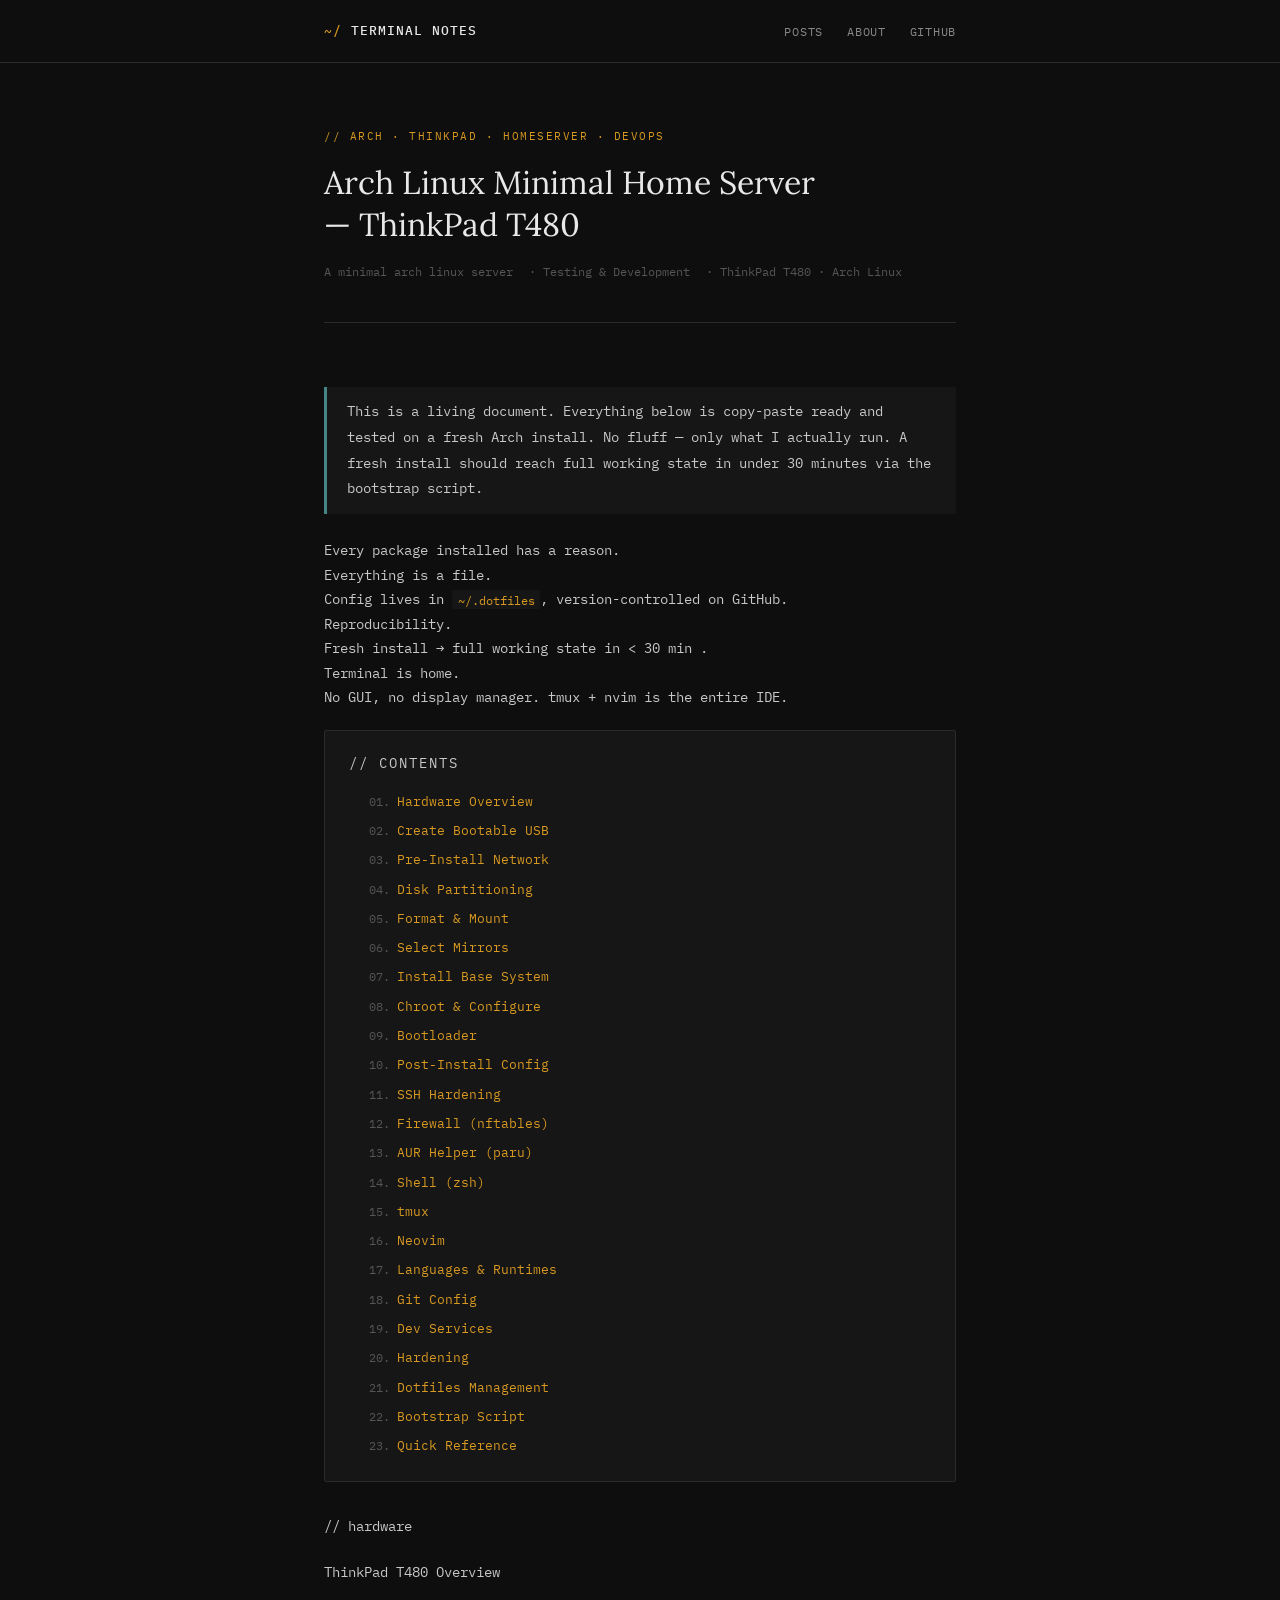
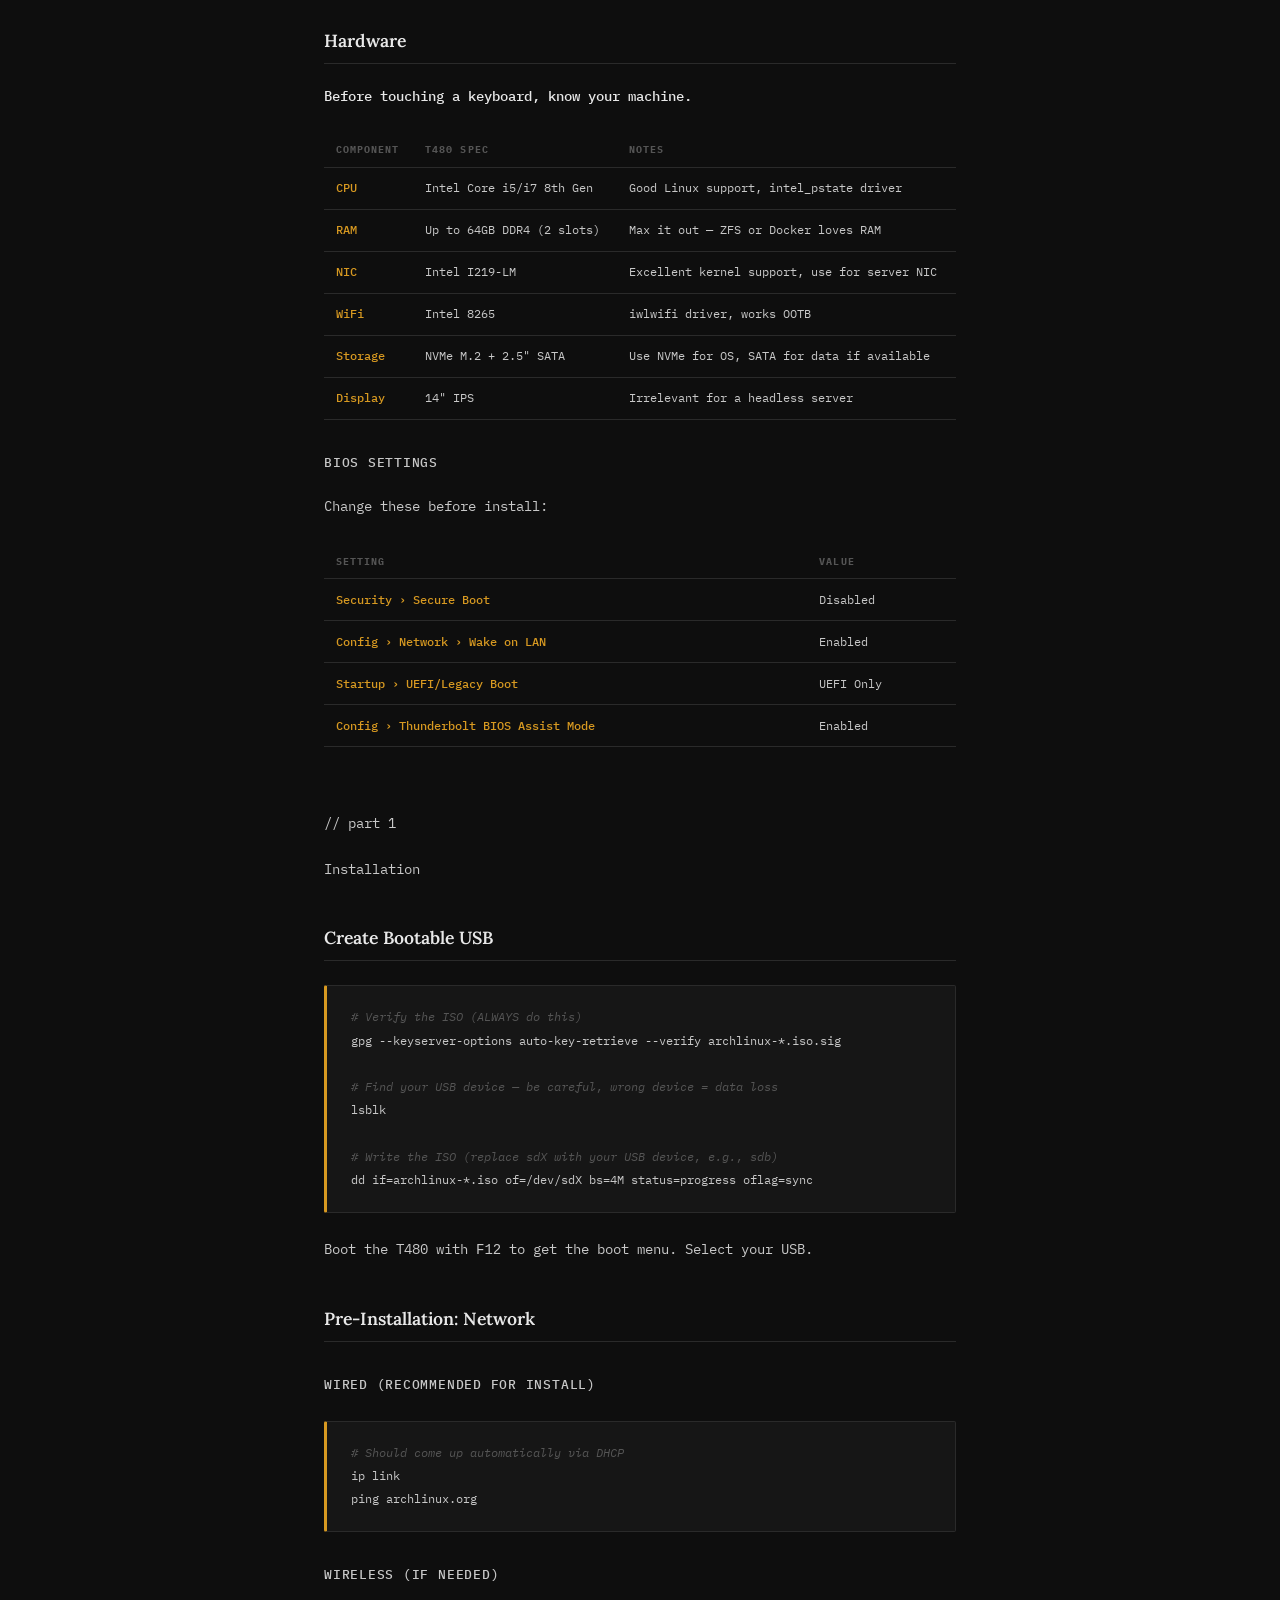
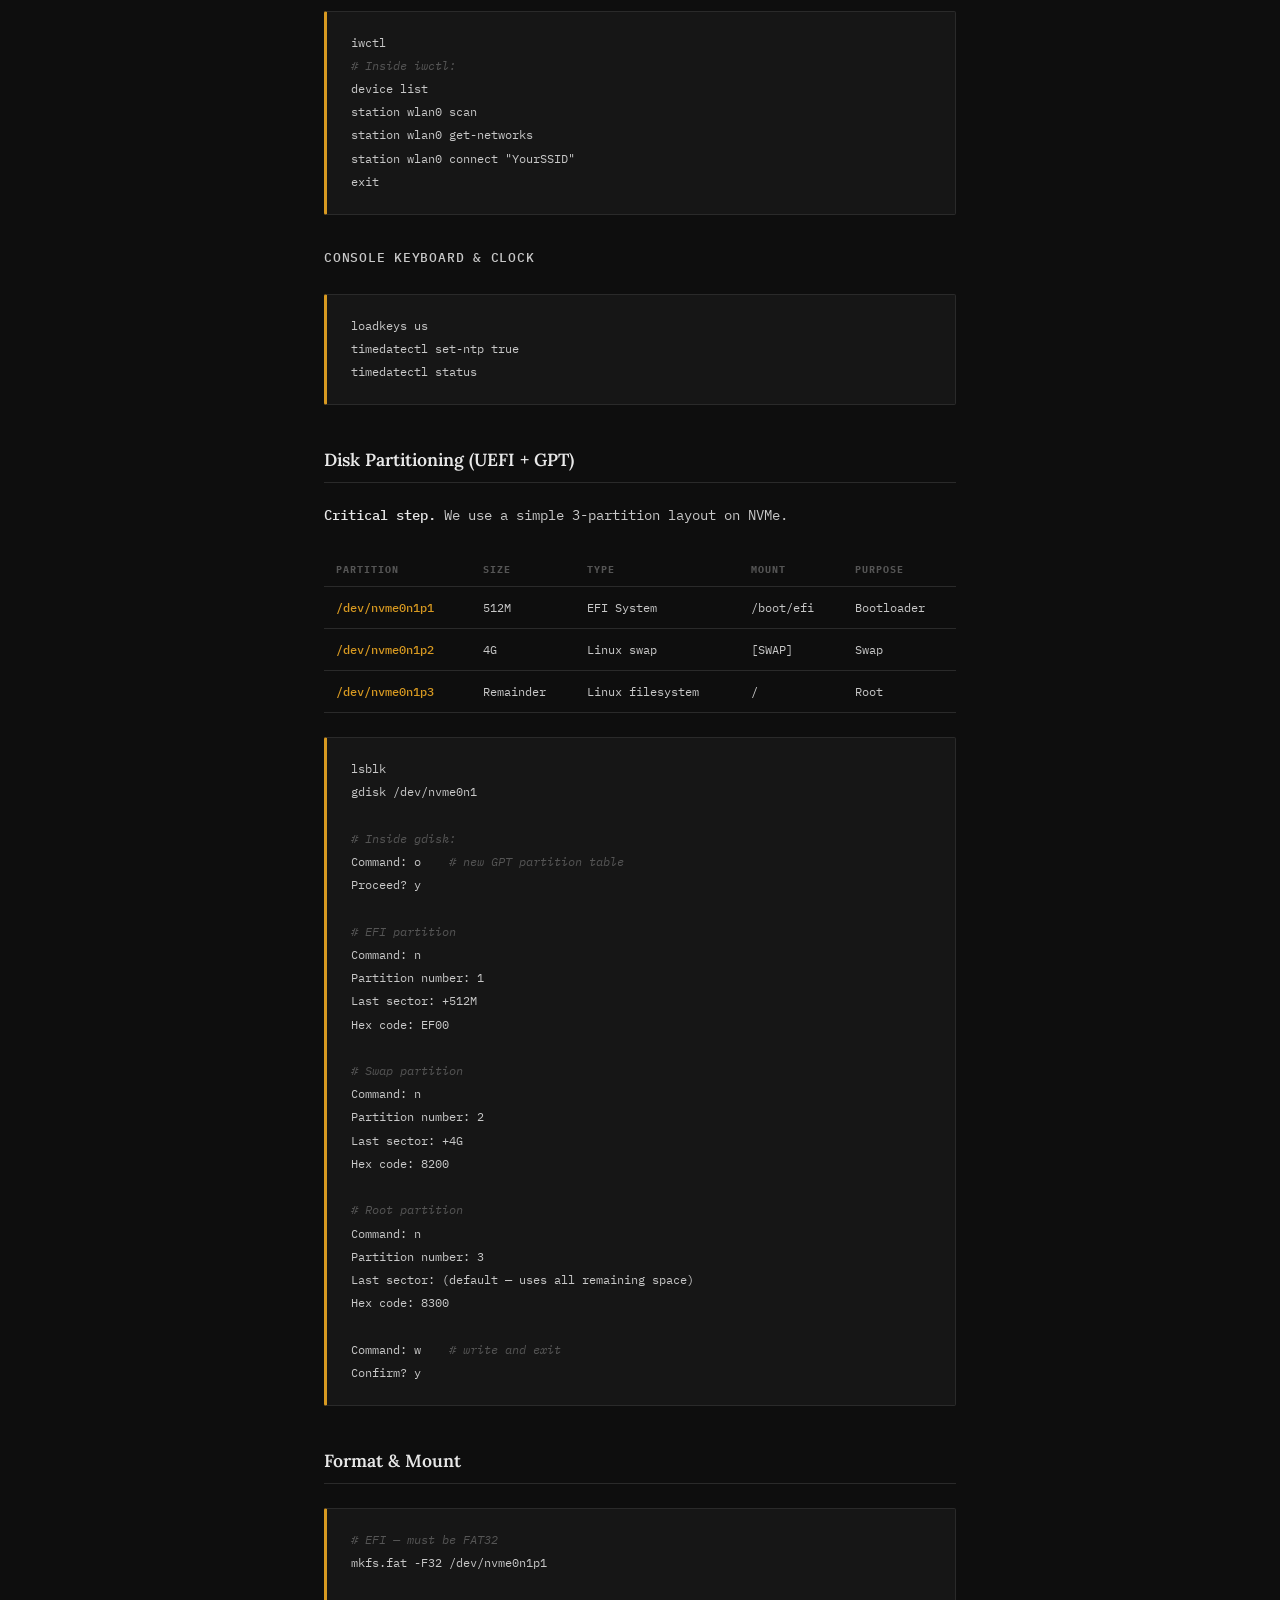
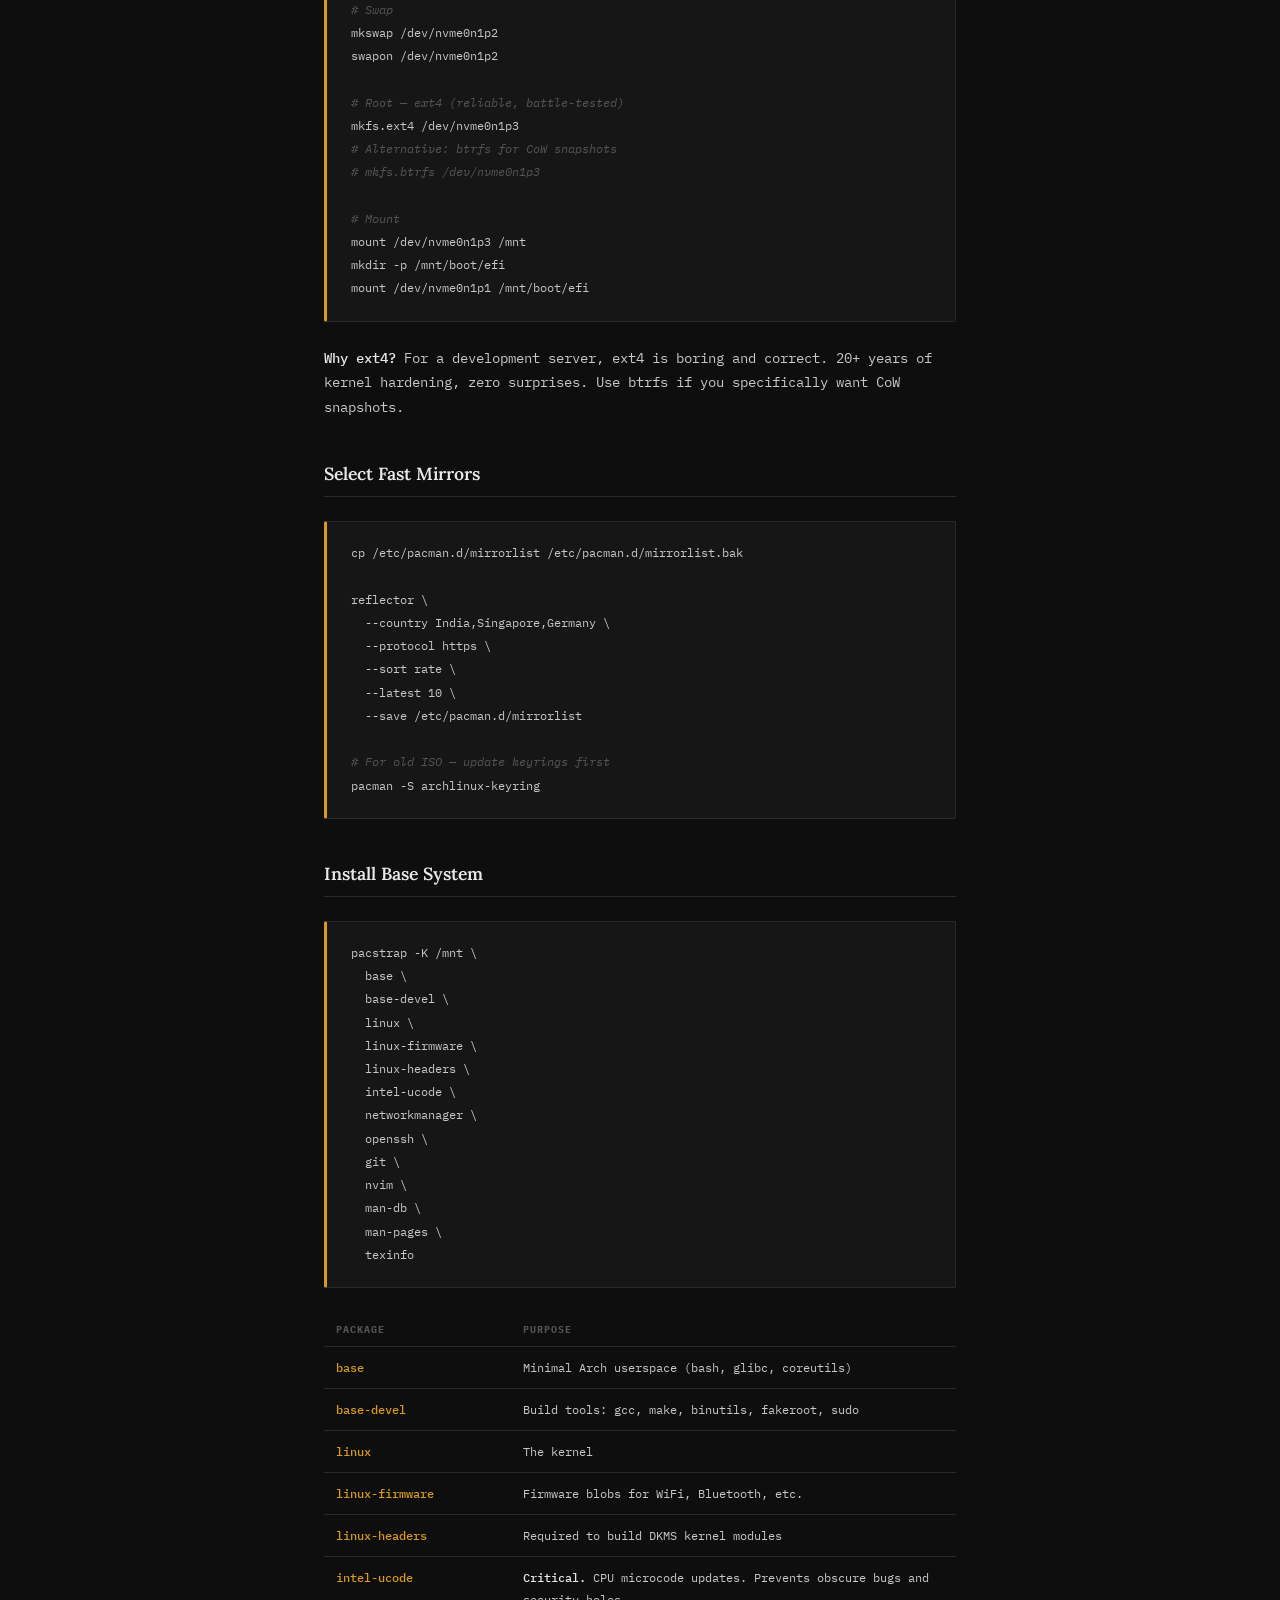
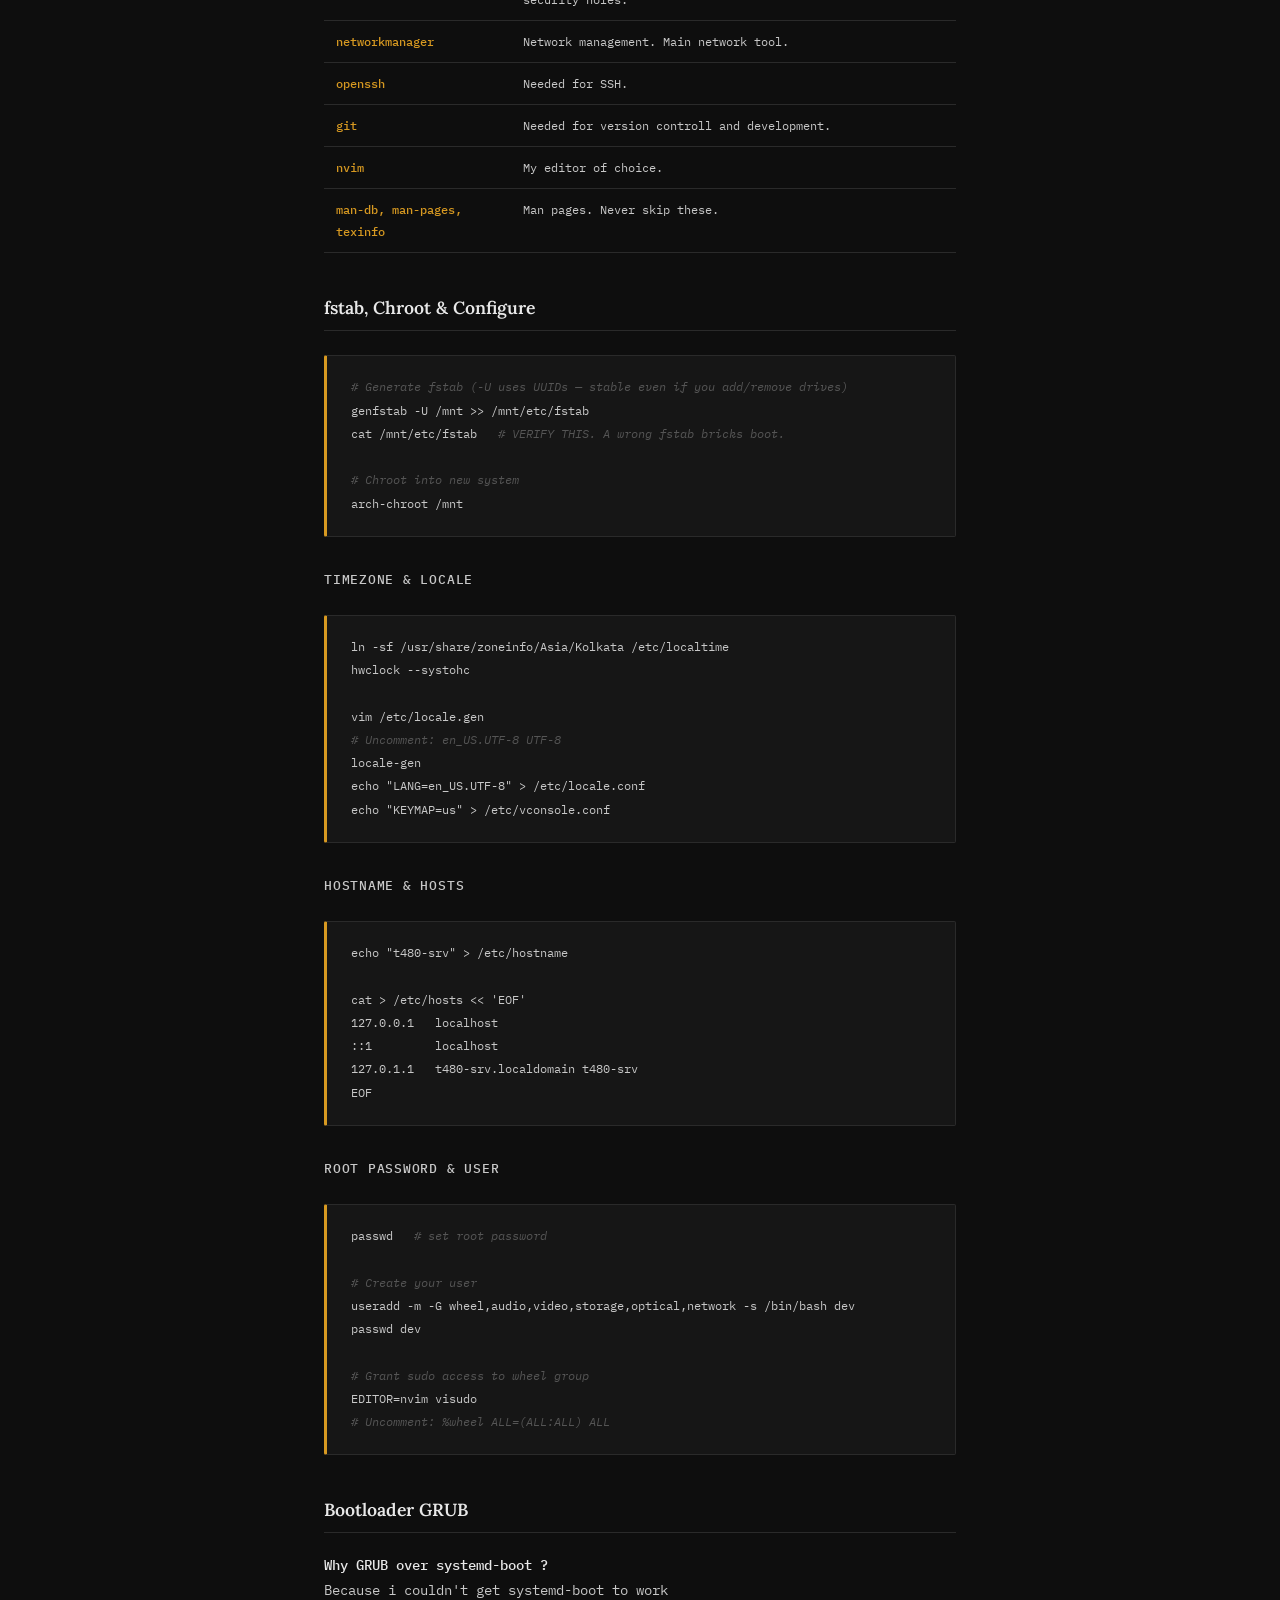
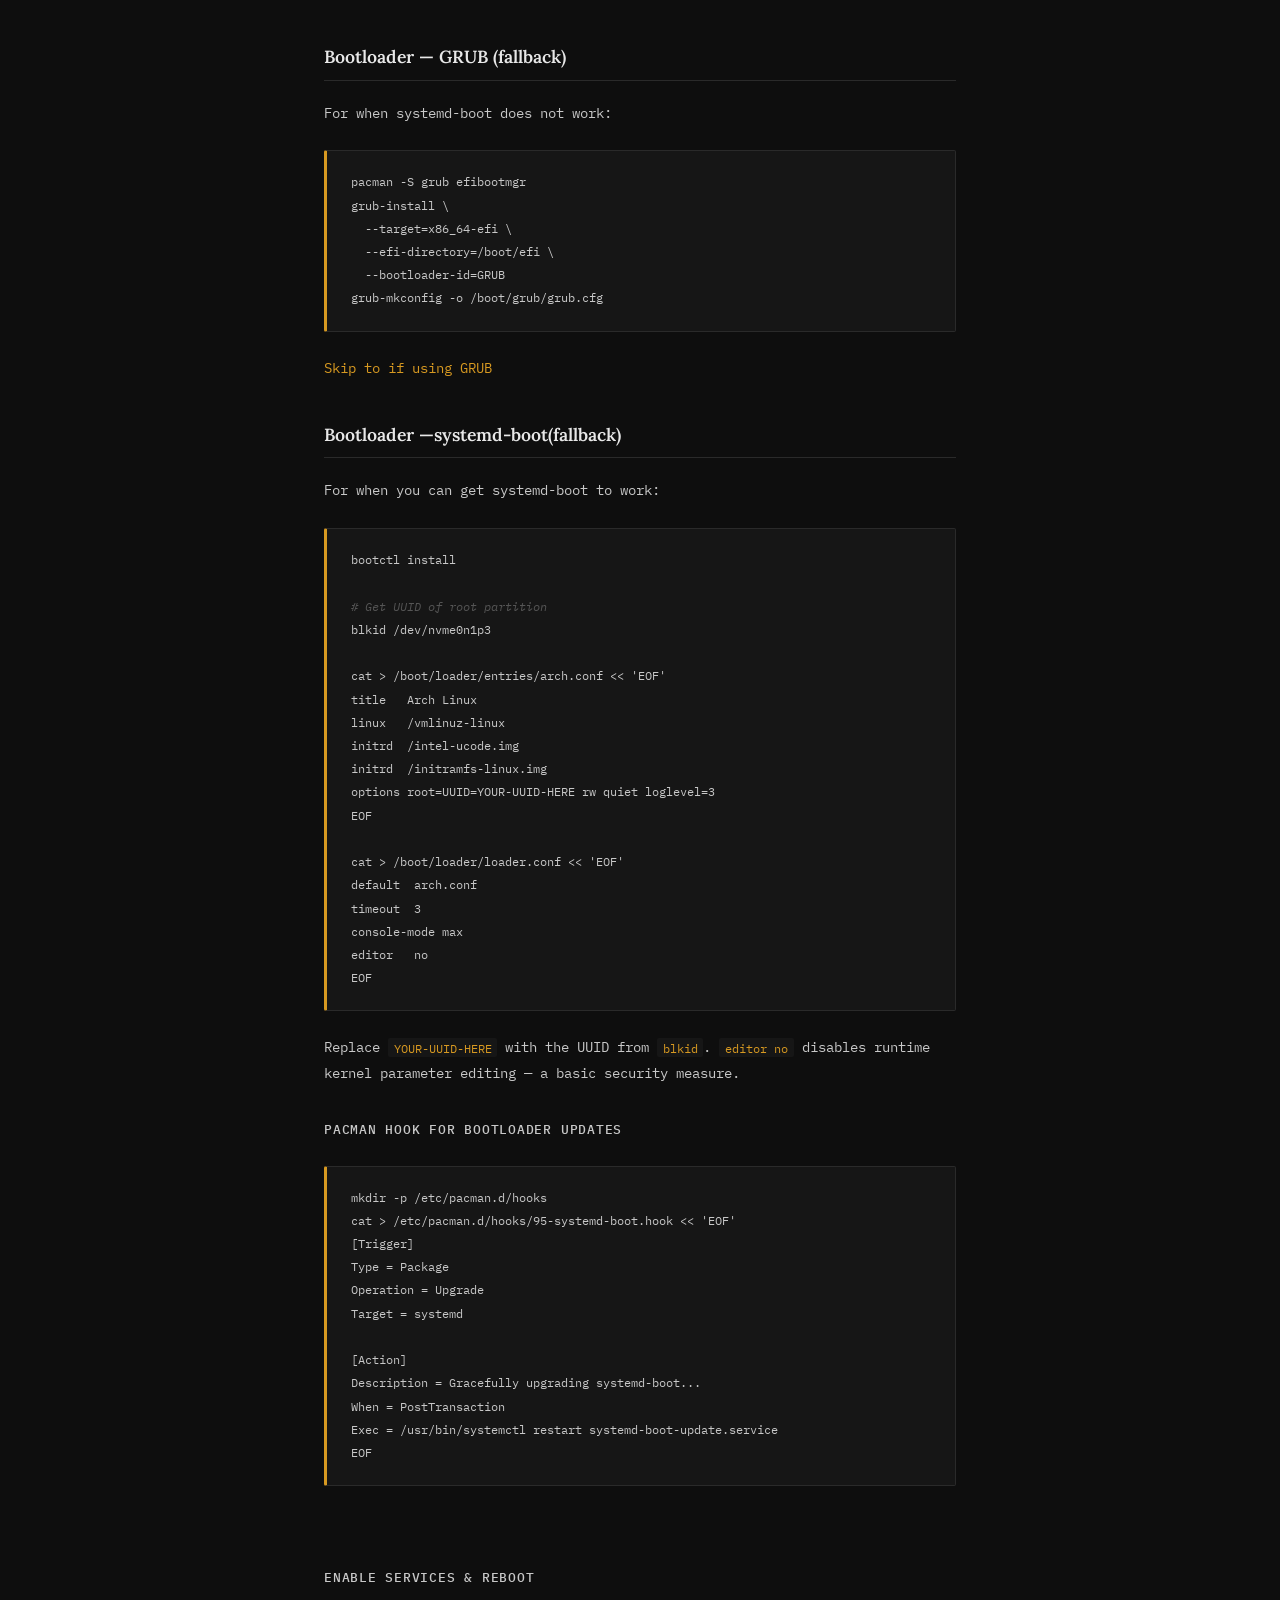
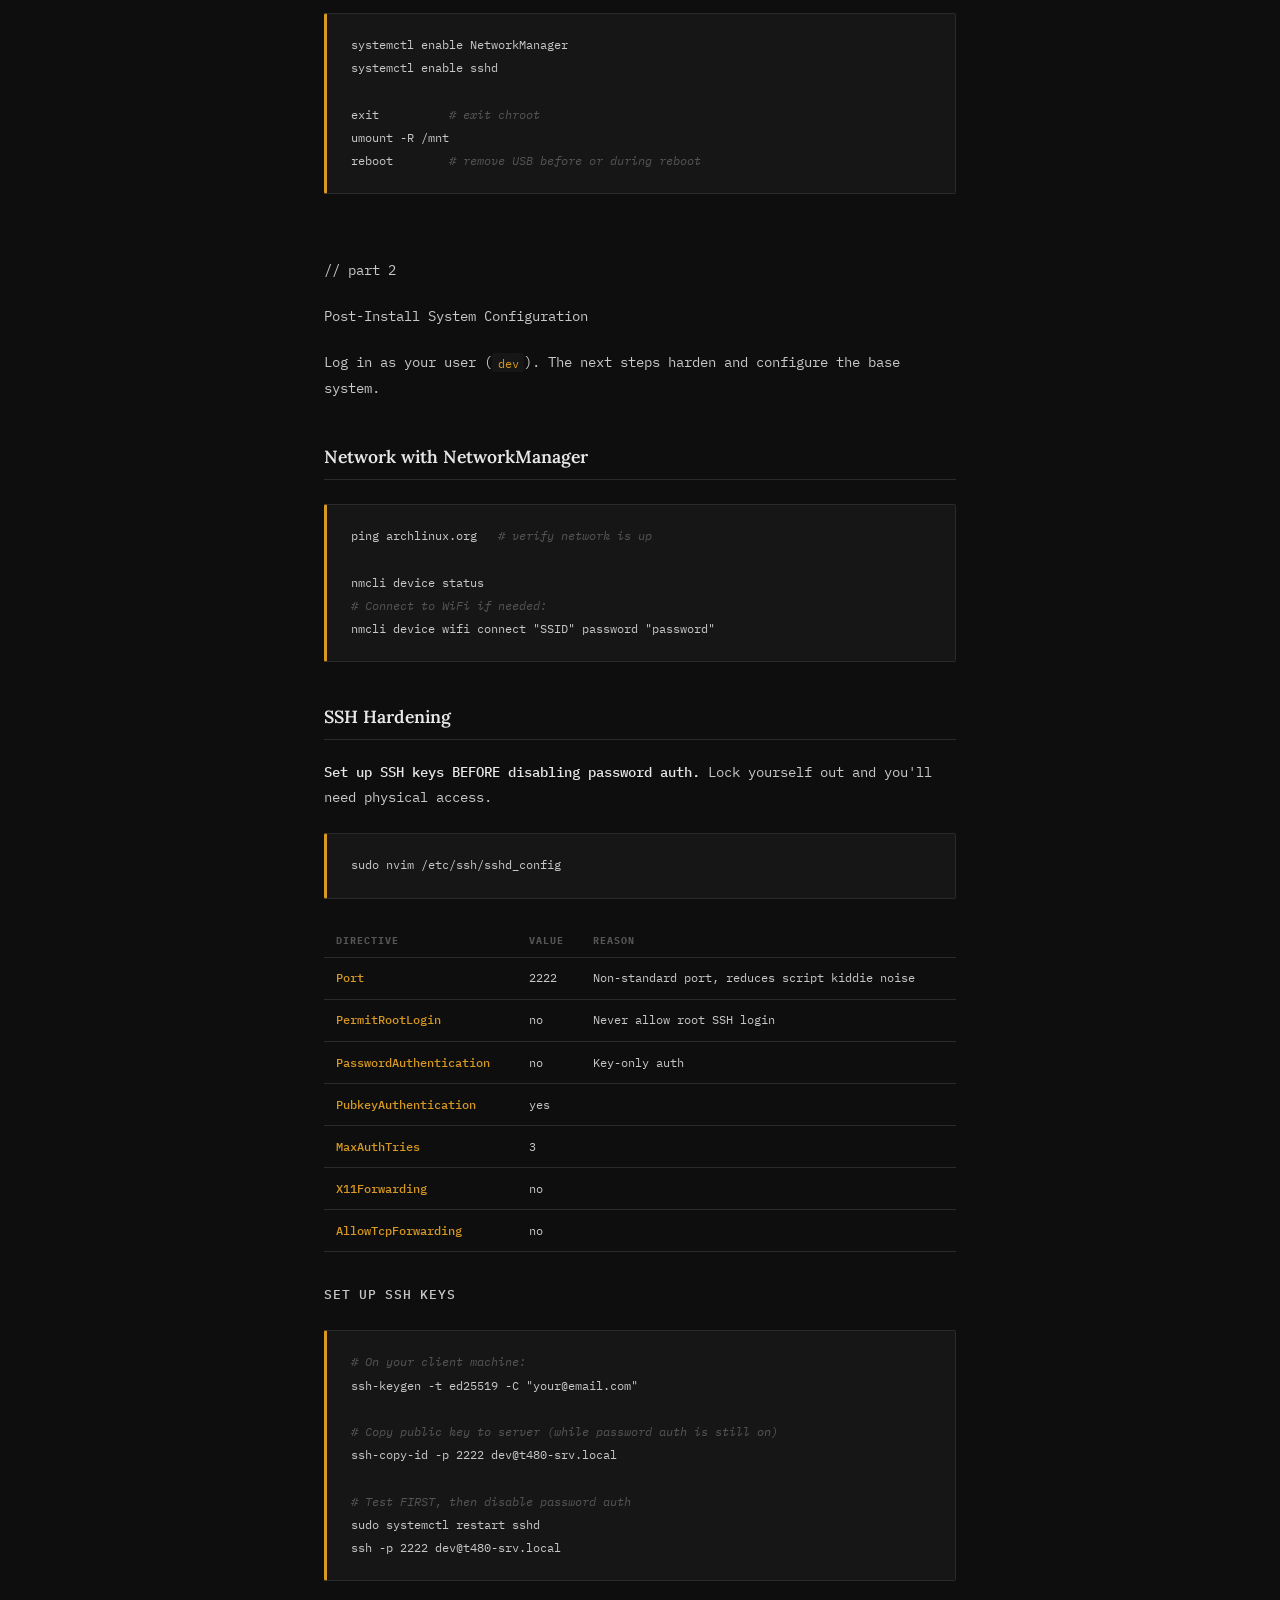
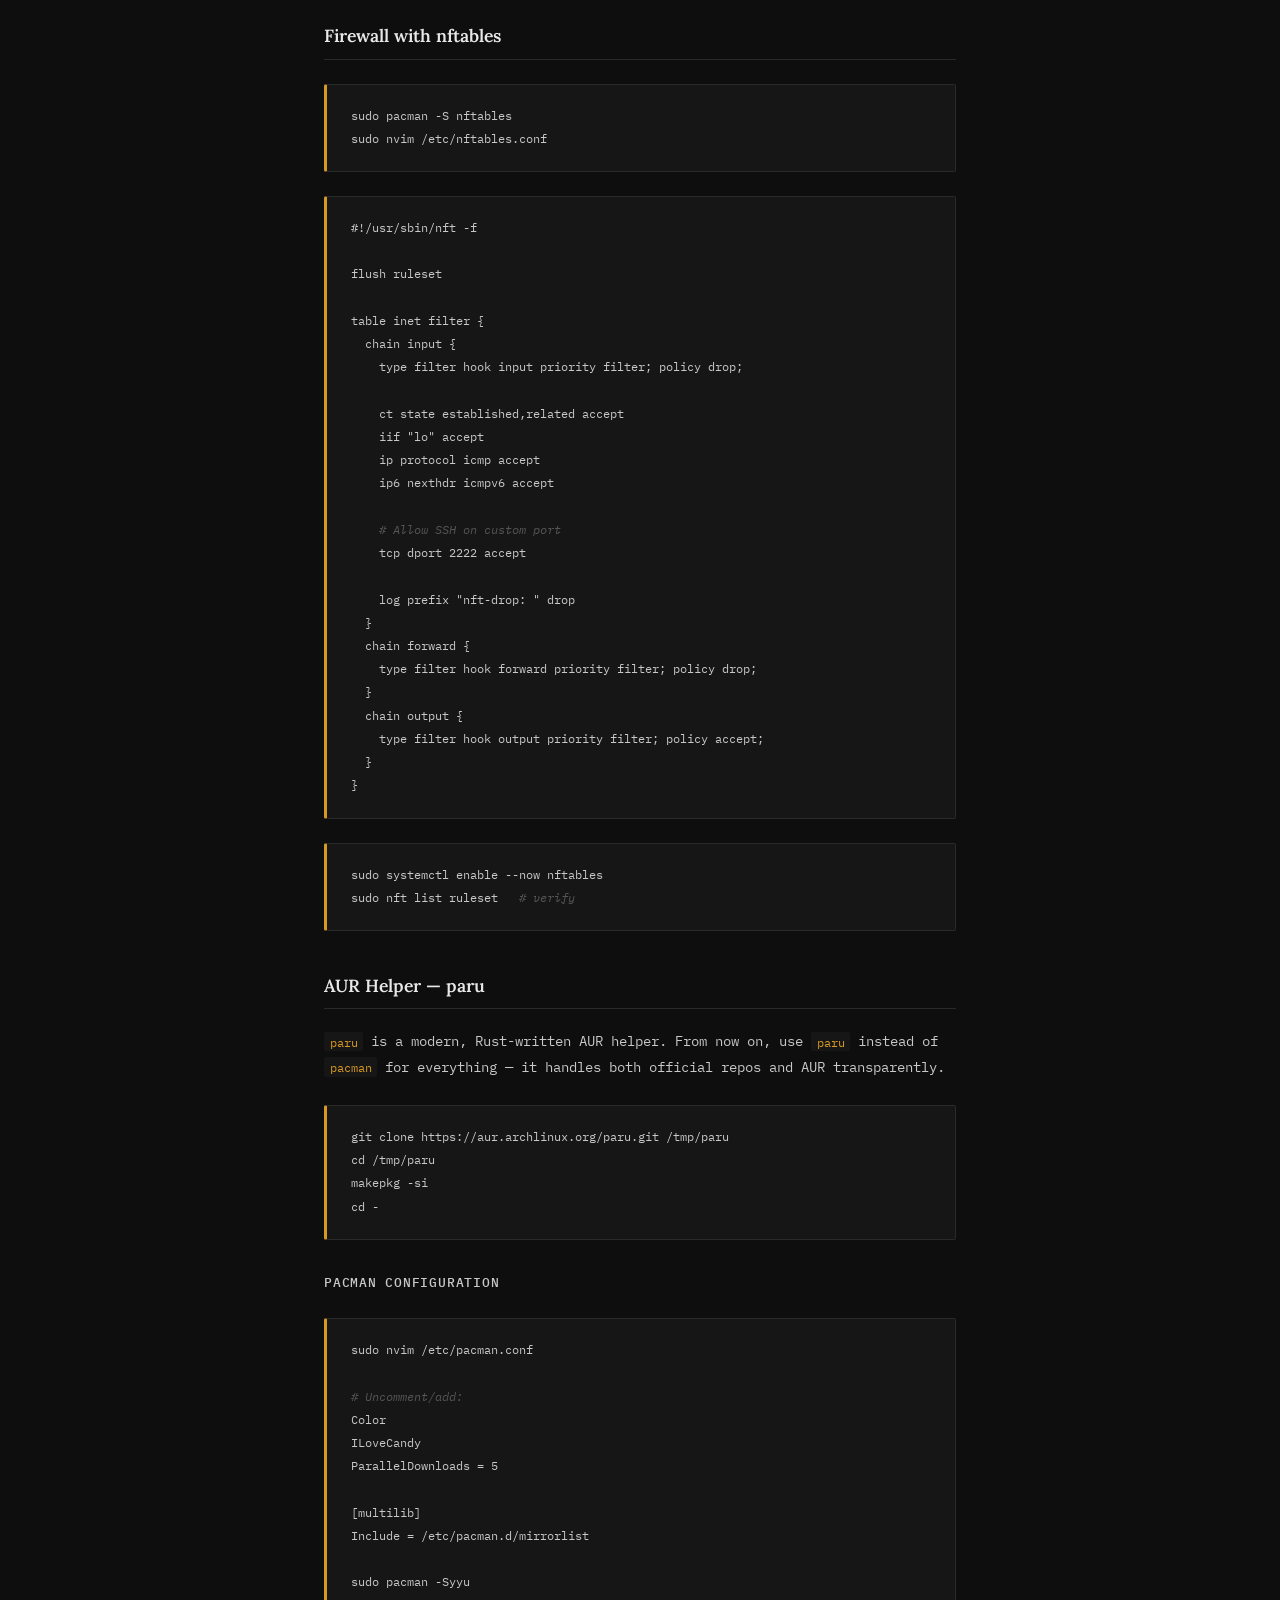
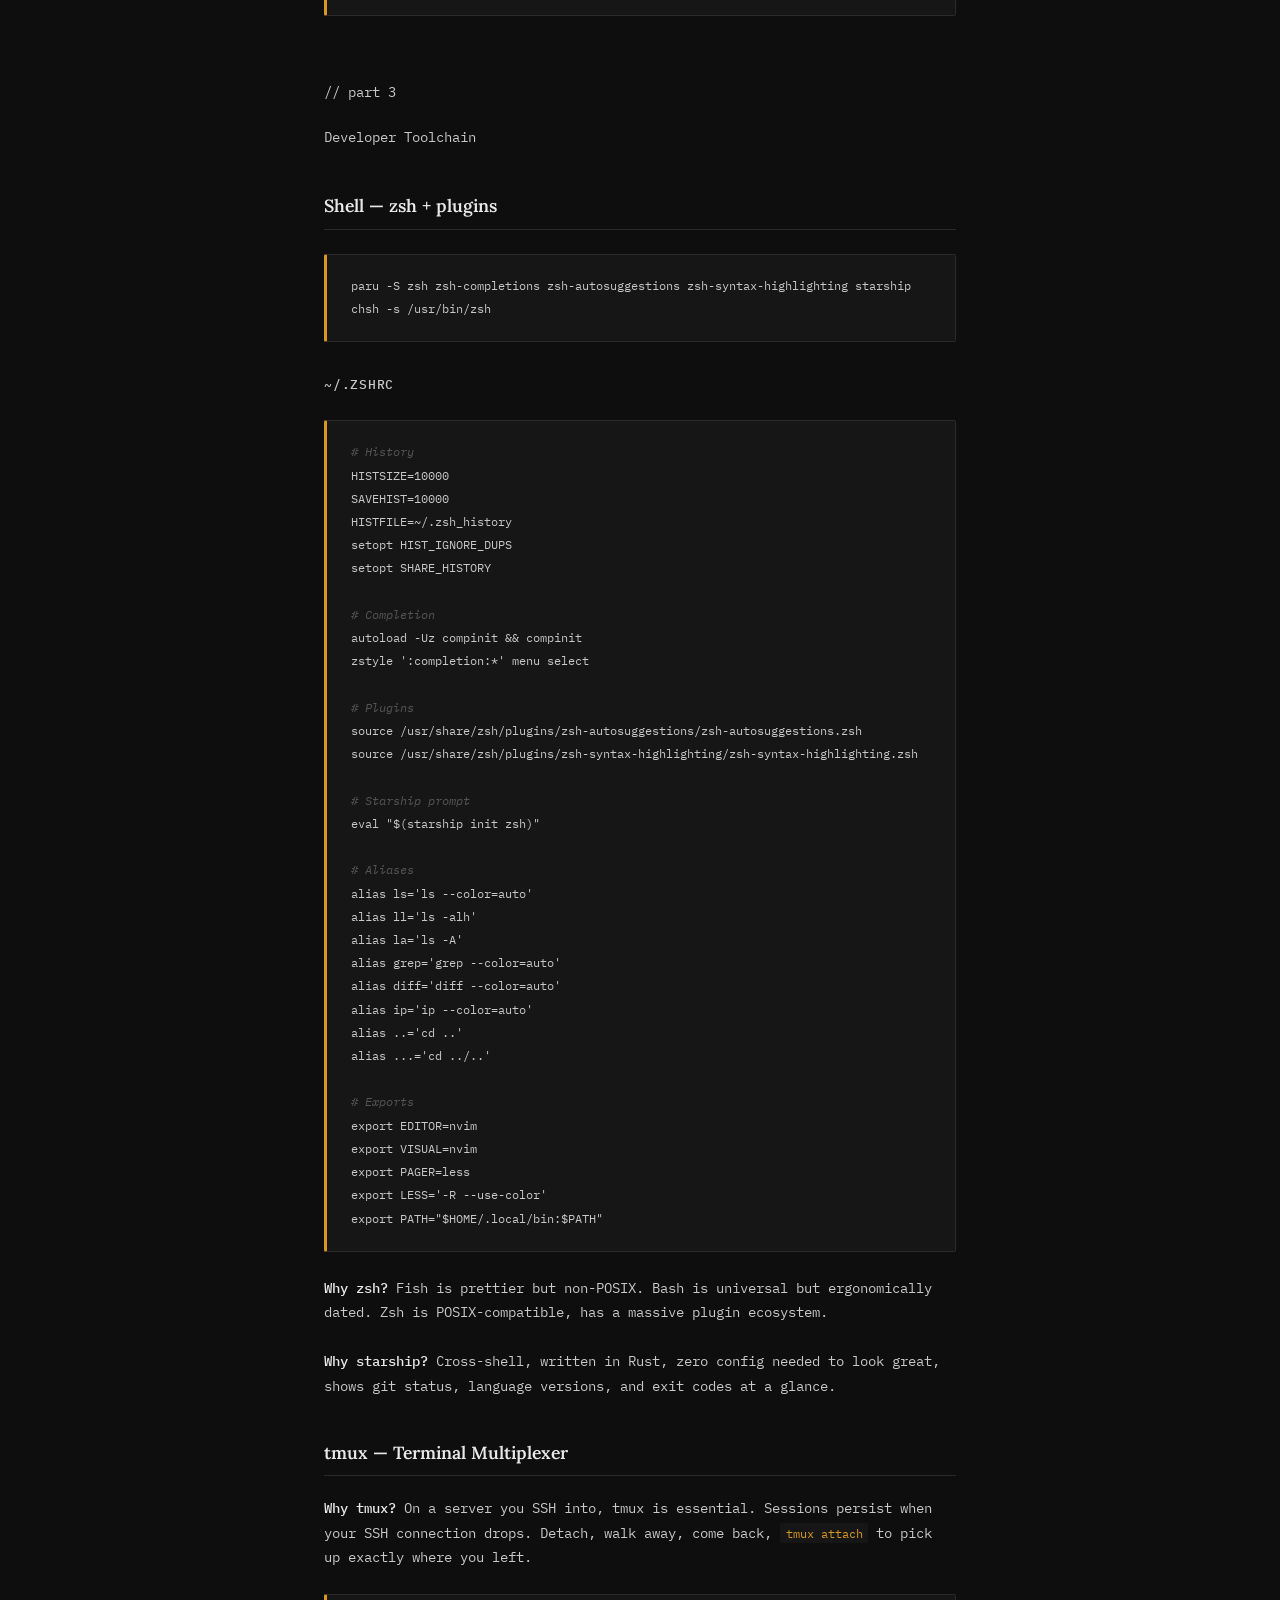
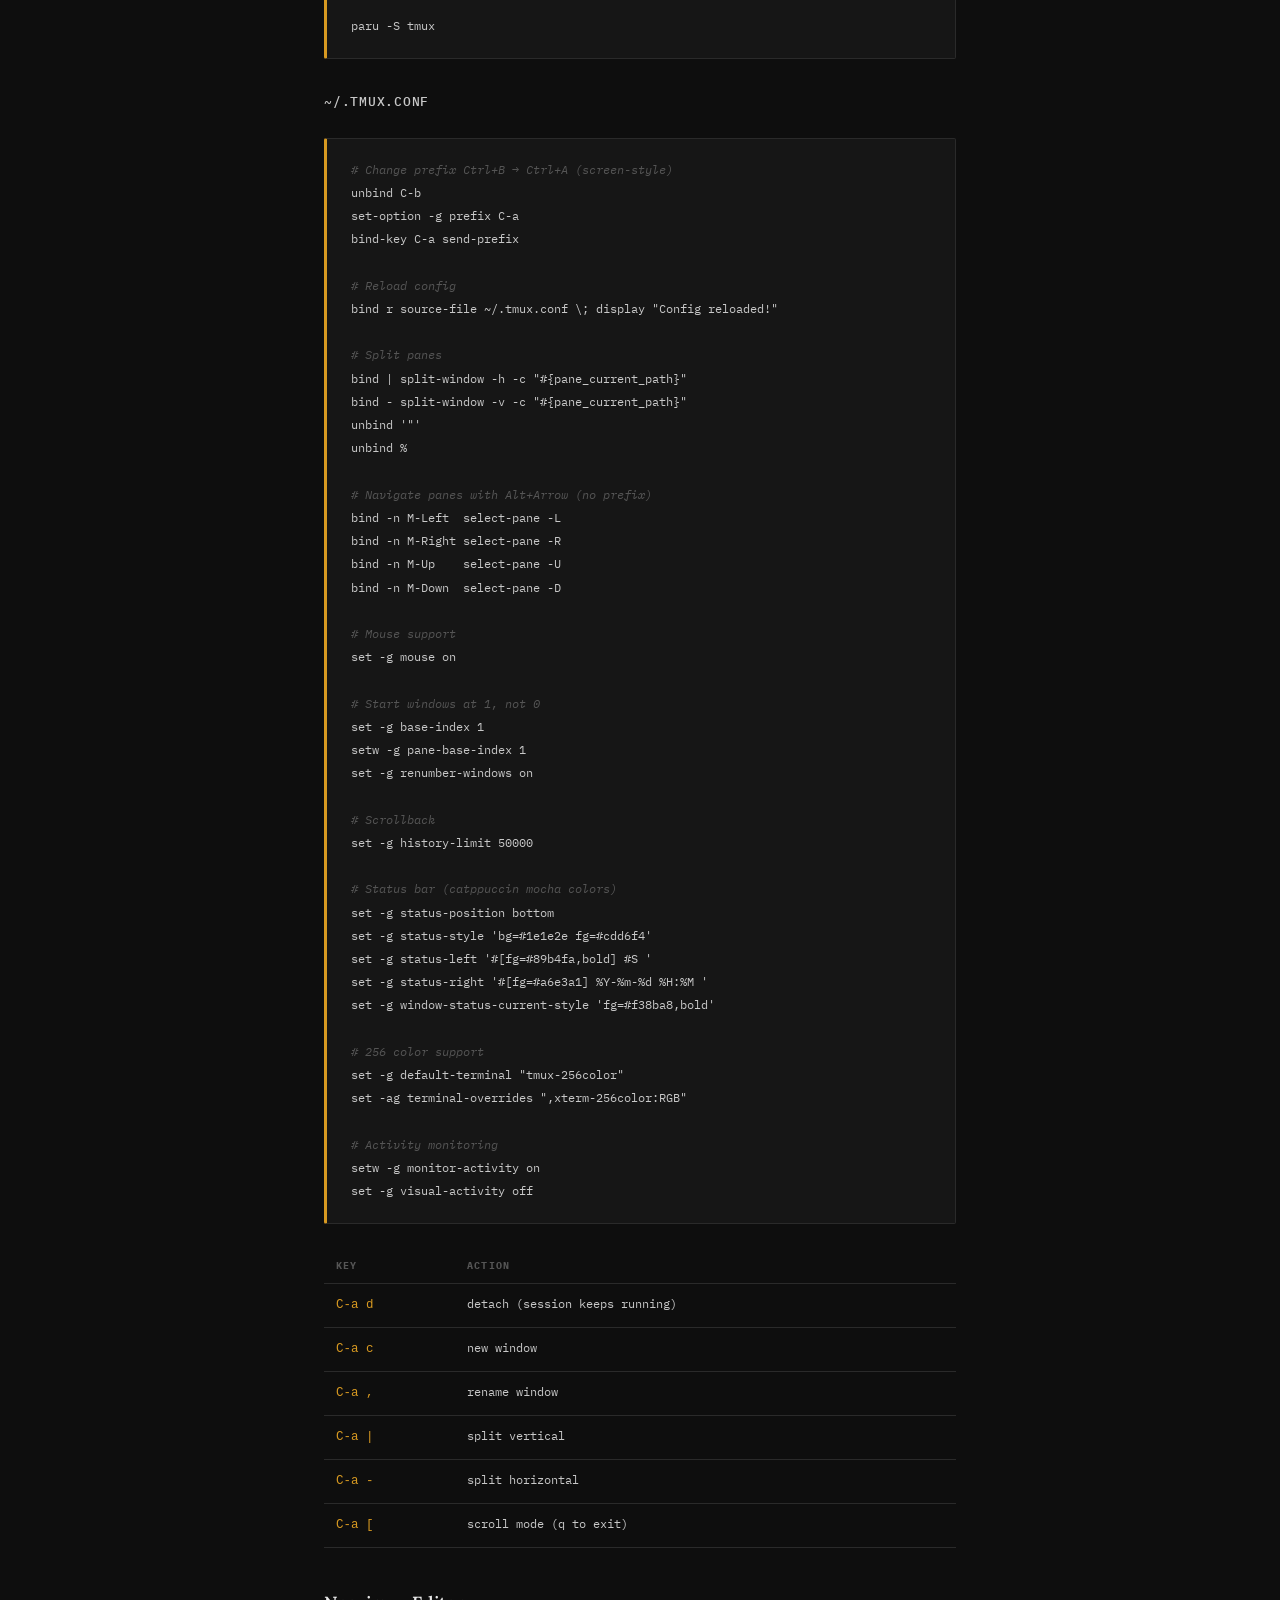
==== posts/arch_server.html @ 2586d35a "added posts arch server anddwm st setup" ====
<!DOCTYPE html>
<html lang="en">
<head>
  <meta charset="UTF-8">
  <meta name="viewport" content="width=device-width, initial-scale=1.0">
  <meta name="description" content="A complete Arch Linux minimal home server setup for ThinkPad T480 — installation, hardening, developer toolchain, dotfiles.">
  <title>Arch Linux Minimal Home Server — ThinkPad T480 · ~/</title>
  <link rel="stylesheet" href="../assets/css/style.css">
  <link rel="icon" type="image/svg+xml" href="../assets/favicon.svg">
</head>
<body>

<header>
  <div class="inner">
    <a href="#" class="site-name"><span>~/</span>&nbsp;terminal notes</a>
    <nav>
      <a href="#">posts</a>
      <a href="#">about</a>
      <a href="https://github.com/Manav-madhu" target="_blank">github</a>
    </nav>
  </div>
</header>

<main>
  <div class="wrap">

    <div class="post-header">
      <p class="post-tag">// arch · thinkpad · homeserver · devops</p>
      <h1>Arch Linux Minimal Home Server<br>— ThinkPad T480</h1>
      <div class="post-byline">
        <span>A minimal arch linux server</span>
        <span>Testing &amp; Development</span>
        <span>ThinkPad T480 · Arch Linux</span>
      </div>
    </div>

    <article class="body">

      <blockquote>
        <p>This is a living document. Everything below is copy-paste ready and
        tested on a fresh Arch install. No fluff — only what I actually run.
        A fresh install should reach full working state in under 30 minutes via the bootstrap script.</p>
      </blockquote>

      <!-- Philosophy -->
      <div class="philosophy">
        <div class="phil-item">
          <div class="desc">Every package installed has a reason.</div>
        </div>
        <div class="phil-item">
          <div class="rule">Everything is a file.</div>
          <div class="desc">Config lives in <code>~/.dotfiles</code>, version-controlled on GitHub.</div>
        </div>
        <div class="phil-item">
          <div class="rule">Reproducibility.</div>
          <div class="desc">Fresh install → full working state in &lt; 30 min .</div>
          <div class="rule">Terminal is home.</div>
          <div class="desc">No GUI, no display manager. tmux + nvim is the entire IDE.</div>
        </div>
      </div>

      <!-- TOC -->
      <div class="toc">
        <p class="toc-title">// contents</p>
        <ol>
          <li><a href="#hardware">Hardware Overview</a></li>
          <li><a href="#usb">Create Bootable USB</a></li>
          <li><a href="#network-pre">Pre-Install Network</a></li>
          <li><a href="#disk">Disk Partitioning</a></li>
          <li><a href="#format">Format &amp; Mount</a></li>
          <li><a href="#mirrors">Select Mirrors</a></li>
          <li><a href="#base">Install Base System</a></li>
          <li><a href="#chroot">Chroot &amp; Configure</a></li>
          <li><a href="#bootloader">Bootloader</a></li>
          <li><a href="#post-install">Post-Install Config</a></li>
          <li><a href="#ssh">SSH Hardening</a></li>
          <li><a href="#firewall">Firewall (nftables)</a></li>
          <li><a href="#aur">AUR Helper (paru)</a></li>
          <li><a href="#shell">Shell (zsh)</a></li>
          <li><a href="#tmux">tmux</a></li>
          <li><a href="#nvim">Neovim</a></li>
          <li><a href="#languages">Languages &amp; Runtimes</a></li>
          <li><a href="#git">Git Config</a></li>
          <li><a href="#services">Dev Services</a></li>
          <li><a href="#hardening">Hardening</a></li>
          <li><a href="#dotfiles">Dotfiles Management</a></li>
          <li><a href="#bootstrap">Bootstrap Script</a></li>
          <li><a href="#quickref">Quick Reference</a></li>
        </ol>
      </div>

      <!-- ═══════════════════════════════════════════════════ PART 0 – HARDWARE -->
      <p class="part-label">// hardware</p>
      <p class="part-heading">ThinkPad T480 Overview</p>

      <h2 id="hardware" data-n="0">Hardware</h2>

      <div class="callout">
        <strong>Before touching a keyboard, know your machine.</strong>
      </div>

      <div class="table-wrap">
      <table>
        <thead><tr><th>Component</th><th>T480 Spec</th><th>Notes</th></tr></thead>
        <tbody>
          <tr><td>CPU</td><td>Intel Core i5/i7 8th Gen</td><td>Good Linux support, intel_pstate driver</td></tr>
          <tr><td>RAM</td><td>Up to 64GB DDR4 (2 slots)</td><td>Max it out — ZFS or Docker loves RAM</td></tr>
          <tr><td>NIC</td><td>Intel I219-LM</td><td>Excellent kernel support, use for server NIC</td></tr>
          <tr><td>WiFi</td><td>Intel 8265</td><td>iwlwifi driver, works OOTB</td></tr>
          <tr><td>Storage</td><td>NVMe M.2 + 2.5" SATA</td><td>Use NVMe for OS, SATA for data if available</td></tr>
          <tr><td>Display</td><td>14" IPS</td><td>Irrelevant for a headless server</td></tr>
        </tbody>
      </table>
      </div>

      <h3>BIOS Settings</h3>
      <p>Change these before install:</p>
      <div class="table-wrap">
      <table>
        <thead><tr><th>Setting</th><th>Value</th></tr></thead>
        <tbody>
          <tr><td>Security › Secure Boot</td><td>Disabled</td></tr>
          <tr><td>Config › Network › Wake on LAN</td><td>Enabled</td></tr>
          <tr><td>Startup › UEFI/Legacy Boot</td><td>UEFI Only</td></tr>
          <tr><td>Config › Thunderbolt BIOS Assist Mode</td><td>Enabled</td></tr>
        </tbody>
      </table>
      </div>

      <!-- ═══════════════════════════════════════════════════ PART 1 – INSTALL -->
      <p class="part-label" style="margin-top:4rem;">// part 1</p>
      <p class="part-heading">Installation</p>

      <h2 id="usb" data-n="1">Create Bootable USB</h2>

<pre><code><span class="cm"># Verify the ISO (ALWAYS do this)</span>
gpg --keyserver-options auto-key-retrieve --verify archlinux-*.iso.sig

<span class="cm"># Find your USB device — be careful, wrong device = data loss</span>
lsblk

<span class="cm"># Write the ISO (replace sdX with your USB device, e.g., sdb)</span>
dd if=archlinux-*.iso of=/dev/sdX bs=4M status=progress oflag=sync</code></pre>

      <p>Boot the T480 with <kbd>F12</kbd> to get the boot menu. Select your USB.</p>

      <h2 id="network-pre" data-n="2">Pre-Installation: Network</h2>

      <h3>Wired (recommended for install)</h3>
<pre><code><span class="cm"># Should come up automatically via DHCP</span>
ip link
ping archlinux.org</code></pre>

      <h3>Wireless (if needed)</h3>
<pre><code>iwctl
<span class="cm"># Inside iwctl:</span>
device list
station wlan0 scan
station wlan0 get-networks
station wlan0 connect "YourSSID"
exit</code></pre>

      <h3>Console Keyboard &amp; Clock</h3>
<pre><code>loadkeys us
timedatectl set-ntp true
timedatectl status</code></pre>

      <h2 id="disk" data-n="3">Disk Partitioning (UEFI + GPT)</h2>

      <div class="callout callout-warn">
        <strong>Critical step.</strong> We use a simple 3-partition layout on NVMe.
      </div>

      <div class="table-wrap">
      <table>
        <thead><tr><th>Partition</th><th>Size</th><th>Type</th><th>Mount</th><th>Purpose</th></tr></thead>
        <tbody>
          <tr><td>/dev/nvme0n1p1</td><td>512M</td><td>EFI System</td><td>/boot/efi</td><td>Bootloader</td></tr>
          <tr><td>/dev/nvme0n1p2</td><td>4G</td><td>Linux swap</td><td>[SWAP]</td><td>Swap</td></tr>
          <tr><td>/dev/nvme0n1p3</td><td>Remainder</td><td>Linux filesystem</td><td>/</td><td>Root</td></tr>
        </tbody>
      </table>
      </div>

<pre><code>lsblk
gdisk /dev/nvme0n1

<span class="cm"># Inside gdisk:</span>
Command: o    <span class="cm"># new GPT partition table</span>
Proceed? y

<span class="cm"># EFI partition</span>
Command: n
Partition number: 1
Last sector: +512M
Hex code: EF00

<span class="cm"># Swap partition</span>
Command: n
Partition number: 2
Last sector: +4G
Hex code: 8200

<span class="cm"># Root partition</span>
Command: n
Partition number: 3
Last sector: (default — uses all remaining space)
Hex code: 8300

Command: w    <span class="cm"># write and exit</span>
Confirm? y</code></pre>

      <h2 id="format" data-n="4">Format &amp; Mount</h2>

<pre><code><span class="cm"># EFI — must be FAT32</span>
mkfs.fat -F32 /dev/nvme0n1p1

<span class="cm"># Swap</span>
mkswap /dev/nvme0n1p2
swapon /dev/nvme0n1p2

<span class="cm"># Root — ext4 (reliable, battle-tested)</span>
mkfs.ext4 /dev/nvme0n1p3
<span class="cm"># Alternative: btrfs for CoW snapshots</span>
<span class="cm"># mkfs.btrfs /dev/nvme0n1p3</span>

<span class="cm"># Mount</span>
mount /dev/nvme0n1p3 /mnt
mkdir -p /mnt/boot/efi
mount /dev/nvme0n1p1 /mnt/boot/efi</code></pre>

      <div class="callout">
        <strong>Why ext4?</strong> For a development server, ext4 is boring and correct. 20+ years of kernel hardening, zero surprises. Use btrfs if you specifically want CoW snapshots.
      </div>

      <h2 id="mirrors" data-n="5">Select Fast Mirrors</h2>

<pre><code>cp /etc/pacman.d/mirrorlist /etc/pacman.d/mirrorlist.bak

reflector \
  --country India,Singapore,Germany \
  --protocol https \
  --sort rate \
  --latest 10 \
  --save /etc/pacman.d/mirrorlist

<span class="cm"># For old ISO — update keyrings first</span>
pacman -S archlinux-keyring</code></pre>

      <h2 id="base" data-n="6">Install Base System</h2>

<pre><code>pacstrap -K /mnt \
  base \
  base-devel \
  linux \
  linux-firmware \
  linux-headers \
  intel-ucode \
  networkmanager \
  openssh \
  git \
  nvim \
  man-db \
  man-pages \
  texinfo</code></pre>

      <div class="table-wrap">
      <table>
        <thead><tr><th>Package</th><th>Purpose</th></tr></thead>
        <tbody>
          <tr><td>base</td><td>Minimal Arch userspace (bash, glibc, coreutils)</td></tr>
          <tr><td>base-devel</td><td>Build tools: gcc, make, binutils, fakeroot, sudo</td></tr>
          <tr><td>linux</td><td>The kernel</td></tr>
          <tr><td>linux-firmware</td><td>Firmware blobs for WiFi, Bluetooth, etc.</td></tr>
          <tr><td>linux-headers</td><td>Required to build DKMS kernel modules</td></tr>
          <tr><td>intel-ucode</td><td><strong>Critical.</strong> CPU microcode updates. Prevents obscure bugs and security holes.</td></tr>
          <tr><td>networkmanager</td><td>Network management. Main network tool.</td></tr>
          <tr><td>openssh</td><td>Needed for SSH.</td></tr>
          <tr><td>git</td><td>Needed for version controll and development.</td></tr>
          <tr><td>nvim</td><td>My editor of choice. </td></tr>
          <tr><td>man-db, man-pages, texinfo</td><td>Man pages. Never skip these.</td></tr>
        </tbody>
      </table>
      </div>

      <h2 id="chroot" data-n="7">fstab, Chroot &amp; Configure</h2>

<pre><code><span class="cm"># Generate fstab (-U uses UUIDs — stable even if you add/remove drives)</span>
genfstab -U /mnt >> /mnt/etc/fstab
cat /mnt/etc/fstab   <span class="cm"># VERIFY THIS. A wrong fstab bricks boot.</span>

<span class="cm"># Chroot into new system</span>
arch-chroot /mnt</code></pre>

      <h3>Timezone &amp; Locale</h3>
<pre><code>ln -sf /usr/share/zoneinfo/Asia/Kolkata /etc/localtime
hwclock --systohc

vim /etc/locale.gen
<span class="cm"># Uncomment: en_US.UTF-8 UTF-8</span>
locale-gen
echo "LANG=en_US.UTF-8" > /etc/locale.conf
echo "KEYMAP=us" > /etc/vconsole.conf</code></pre>

      <h3>Hostname &amp; Hosts</h3>
<pre><code>echo "t480-srv" > /etc/hostname

cat > /etc/hosts &lt;&lt; 'EOF'
127.0.0.1   localhost
::1         localhost
127.0.1.1   t480-srv.localdomain t480-srv
EOF</code></pre>

      <h3>Root Password &amp; User</h3>
<pre><code>passwd   <span class="cm"># set root password</span>

<span class="cm"># Create your user</span>
useradd -m -G wheel,audio,video,storage,optical,network -s /bin/bash dev
passwd dev

<span class="cm"># Grant sudo access to wheel group</span>
EDITOR=nvim visudo
<span class="cm"># Uncomment: %wheel ALL=(ALL:ALL) ALL</span></code></pre>

      <h2 id="bootloader" data-n="8">Bootloader GRUB</h2>

      <div class="callout">
          <strong>Why GRUB over systemd-boot ?</strong> <br>Because i couldn't get systemd-boot to work
      </div>
      <h2>Bootloader — GRUB (fallback)</h2>
      <p>For when systemd-boot does not work:</p>
<pre><code>pacman -S grub efibootmgr
grub-install \
  --target=x86_64-efi \
  --efi-directory=/boot/efi \
  --bootloader-id=GRUB
grub-mkconfig -o /boot/grub/grub.cfg</code></pre>
<a href="#reboot">Skip to if using GRUB</a>

      <h2>Bootloader —systemd-boot(fallback)</h2>
      <p>For when you can get systemd-boot to work:</p>
<pre><code>bootctl install

<span class="cm"># Get UUID of root partition</span>
blkid /dev/nvme0n1p3

cat > /boot/loader/entries/arch.conf &lt;&lt; 'EOF'
title   Arch Linux
linux   /vmlinuz-linux
initrd  /intel-ucode.img
initrd  /initramfs-linux.img
options root=UUID=YOUR-UUID-HERE rw quiet loglevel=3
EOF

cat > /boot/loader/loader.conf &lt;&lt; 'EOF'
default  arch.conf
timeout  3
console-mode max
editor   no
EOF</code></pre>

      <p>Replace <code>YOUR-UUID-HERE</code> with the UUID from <code>blkid</code>. <code>editor no</code> disables runtime kernel parameter editing — a basic security measure.</p>

      <h3>Pacman Hook for Bootloader Updates</h3>
<pre><code>mkdir -p /etc/pacman.d/hooks
cat > /etc/pacman.d/hooks/95-systemd-boot.hook &lt;&lt; 'EOF'
[Trigger]
Type = Package
Operation = Upgrade
Target = systemd

[Action]
Description = Gracefully upgrading systemd-boot...
When = PostTransaction
Exec = /usr/bin/systemctl restart systemd-boot-update.service
EOF</code></pre>
<br id="reboot">
      <h3 >Enable Services &amp; Reboot</h3>
<pre><code>systemctl enable NetworkManager
systemctl enable sshd

exit          <span class="cm"># exit chroot</span>
umount -R /mnt
reboot        <span class="cm"># remove USB before or during reboot</span></code></pre>

      <!-- ═══════════════════════════════════════════════════ PART 2 – POST-INSTALL -->
      <p class="part-label" style="margin-top:4rem;">// part 2</p>
      <p class="part-heading">Post-Install System Configuration</p>

      <p>Log in as your user (<code>dev</code>). The next steps harden and configure the base system.</p>

      <h2 id="post-install" data-n="9">Network with NetworkManager</h2>

<pre><code>ping archlinux.org   <span class="cm"># verify network is up</span>

nmcli device status
<span class="cm"># Connect to WiFi if needed:</span>
nmcli device wifi connect "SSID" password "password"</code></pre>

      <h2 id="ssh" data-n="10">SSH Hardening</h2>

      <div class="callout callout-warn">
        <strong>Set up SSH keys BEFORE disabling password auth.</strong> Lock yourself out and you'll need physical access.
      </div>

<pre><code>sudo nvim /etc/ssh/sshd_config</code></pre>

      <div class="table-wrap">
      <table>
        <thead><tr><th>Directive</th><th>Value</th><th>Reason</th></tr></thead>
        <tbody>
          <tr><td>Port</td><td>2222</td><td>Non-standard port, reduces script kiddie noise</td></tr>
          <tr><td>PermitRootLogin</td><td>no</td><td>Never allow root SSH login</td></tr>
          <tr><td>PasswordAuthentication</td><td>no</td><td>Key-only auth</td></tr>
          <tr><td>PubkeyAuthentication</td><td>yes</td><td></td></tr>
          <tr><td>MaxAuthTries</td><td>3</td><td></td></tr>
          <tr><td>X11Forwarding</td><td>no</td><td></td></tr>
          <tr><td>AllowTcpForwarding</td><td>no</td><td></td></tr>
        </tbody>
      </table>
      </div>

      <h3>Set Up SSH Keys</h3>
<pre><code><span class="cm"># On your client machine:</span>
ssh-keygen -t ed25519 -C "your@email.com"

<span class="cm"># Copy public key to server (while password auth is still on)</span>
ssh-copy-id -p 2222 dev@t480-srv.local

<span class="cm"># Test FIRST, then disable password auth</span>
sudo systemctl restart sshd
ssh -p 2222 dev@t480-srv.local</code></pre>

      <h2 id="firewall" data-n="11">Firewall with nftables</h2>

<pre><code>sudo pacman -S nftables
sudo nvim /etc/nftables.conf</code></pre>

<pre><code>#!/usr/sbin/nft -f

flush ruleset

table inet filter {
  chain input {
    type filter hook input priority filter; policy drop;

    ct state established,related accept
    iif "lo" accept
    ip protocol icmp accept
    ip6 nexthdr icmpv6 accept

    <span class="cm"># Allow SSH on custom port</span>
    tcp dport 2222 accept

    log prefix "nft-drop: " drop
  }
  chain forward {
    type filter hook forward priority filter; policy drop;
  }
  chain output {
    type filter hook output priority filter; policy accept;
  }
}</code></pre>

<pre><code>sudo systemctl enable --now nftables
sudo nft list ruleset   <span class="cm"># verify</span></code></pre>

      <h2 id="aur" data-n="12">AUR Helper — paru</h2>

      <p><code>paru</code> is a modern, Rust-written AUR helper. From now on, use <code>paru</code> instead of <code>pacman</code> for everything — it handles both official repos and AUR transparently.</p>

<pre><code>git clone https://aur.archlinux.org/paru.git /tmp/paru
cd /tmp/paru
makepkg -si
cd -</code></pre>

      <h3>pacman Configuration</h3>
<pre><code>sudo nvim /etc/pacman.conf

<span class="cm"># Uncomment/add:</span>
Color
ILoveCandy
ParallelDownloads = 5

[multilib]
Include = /etc/pacman.d/mirrorlist

sudo pacman -Syyu</code></pre>

      <!-- ═══════════════════════════════════════════════════ PART 3 – DEV TOOLCHAIN -->
      <p class="part-label" style="margin-top:4rem;">// part 3</p>
      <p class="part-heading">Developer Toolchain</p>

      <h2 id="shell" data-n="13">Shell — zsh + plugins</h2>

<pre><code>paru -S zsh zsh-completions zsh-autosuggestions zsh-syntax-highlighting starship
chsh -s /usr/bin/zsh</code></pre>

      <h3>~/.zshrc</h3>
<pre><code><span class="cm"># History</span>
HISTSIZE=10000
SAVEHIST=10000
HISTFILE=~/.zsh_history
setopt HIST_IGNORE_DUPS
setopt SHARE_HISTORY

<span class="cm"># Completion</span>
autoload -Uz compinit && compinit
zstyle ':completion:*' menu select

<span class="cm"># Plugins</span>
source /usr/share/zsh/plugins/zsh-autosuggestions/zsh-autosuggestions.zsh
source /usr/share/zsh/plugins/zsh-syntax-highlighting/zsh-syntax-highlighting.zsh

<span class="cm"># Starship prompt</span>
eval "$(starship init zsh)"

<span class="cm"># Aliases</span>
alias ls='ls --color=auto'
alias ll='ls -alh'
alias la='ls -A'
alias grep='grep --color=auto'
alias diff='diff --color=auto'
alias ip='ip --color=auto'
alias ..='cd ..'
alias ...='cd ../..'

<span class="cm"># Exports</span>
export EDITOR=nvim
export VISUAL=nvim
export PAGER=less
export LESS='-R --use-color'
export PATH="$HOME/.local/bin:$PATH"</code></pre>

      <div class="callout">
        <strong>Why zsh?</strong> Fish is prettier but non-POSIX. Bash is universal but ergonomically dated. Zsh is POSIX-compatible, has a massive plugin ecosystem.<br><br>
        <strong>Why starship?</strong> Cross-shell, written in Rust, zero config needed to look great, shows git status, language versions, and exit codes at a glance.
      </div>

      <h2 id="tmux" data-n="14">tmux — Terminal Multiplexer</h2>

      <div class="callout">
        <strong>Why tmux?</strong> On a server you SSH into, tmux is essential. Sessions persist when your SSH connection drops. Detach, walk away, come back, <code>tmux attach</code> to pick up exactly where you left.
      </div>

<pre><code>paru -S tmux</code></pre>

      <h3>~/.tmux.conf</h3>
<pre><code><span class="cm"># Change prefix Ctrl+B → Ctrl+A (screen-style)</span>
unbind C-b
set-option -g prefix C-a
bind-key C-a send-prefix

<span class="cm"># Reload config</span>
bind r source-file ~/.tmux.conf \; display "Config reloaded!"

<span class="cm"># Split panes</span>
bind | split-window -h -c "#{pane_current_path}"
bind - split-window -v -c "#{pane_current_path}"
unbind '"'
unbind %

<span class="cm"># Navigate panes with Alt+Arrow (no prefix)</span>
bind -n M-Left  select-pane -L
bind -n M-Right select-pane -R
bind -n M-Up    select-pane -U
bind -n M-Down  select-pane -D

<span class="cm"># Mouse support</span>
set -g mouse on

<span class="cm"># Start windows at 1, not 0</span>
set -g base-index 1
setw -g pane-base-index 1
set -g renumber-windows on

<span class="cm"># Scrollback</span>
set -g history-limit 50000

<span class="cm"># Status bar (catppuccin mocha colors)</span>
set -g status-position bottom
set -g status-style 'bg=#1e1e2e fg=#cdd6f4'
set -g status-left '#[fg=#89b4fa,bold] #S '
set -g status-right '#[fg=#a6e3a1] %Y-%m-%d %H:%M '
set -g window-status-current-style 'fg=#f38ba8,bold'

<span class="cm"># 256 color support</span>
set -g default-terminal "tmux-256color"
set -ag terminal-overrides ",xterm-256color:RGB"

<span class="cm"># Activity monitoring</span>
setw -g monitor-activity on
set -g visual-activity off</code></pre>

      <div class="table-wrap">
      <table>
        <thead><tr><th>Key</th><th>Action</th></tr></thead>
        <tbody>
          <tr><td><kbd>C-a d</kbd></td><td>detach (session keeps running)</td></tr>
          <tr><td><kbd>C-a c</kbd></td><td>new window</td></tr>
          <tr><td><kbd>C-a ,</kbd></td><td>rename window</td></tr>
          <tr><td><kbd>C-a |</kbd></td><td>split vertical</td></tr>
          <tr><td><kbd>C-a -</kbd></td><td>split horizontal</td></tr>
          <tr><td><kbd>C-a [</kbd></td><td>scroll mode (q to exit)</td></tr>
        </tbody>
      </table>
      </div>

      <h2 id="nvim" data-n="15">Neovim — Editor</h2>

<pre><code>paru -S neovim python-pynvim nodejs npm ripgrep fd fzf lazygit</code></pre>

      <h3>Config Structure</h3>
<pre><code>~/.config/nvim/
├── init.lua
└── lua/
    ├── options.lua
    ├── keymaps.lua
    ├── autocmds.lua
    └── plugins/
        ├── init.lua      <span class="cm"># lazy.nvim bootstrap</span>
        ├── lsp.lua
        ├── telescope.lua
        ├── treesitter.lua
        └── ui.lua</code></pre>

      <h3>init.lua</h3>
<pre><code>require("options")
require("keymaps")
require("autocmds")
require("plugins")</code></pre>

      <h3>lua/options.lua</h3>
<pre><code><span class="kw">local</span> opt = nvim.opt

opt.number = <span class="kw">true</span>
opt.relativenumber = <span class="kw">true</span>
opt.tabstop = <span class="nu">4</span>
opt.shiftwidth = <span class="nu">4</span>
opt.expandtab = <span class="kw">true</span>
opt.smartindent = <span class="kw">true</span>
opt.ignorecase = <span class="kw">true</span>
opt.smartcase = <span class="kw">true</span>
opt.termguicolors = <span class="kw">true</span>
opt.signcolumn = <span class="st">"yes"</span>
opt.cursorline = <span class="kw">true</span>
opt.scrolloff = <span class="nu">8</span>
opt.wrap = <span class="kw">false</span>
opt.colorcolumn = <span class="st">"100"</span>
opt.undofile = <span class="kw">true</span>    <span class="cm">-- persistent undo (survives nvim restart)</span>
opt.swapfile = <span class="kw">false</span>
opt.updatetime = <span class="nu">250</span>
opt.clipboard = <span class="st">"unnamedplus"</span></code></pre>

      <h3>lua/keymaps.lua (selected)</h3>
<pre><code><span class="kw">local</span> map = nvim.keymap.set
vim.g.mapleader = <span class="st">" "</span>

<span class="cm">-- File operations</span>
map(<span class="st">"n"</span>, <span class="st">"&lt;leader&gt;w"</span>, <span class="st">"&lt;cmd&gt;write&lt;cr&gt;"</span>,       { desc = <span class="st">"Save file"</span> })
map(<span class="st">"n"</span>, <span class="st">"&lt;leader&gt;e"</span>, <span class="st">"&lt;cmd&gt;Neotree toggle&lt;cr&gt;"</span>, { desc = <span class="st">"File tree"</span> })

<span class="cm">-- Telescope</span>
map(<span class="st">"n"</span>, <span class="st">"&lt;leader&gt;ff"</span>, <span class="st">"&lt;cmd&gt;Telescope find_files&lt;cr&gt;"</span>, { desc = <span class="st">"Find files"</span> })
map(<span class="st">"n"</span>, <span class="st">"&lt;leader&gt;fg"</span>, <span class="st">"&lt;cmd&gt;Telescope live_grep&lt;cr&gt;"</span>,  { desc = <span class="st">"Grep project"</span> })

<span class="cm">-- LSP</span>
map(<span class="st">"n"</span>, <span class="st">"gd"</span>, nvim.lsp.buf.definition, { desc = <span class="st">"Go to definition"</span> })
map(<span class="st">"n"</span>, <span class="st">"K"</span>,  nvim.lsp.buf.hover,       { desc = <span class="st">"Hover docs"</span> })
map(<span class="st">"n"</span>, <span class="st">"&lt;leader&gt;rn"</span>, nvim.lsp.buf.rename, { desc = <span class="st">"Rename"</span> })

<span class="cm">-- Lazygit</span>
map(<span class="st">"n"</span>, <span class="st">"&lt;leader&gt;gg"</span>, <span class="st">"&lt;cmd&gt;terminal lazygit&lt;cr&gt;i"</span>, { desc = <span class="st">"LazyGit"</span> })</code></pre>

      <h3>LSP Servers (mason)</h3>
<pre><code>require(<span class="st">"mason-lspconfig"</span>).setup({
  ensure_installed = {
    <span class="st">"lua_ls"</span>, <span class="st">"pyright"</span>, <span class="st">"ts_ls"</span>,
    <span class="st">"bashls"</span>, <span class="st">"dockerls"</span>, <span class="st">"yamlls"</span>,
  },
})</code></pre>

      <h2 id="languages" data-n="16">Development Languages &amp; Runtimes</h2>

<pre><code><span class="cm"># Python (uv — Rust-based, dramatically faster than pip)</span>
paru -S python python-pip python-virtualenv uv

<span class="cm"># Node.js (nvm for version management)</span>
paru -S nvm
<span class="cm"># Add to .zshrc: source /usr/share/nvm/init-nvm.sh</span>
nvm install --lts && nvm use --lts

<span class="cm"># Go</span>
paru -S go

<span class="cm"># Rust (official way — do not use pacman for rustup)</span>
curl --proto '=https' --tlsv1.2 -sSf https://sh.rustup.rs | sh
source ~/.cargo/env

<span class="cm"># Docker</span>
paru -S docker docker-compose
sudo systemctl enable --now docker
sudo usermod -aG docker dev

<span class="cm"># Modern CLI tools</span>
paru -S bat eza zoxide git-delta btop tldr jq yq httpie ncdu duf direnv</code></pre>

      <h2 id="git" data-n="17">Git Configuration</h2>

<pre><code>git config --global user.name  "Your Name"
git config --global user.email "you@example.com"
git config --global core.editor nvim
git config --global init.defaultBranch main
git config --global pull.rebase true
git config --global core.pager delta

<span class="cm"># delta (beautiful diffs)</span>
git config --global delta.navigate true
git config --global delta.side-by-side true

<span class="cm"># Aliases</span>
git config --global alias.lg  "log --oneline --graph --decorate --all"
git config --global alias.st  status
git config --global alias.co  checkout
git config --global alias.undo "reset HEAD~1 --mixed"</code></pre>

      <h3>SSH Keys for GitHub</h3>
<pre><code>ssh-keygen -t ed25519 -C "you@example.com" -f ~/.ssh/github

cat >> ~/.ssh/config &lt;&lt; 'EOF'
Host github.com
  HostName github.com
  User git
  IdentityFile ~/.ssh/github
  AddKeysToAgent yes
EOF
chmod 600 ~/.ssh/config

cat ~/.ssh/github.pub  <span class="cm"># paste into GitHub → Settings → SSH Keys</span>
ssh -T git@github.com  <span class="cm"># verify</span></code></pre>
<a>
Add to .zshrc to autoload agent
</a>
<code><pre>
# Start ssh-agent only if not running
# Ensure SSH agent is running and connected
if [ -z "$SSH_AUTH_SOCK" ]; then
  eval "$(ssh-agent -s)" > /dev/null 2>&1
fi

# Add key if not already added
if ! ssh-add -l 2>/dev/null | grep -q "$(ssh-keygen -lf ~/.ssh/github.pub | awk '{print $2}')"; then
  ssh-add ~/.ssh/github > /dev/null
fi
</code></pre>





      <h2 id="services" data-n="18">Development Services</h2>

<pre><code><span class="cm"># Redis</span>
paru -S redis
sudo systemctl enable --now redis

<span class="cm"># Nginx / Caddy (reverse proxy)</span>
paru -S nginx        <span class="cm"># or caddy for automatic HTTPS</span>
sudo systemctl enable --now nginx</code></pre>

      <!-- ═══════════════════════════════════════════════════ PART 4 – HARDENING -->
      <p class="part-label" style="margin-top:4rem;">// part 4</p>
      <p class="part-heading">Server Hardening &amp; Maintenance</p>

      <h2 id="hardening" data-n="19">Hardening</h2>

      <div class="callout callout-warn">
        <strong>Do not auto-update blindly on Arch</strong> — it's a rolling release and major updates can break things. Get notified instead.
      </div>

      <h3>Security Audit</h3>
<pre><code>paru -S arch-audit
arch-audit   <span class="cm"># check for vulnerable packages</span>

<span class="cm"># Auto-clean old package cache</span>
paru -S pacman-contrib
sudo systemctl enable --now paccache.timer</code></pre>

      <h3>fail2ban</h3>
<pre><code>paru -S fail2ban

sudo cat > /etc/fail2ban/jail.local &lt;&lt; 'EOF'
[DEFAULT]
bantime  = 1h
findtime = 10m
maxretry = 3

[sshd]
enabled = true
port    = 2222
EOF

sudo systemctl enable --now fail2ban
sudo fail2ban-client status sshd</code></pre>

      <h3>Wake-on-LAN</h3>
<pre><code><span class="cm"># Enable WoL (persisted via systemd service)</span>
sudo cat > /etc/systemd/system/wol.service &lt;&lt; 'EOF'
[Unit]
Description=Enable Wake-on-LAN
After=network.target

[Service]
Type=oneshot
ExecStart=/usr/sbin/ethtool -s enp0s31f6 wol g

[Install]
WantedBy=multi-user.target
EOF
sudo systemctl enable --now wol.service

<span class="cm"># From any machine on the network:</span>
wakeonlan AA:BB:CC:DD:EE:FF</code></pre>

      <h3>Auto-attach tmux on SSH</h3>
<pre><code><span class="cm"># Add to ~/.zshrc:</span>
if [[ -n "$SSH_CONNECTION" ]] && command -v tmux &>/dev/null; then
  [[ -z "$TMUX" ]] && exec tmux new-session -A -s main
fi</code></pre>

      <!-- ═══════════════════════════════════════════════════ PART 5 – DOTFILES -->
      <p class="part-label" style="margin-top:4rem;">// part 5</p>
      <p class="part-heading">Dotfiles Management with Git</p>

      <h2 id="dotfiles" data-n="20">The Bare Repository Method</h2>

      <p>The cleanest approach — no symlinks, no extra tools. A bare git repository that tracks your home directory directly.</p>

<pre><code><span class="cm"># Create the bare repo</span>
git init --bare ~/.dotfiles

<span class="cm"># Create the alias (add to .zshrc IMMEDIATELY)</span>
alias dot='git --git-dir=$HOME/.dotfiles/ --work-tree=$HOME'

<span class="cm"># Don't show untracked files (home dir has thousands)</span>
dot config --local status.showUntrackedFiles no

<span class="cm"># Set your remote</span>
dot remote add origin git@github.com:Manav-madhu/dotfiles.git</code></pre>

      <p>The <code>dot</code> alias is just git pointed at a bare repo in <code>~/.dotfiles</code> with the working tree set to <code>$HOME</code>. Track any file in your home directory without moving it.</p>

      <h3>Track Config Files</h3>
<pre><code>dot add ~/.zshrc
dot add ~/.tmux.conf
dot add ~/.gitconfig
dot add ~/.ssh/config
dot add ~/.config/nvim/init.lua
dot add ~/.config/nvim/lua/options.lua
dot add ~/.config/nvim/lua/keymaps.lua
dot add ~/.config/nvim/lua/plugins/init.lua
dot add ~/.config/starship.toml

dot commit -m "feat: initial dotfiles setup"
dot push -u origin main</code></pre>

      <h3>Repo Structure</h3>
<pre><code>dotfiles (bare repo, visualized)
├── .zshrc
├── .tmux.conf
├── .gitconfig
├── .ssh/
│   └── config
├── .config/
│   ├── nvim/
│   │   ├── init.lua
│   │   └── lua/
│   │       ├── options.lua
│   │       ├── keymaps.lua
│   │       ├── autocmds.lua
│   │       └── plugins/
│   └── starship.toml
└── .local/
    └── bin/          <span class="cm"># personal scripts</span></code></pre>

      <h3>Daily Workflow</h3>
<pre><code>dot status          <span class="cm"># check tracked files</span>
dot diff            <span class="cm"># see what changed</span>
dot add ~/.zshrc    <span class="cm"># track a new/changed file</span>
dot commit -m "feat: add X to zshrc"
dot push
dot pull            <span class="cm"># sync on another machine</span></code></pre>

      <p>Useful aliases to add to <code>.zshrc</code>:</p>
<pre><code>alias dot='git --git-dir=$HOME/.dotfiles/ --work-tree=$HOME'
alias dots='dot status'
alias dotd='dot diff'
alias dotl='dot log --oneline -20'
alias dotp='dot push'</code></pre>

      <!-- ═══════════════════════════════════════════════════ BOOTSTRAP -->
      <h2 id="bootstrap" data-n="21">Bootstrap Script</h2>

      <p>Restores your entire environment on a fresh Arch install. Save as <code>~/.local/bin/bootstrap.sh</code> and track it in dotfiles.</p>

    <h4> !! change dotfile repo variable !!</h4>
<pre><code>#!/usr/bin/env bash
# bootstrap.sh — Full system setup from dotfiles
set -euo pipefail

echo "==> Starting bootstrap..."

<span class="cm"># Install paru if not present</span>
if ! command -v paru &>/dev/null; then
  git clone https://aur.archlinux.org/paru.git /tmp/paru
  cd /tmp/paru && makepkg -si --noconfirm && cd -
fi

PACKAGES=(
  zsh zsh-completions zsh-autosuggestions zsh-syntax-highlighting starship
  tmux
  neovim python-pynvim nodejs npm ripgrep fd fzf lazygit
  bat eza zoxide git-delta btop tldr jq yq httpie ncdu duf direnv
  python python-pip uv go rustup
  docker docker-compose postgresql redis nginx
  fail2ban nftables avahi nss-mdns networkmanager
)
paru -S --needed --noconfirm "${PACKAGES[@]}"

<span class="cm"># Restore dotfiles</span>
DOTFILES_REPO="git@github.com:Manav-madhu/dotfiles.git"
if [ ! -d "$HOME/.dotfiles" ]; then
  git clone --bare "$DOTFILES_REPO" "$HOME/.dotfiles"
fi
alias dot='git --git-dir=$HOME/.dotfiles/ --work-tree=$HOME'
dot checkout
dot config --local status.showUntrackedFiles no

<span class="cm"># Set default shell</span>
chsh -s /usr/bin/zsh

<span class="cm"># Enable services</span>
sudo systemctl enable --now NetworkManager sshd nftables fail2ban docker avahi-daemon
sudo usermod -aG docker "$USER"

echo ""
echo "==> Bootstrap complete!"
echo "  1. Re-login for group changes (docker)"
echo "  2. Open nvim and run :Lazy"
echo "  3. Open tmux and press prefix+I"
echo "  4. Set up SSH keys for GitHub"</code></pre>

<pre><code>chmod +x ~/.local/bin/bootstrap.sh
dot add ~/.local/bin/bootstrap.sh
dot commit -m "feat: add bootstrap script"
dot push</code></pre>

      <!-- ═══════════════════════════════════════════════════ PART 6 – QUICK REF -->
      <p class="part-label" style="margin-top:4rem;">// part 6</p>
      <p class="part-heading">Quick Reference</p>

      <h2 id="quickref" data-n="22">Essential Commands</h2>

      <h3>System</h3>
<pre><code>sudo pacman -Syu            <span class="cm"># full system update</span>
paru -S &lt;pkg&gt;               <span class="cm"># install from repos or AUR</span>
paru -Rns &lt;pkg&gt;             <span class="cm"># remove package and orphan deps</span>
paru -Qs &lt;pkg&gt;              <span class="cm"># search installed packages</span>
paccache -r                 <span class="cm"># clean cache (keep last 3 versions)</span>
journalctl -u &lt;svc&gt; -f     <span class="cm"># follow service logs</span>
journalctl -p err -b        <span class="cm"># all errors since last boot</span></code></pre>

      <h3>Maintenance Schedule</h3>

      <div class="table-wrap">
      <table class="maint">
        <thead><tr><th>Frequency</th><th>Task</th></tr></thead>
        <tbody>
          <tr><td>Weekly</td><td><code>sudo pacman -Syu</code> — update system</td></tr>
          <tr><td>Weekly</td><td><code>paccache -r</code> — clean package cache</td></tr>
          <tr><td>Monthly</td><td><code>paru -Qdtq | paru -Rns -</code> — remove orphaned packages</td></tr>
          <tr><td>Monthly</td><td>Review <code>journalctl -p err -b</code> — check for errors</td></tr>
          <tr><td>Monthly</td><td><code>dot pull &amp;&amp; dot status</code> — sync dotfiles</td></tr>
          <tr><td>On change</td><td><code>dot add</code>, <code>dot commit</code>, <code>dot push</code> — save config changes</td></tr>
        </tbody>
      </table>
      </div>

      <h3>Neovim Quick Reference</h3>

      <div class="table-wrap">
      <table>
        <thead><tr><th>Key</th><th>Action</th></tr></thead>
        <tbody>
          <tr><td><kbd>Space</kbd><kbd>ff</kbd></td><td>find files (Telescope)</td></tr>
          <tr><td><kbd>Space</kbd><kbd>fg</kbd></td><td>grep project</td></tr>
          <tr><td><kbd>Space</kbd><kbd>e</kbd></td><td>file tree (Neo-tree)</td></tr>
          <tr><td><kbd>Space</kbd><kbd>gg</kbd></td><td>LazyGit</td></tr>
          <tr><td><kbd>gd</kbd></td><td>go to definition</td></tr>
          <tr><td><kbd>K</kbd></td><td>hover docs</td></tr>
          <tr><td><kbd>Space</kbd><kbd>rn</kbd></td><td>rename symbol</td></tr>
          <tr><td><kbd>[d</kbd> / <kbd>]d</kbd></td><td>prev / next diagnostic</td></tr>
        </tbody>
      </table>
      </div>

      <blockquote>
        <p> "system should just work" philosophy.<br>
        The best system is the one you understand completely.</p>
      </blockquote>

    </article>

    <div class="post-nav">
      <div><!-- no previous post --></div>
      <div style="text-align: right;">
        <a href="/posts/dwm.html">
          <span class="nav-label">Next to</span>
          Setup desktop →
        </a>
      </div>
    </div>

  </div>
</main>

<footer>
  <div class="wrap">
    <span>© 2025 terminal notes</span>
    <span>plain html · no js · no trackers</span>
  </div>
</footer>

</body>
</html>
---- assets/css/style.css ----
@import url('https://fonts.googleapis.com/css2?family=IBM+Plex+Mono:ital,wght@0,400;0,500;1,400&family=Lora:ital,wght@0,400;0,600;1,400&display=swap');

*, *::before, *::after { box-sizing: border-box; margin: 0; padding: 0; }

:root {
  --bg:        #0e0e0e;
  --bg2:       #161616;
  --bg3:       #1e1e1e;
  --border:    #2a2a2a;
  --muted:     #555;
  --subtle:    #888;
  --fg:        #c8c8c8;
  --bright:    #e8e8e8;
  --accent:    #d79921;
  --accent2:   #458588;
  --red:       #cc241d;
  --green:     #98971a;

  --mono:      'IBM Plex Mono', monospace;
  --serif:     'Lora', Georgia, serif;

  --max:       680px;
  --gap:       2rem;
  --diag: calc(sqrt(100vw * 100vw + 100vh * 100vh));
}

html { font-size: 16px; scroll-behavior: smooth; }

body {
  background: var(--bg);
  color: var(--fg);
  font-family: var(--mono);
  font-size: 0.875rem;
  line-height: 1.75;
  -webkit-font-smoothing: antialiased;
}

a { color: var(--accent); text-decoration: none; }
a:hover { text-decoration: underline; text-underline-offset: 3px; }

/* ── LAYOUT ── */
.wrap {
  max-width: var(--max);
  margin: 0 auto;
  padding: 0 1.5rem;
}

/* ── HEADER / NAV ── */
header {
  border-bottom: 1px solid var(--border);
  padding: 1.25rem 0;
  position: sticky;
  top: 0;
  background: var(--bg);
  z-index: 10;
}

header .inner {
  max-width: var(--max);
  margin: 0 auto;
  padding: 0 1.5rem;
  display: flex;
  align-items: center;
  justify-content: space-between;
}

.site-name {
  font-family: var(--mono);
  font-size: 0.8rem;
  font-weight: 500;
  color: var(--bright);
  letter-spacing: 0.08em;
  text-transform: uppercase;
}

.site-name span { color: var(--accent); }

nav { display: flex; gap: 1.5rem; }
nav a {
  font-size: 0.75rem;
  color: var(--subtle);
  letter-spacing: 0.06em;
  text-transform: uppercase;
  transition: color 0.15s;
}
nav a:hover { color: var(--bright); text-decoration: none; }

/* ── HERO ── */
.hero {
  padding: 5rem 0 4rem;
  border-bottom: 1px solid var(--border);
}

.hero-tag {
  font-size: 0.7rem;
  letter-spacing: 0.14em;
  text-transform: uppercase;
  color: var(--accent);
  margin-bottom: 1.25rem;
}

.hero h1 {
  font-family: var(--serif);
  font-size: clamp(1.6rem, 4vw, 2.4rem);
  font-weight: 400;
  color: var(--bright);
  line-height: 1.3;
  margin-bottom: 1rem;
  max-width: 560px;
}

.hero-sub {
  color: var(--subtle);
  font-size: 0.8125rem;
  max-width: 480px;
  line-height: 1.8;
}

/* ── POST LIST ── */
.post-list {
  padding: var(--gap) 0;
}

.section-label {
  font-size: 0.65rem;
  letter-spacing: 0.16em;
  text-transform: uppercase;
  color: var(--muted);
  margin-bottom: 1.5rem;
  display: flex;
  align-items: center;
  gap: 0.75rem;
}

.section-label::after {
  content: '';
  flex: 1;
  height: 1px;
  background: var(--border);
}

.post-item {
  display: grid;
  grid-template-columns: 90px 1fr;
  gap: 0 1.5rem;
  padding: 1.25rem 0;
  border-bottom: 1px solid var(--border);
  transition: background 0.15s;
}

.post-item:last-child { border-bottom: none; }

.post-date {
  font-size: 0.7rem;
  color: var(--muted);
  padding-top: 0.15rem;
  white-space: nowrap;
}

.post-meta { display: flex; flex-direction: column; gap: 0.3rem; }

.post-title {
  font-family: var(--serif);
  font-size: 1rem;
  font-weight: 400;
  color: var(--bright);
  transition: color 0.15s;
}

.post-item:hover .post-title { color: var(--accent); }

.post-desc {
  font-size: 0.775rem;
  color: var(--subtle);
  line-height: 1.6;
}

.post-tags { display: flex; gap: 0.4rem; margin-top: 0.25rem; }

.tag {
  font-size: 0.65rem;
  letter-spacing: 0.06em;
  color: var(--muted);
  border: 1px solid var(--border);
  padding: 0.1rem 0.45rem;
  border-radius: 2px;
  text-transform: lowercase;
}

/* ── ABOUT STRIP ── */
.about-strip {
  border-top: 1px solid var(--border);
  padding: 2rem 0;
  display: flex;
  gap: 2rem;
  align-items: flex-start;
}

.about-strip .label {
  font-size: 0.65rem;
  letter-spacing: 0.12em;
  text-transform: uppercase;
  color: var(--muted);
  padding-top: 0.2rem;
  min-width: 90px;
}

.about-strip p {
  font-size: 0.8rem;
  color: var(--subtle);
  line-height: 1.75;
}

.about-strip p a { color: var(--accent2); }

/* ── FOOTER ── */
footer {
  border-top: 1px solid var(--border);
  padding: 1.5rem 0;
  color: var(--muted);
  font-size: 0.7rem;
  display: flex;
  justify-content: space-between;
  align-items: center;
}

footer .wrap {
  display: flex;
  justify-content: space-between;
  align-items: center;
  width: 100%;
}

footer a { color: var(--muted); }
footer a:hover { color: var(--subtle); }

/* ── POST PAGE ── */
.post-header {
  padding: 4rem 0 2.5rem;
  border-bottom: 1px solid var(--border);
}

.post-header .post-tag {
  font-size: 0.68rem;
  letter-spacing: 0.14em;
  text-transform: uppercase;
  color: var(--accent);
  margin-bottom: 1rem;
}

.post-header h1 {
  font-family: var(--serif);
  font-size: clamp(1.4rem, 3.5vw, 2rem);
  font-weight: 400;
  color: var(--bright);
  line-height: 1.3;
  margin-bottom: 1rem;
}

.post-byline {
  font-size: 0.72rem;
  color: var(--muted);
  display: flex;
  gap: 1rem;
}

.post-byline span::before { content: '· '; }
.post-byline span:first-child::before { content: ''; }

/* ── ARTICLE BODY ── */
article.body {
  padding: 2.5rem 0;
  max-width: var(--max);
  margin: 0 auto;
}

article.body > * + * { margin-top: 1.25rem; }

article.body h2 {
  font-family: var(--serif);
  font-size: 1.1rem;
  font-weight: 600;
  color: var(--bright);
  margin-top: 2.5rem;
  margin-bottom: 0.75rem;
  padding-bottom: 0.4rem;
  border-bottom: 1px solid var(--border);
}

article.body h3 {
  font-size: 0.8rem;
  font-weight: 500;
  color: var(--fg);
  letter-spacing: 0.06em;
  text-transform: uppercase;
  margin-top: 2rem;
  margin-bottom: 0.5rem;
}

article.body p {
  font-size: 0.875rem;
  color: var(--fg);
  line-height: 1.85;
}

article.body strong { color: var(--bright); font-weight: 500; }
article.body em { font-style: italic; color: var(--subtle); }

article.body ul, article.body ol {
  padding-left: 1.25rem;
  font-size: 0.875rem;
  color: var(--fg);
}

article.body li + li { margin-top: 0.3rem; }

article.body a { color: var(--accent); }

/* ── CODE BLOCKS ── */
article.body pre {
  background: var(--bg2);
  border: 1px solid var(--border);
  border-left: 3px solid var(--accent);
  padding: 1.25rem 1.5rem;
  overflow-x: auto;
  font-size: 0.78rem;
  line-height: 1.7;
  margin: 1.5rem 0;
  border-radius: 2px;
}

article.body code {
  font-family: var(--mono);
  font-size: 0.78rem;
  color: var(--accent);
  background: var(--bg2);
  padding: 0.1rem 0.35rem;
  border-radius: 2px;
}

article.body pre code {
  color: var(--fg);
  background: none;
  padding: 0;
}

/* syntax colours inside pre */
.kw { color: #d79921; }
.cm { color: #555; font-style: italic; }
.st { color: #98971a; }
.nu { color: #458588; }
.fn { color: #b8bb26; }

/* ── BLOCKQUOTE / NOTE ── */
article.body blockquote {
  border-left: 3px solid var(--accent2);
  padding: 0.75rem 1.25rem;
  color: var(--subtle);
  font-size: 0.82rem;
  background: var(--bg2);
  margin: 1.5rem 0;
  border-radius: 0 2px 2px 0;
}

/* ── TABLE ── */
article.body table {
  width: 100%;
  font-size: 0.78rem;
  border-collapse: collapse;
  margin: 1.5rem 0;
}

article.body th {
  text-align: left;
  font-size: 0.65rem;
  letter-spacing: 0.1em;
  text-transform: uppercase;
  color: var(--muted);
  border-bottom: 1px solid var(--border);
  padding: 0.5rem 0.75rem;
}

article.body td {
  padding: 0.6rem 0.75rem;
  border-bottom: 1px solid var(--border);
  color: var(--fg);
  vertical-align: top;
}

article.body td:first-child { color: var(--accent); font-weight: 500; }

/* ── TOC ── */
.toc {
  background: var(--bg2);
  border: 1px solid var(--border);
  padding: 1.25rem 1.5rem;
  margin: 2rem 0;
  border-radius: 2px;
}

.toc-title {
  font-size: 0.65rem;
  letter-spacing: 0.14em;
  text-transform: uppercase;
  color: var(--muted);
  margin-bottom: 0.75rem;
}

.toc ol {
  padding-left: 1rem;
  counter-reset: item;
  list-style: none;
}

.toc li { margin: 0.2rem 0; }
.toc li::before {
  counter-increment: item;
  content: counter(item, decimal-leading-zero) '. ';
  color: var(--muted);
  font-size: 0.72rem;
}
.toc a {
  font-size: 0.8rem;
  color: var(--subtle);
}
.toc a:hover { color: var(--accent); text-decoration: none; }

/* ── POST NAV ── */
.post-nav {
  border-top: 1px solid var(--border);
  padding: 2rem 0;
  display: flex;
  justify-content: space-between;
  gap: 1rem;
  font-size: 0.75rem;
}

.post-nav a { color: var(--subtle); }
.post-nav a:hover { color: var(--accent); text-decoration: none; }
.post-nav .nav-label {
  font-size: 0.65rem;
  letter-spacing: 0.1em;
  text-transform: uppercase;
  color: var(--muted);
  display: block;
  margin-bottom: 0.25rem;
}

/* ── CURSOR ── */
::selection { background: #d7992230; color: var(--bright); }

/* ── SCROLLBAR ── */
::-webkit-scrollbar { width: 6px; height: 6px; }
::-webkit-scrollbar-track { background: var(--bg); }
::-webkit-scrollbar-thumb { background: var(--border); border-radius: 3px; }

/* ── RESPONSIVE ── */
@media (max-width: 540px) {
  .post-item { grid-template-columns: 1fr; gap: 0.25rem; }
  .post-date { margin-bottom: 0.25rem; }
  .about-strip { flex-direction: column; gap: 0.5rem; }
  footer .wrap { flex-direction: column; gap: 0.5rem; text-align: center; }
}

/* ── ANIMATION ── */
@keyframes fadein {
  from { opacity: 0; transform: translateY(8px); }
  to   { opacity: 1; transform: translateY(0);   }
}

.hero, .post-list, .about-strip {
  animation: fadein 0.4s ease both;
}

.post-list { animation-delay: 0.1s; }
.about-strip { animation-delay: 0.2s; }



/* ── WORK IN PROGRESS TAPE ── */


/* --- Base --- */
.tape {
  position: fixed;
  top: 50%;
  left: 50%;

  width: 300vmax; /* prevent clipping */
  height: clamp(40px, 3vw, 100px);

  transform-origin: center;

  background-image: url("../tape.png");
  background-repeat: repeat-x;
  background-size: auto 100%;
  background-position: 0 0;
  transition: none;

  pointer-events: auto;
  opacity: 0.9;
}


@keyframes centerOut {
  from {
    /* start as a thin visible strip at center */
    clip-path: inset(10% 50% 0 50%);
  }
  to {
    /* expand the hidden area outward → fully gone */
    clip-path: inset(0 0 0 0);
  }
}
.tape.removing {
  animation: centerOut 1s ease forwards;
}

/* base animation */
@keyframes tapeScroll {
  from { background-position: 0 0; }
 to { background-position: 2125px 0; }
}
.t1 {
  transform:
    translate(-50%, -50%)
    rotate(calc(atan2(100vh, 100vw) + 0deg))
    translateY(-20vh);

  animation: tapeScroll 55s linear infinite;
}

.t2 {
  transform:
    translate(-50%, -50%)
    rotate(calc(atan2(100vh, 100vw) + 18deg))
    translateY(0);
  animation: tapeScroll 48s linear infinite reverse;
  background-position: 50px 10px; /* offset to avoid sync */
}

.t3 {
  transform:
    translate(-50%, -50%)
    rotate(calc(atan2(75vh, 750vw) + 18deg))
    translateY(20vh);

  animation: tapeScroll 25s linear infinite;
  background-position: 100px 20px;
}

.t4 {
  transform:
    translate(-50%, -50%)
    rotate(calc(atan2(10vh, 100vw) - 42deg))
    translateY(-20vh);

  animation: tapeScroll 55s linear infinite;
}

.t5 {
  transform:
    translate(-50%, -50%)
    rotate(calc(atan2(42vh, 100vw) - 32deg))
    translateY(0);
  animation: tapeScroll 48s linear infinite reverse;
  background-position: 50px 10px; /* offset to avoid sync */
}

.t6 {
  transform:
    translate(-50%, -50%)
    rotate(calc(atan2(75vh, 750vw) - 28deg))
    translateY(20vh);

  animation: tapeScroll 25s linear infinite;
  background-position: 100px 20px;
}
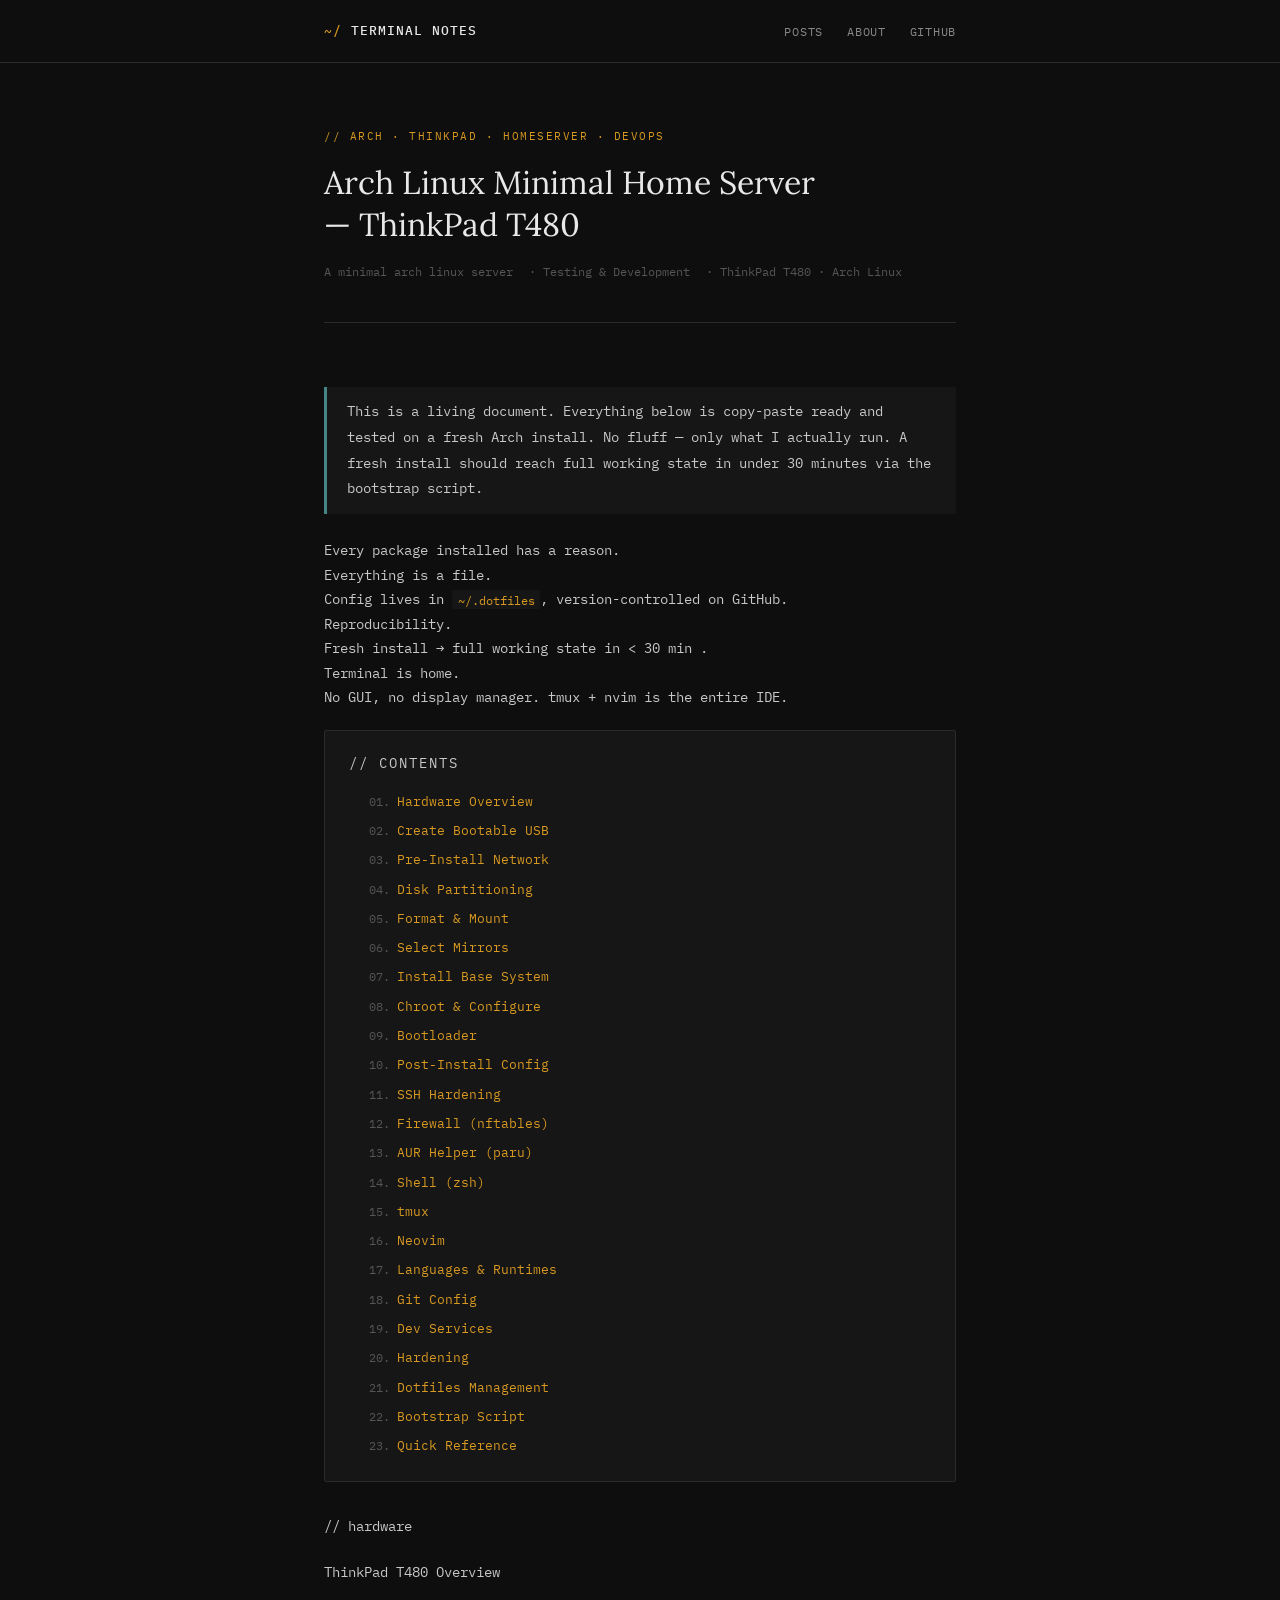
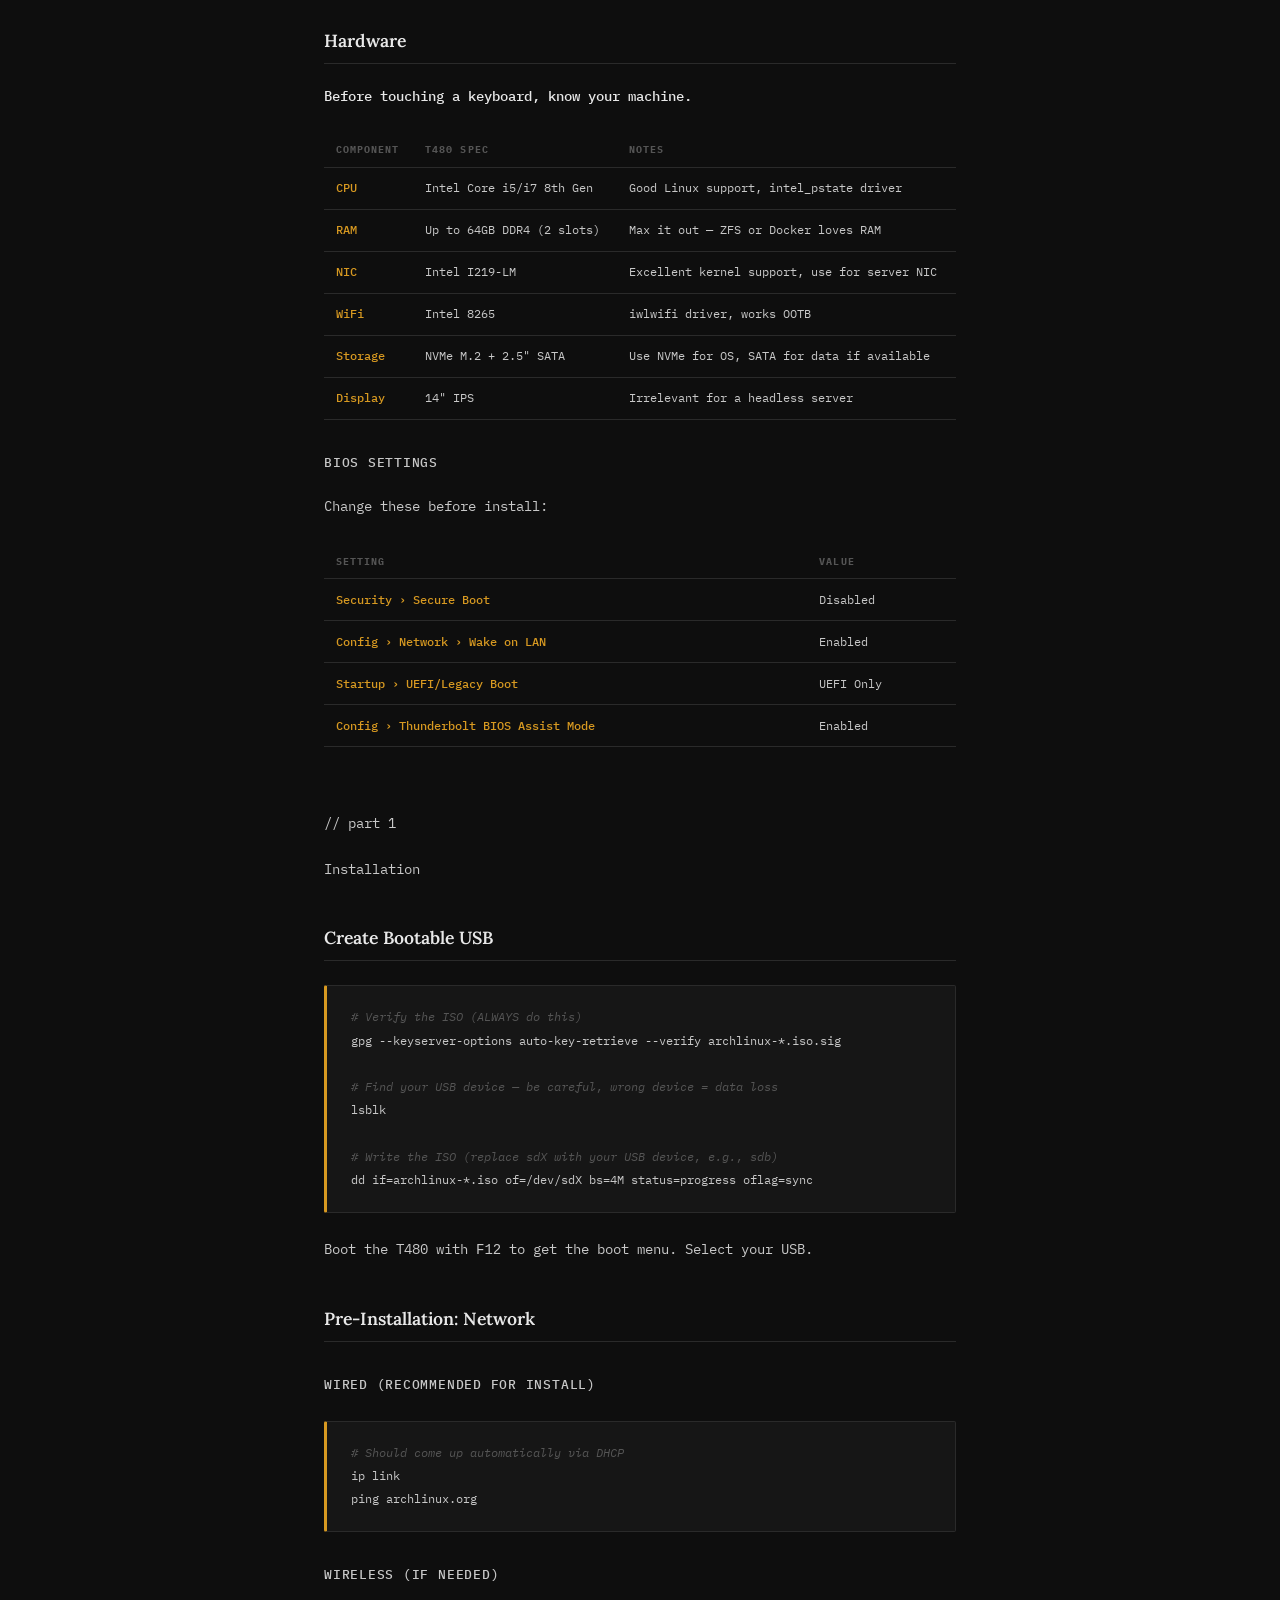
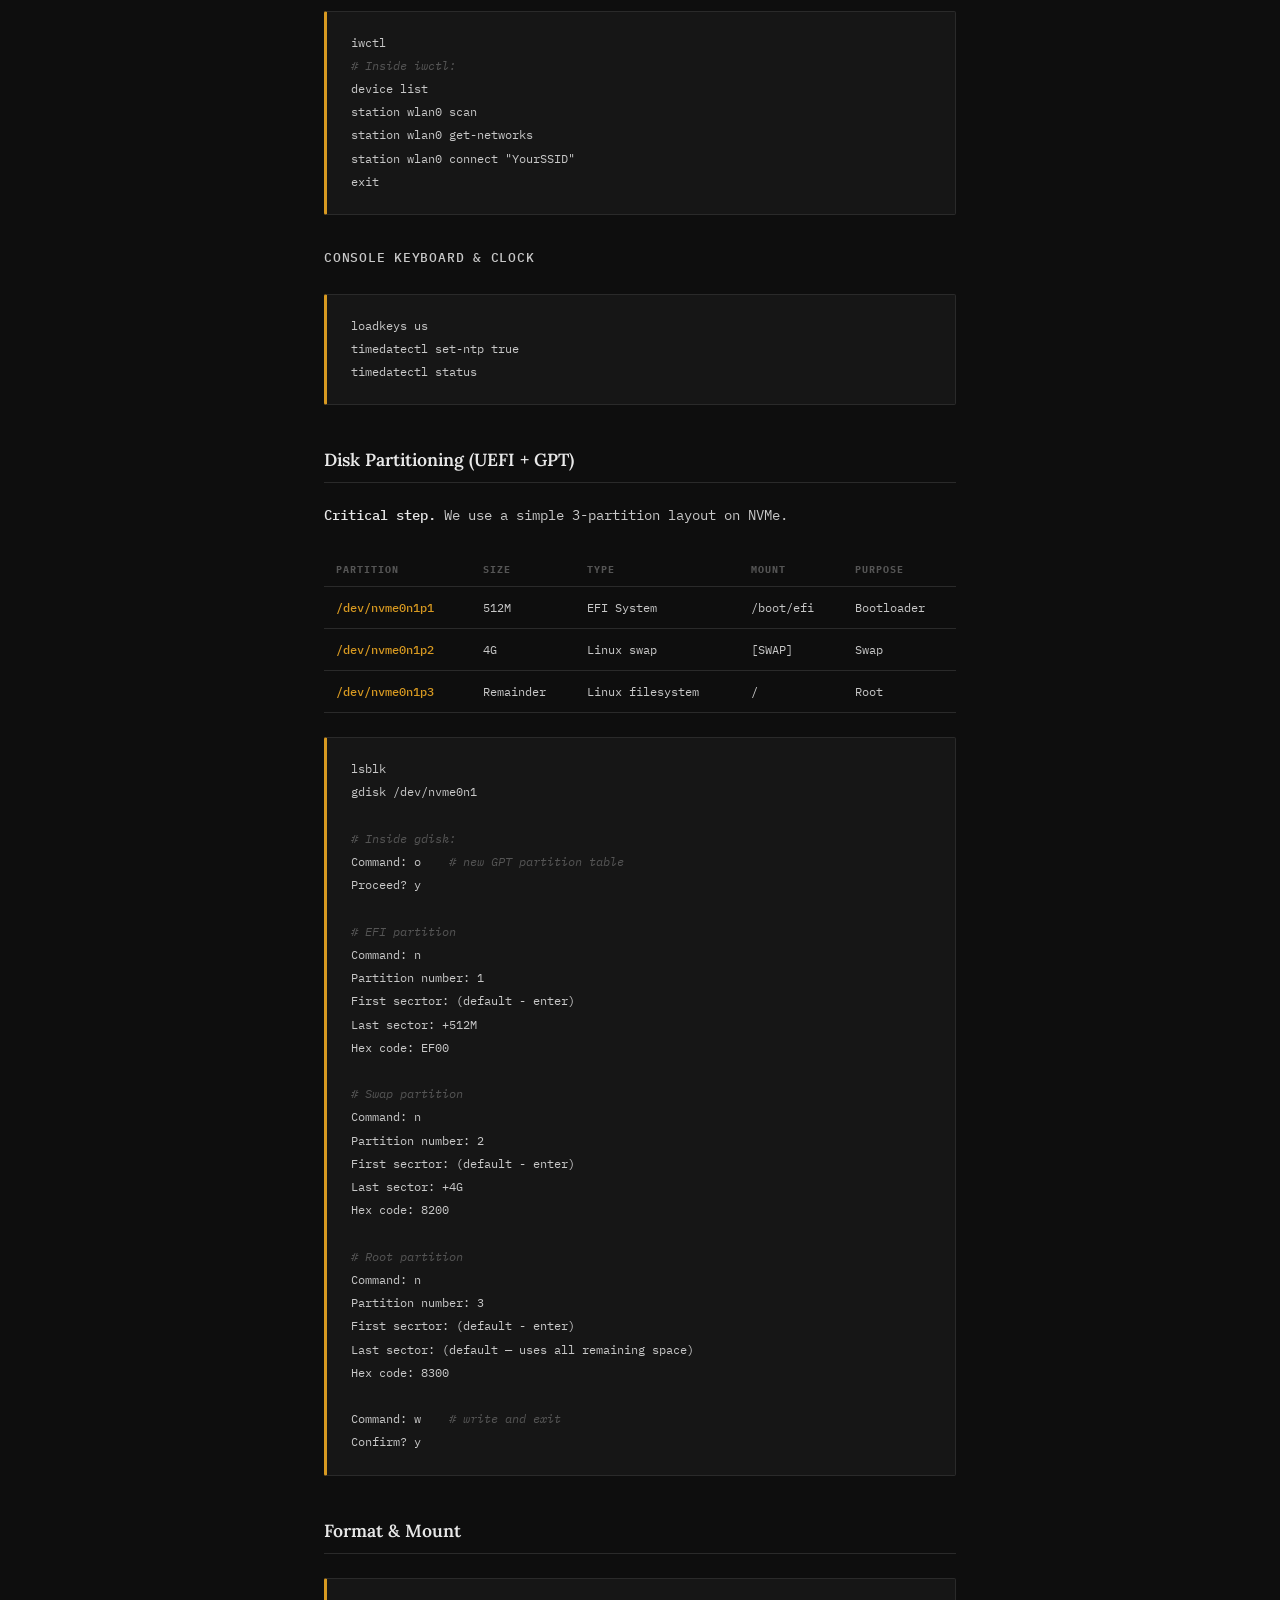
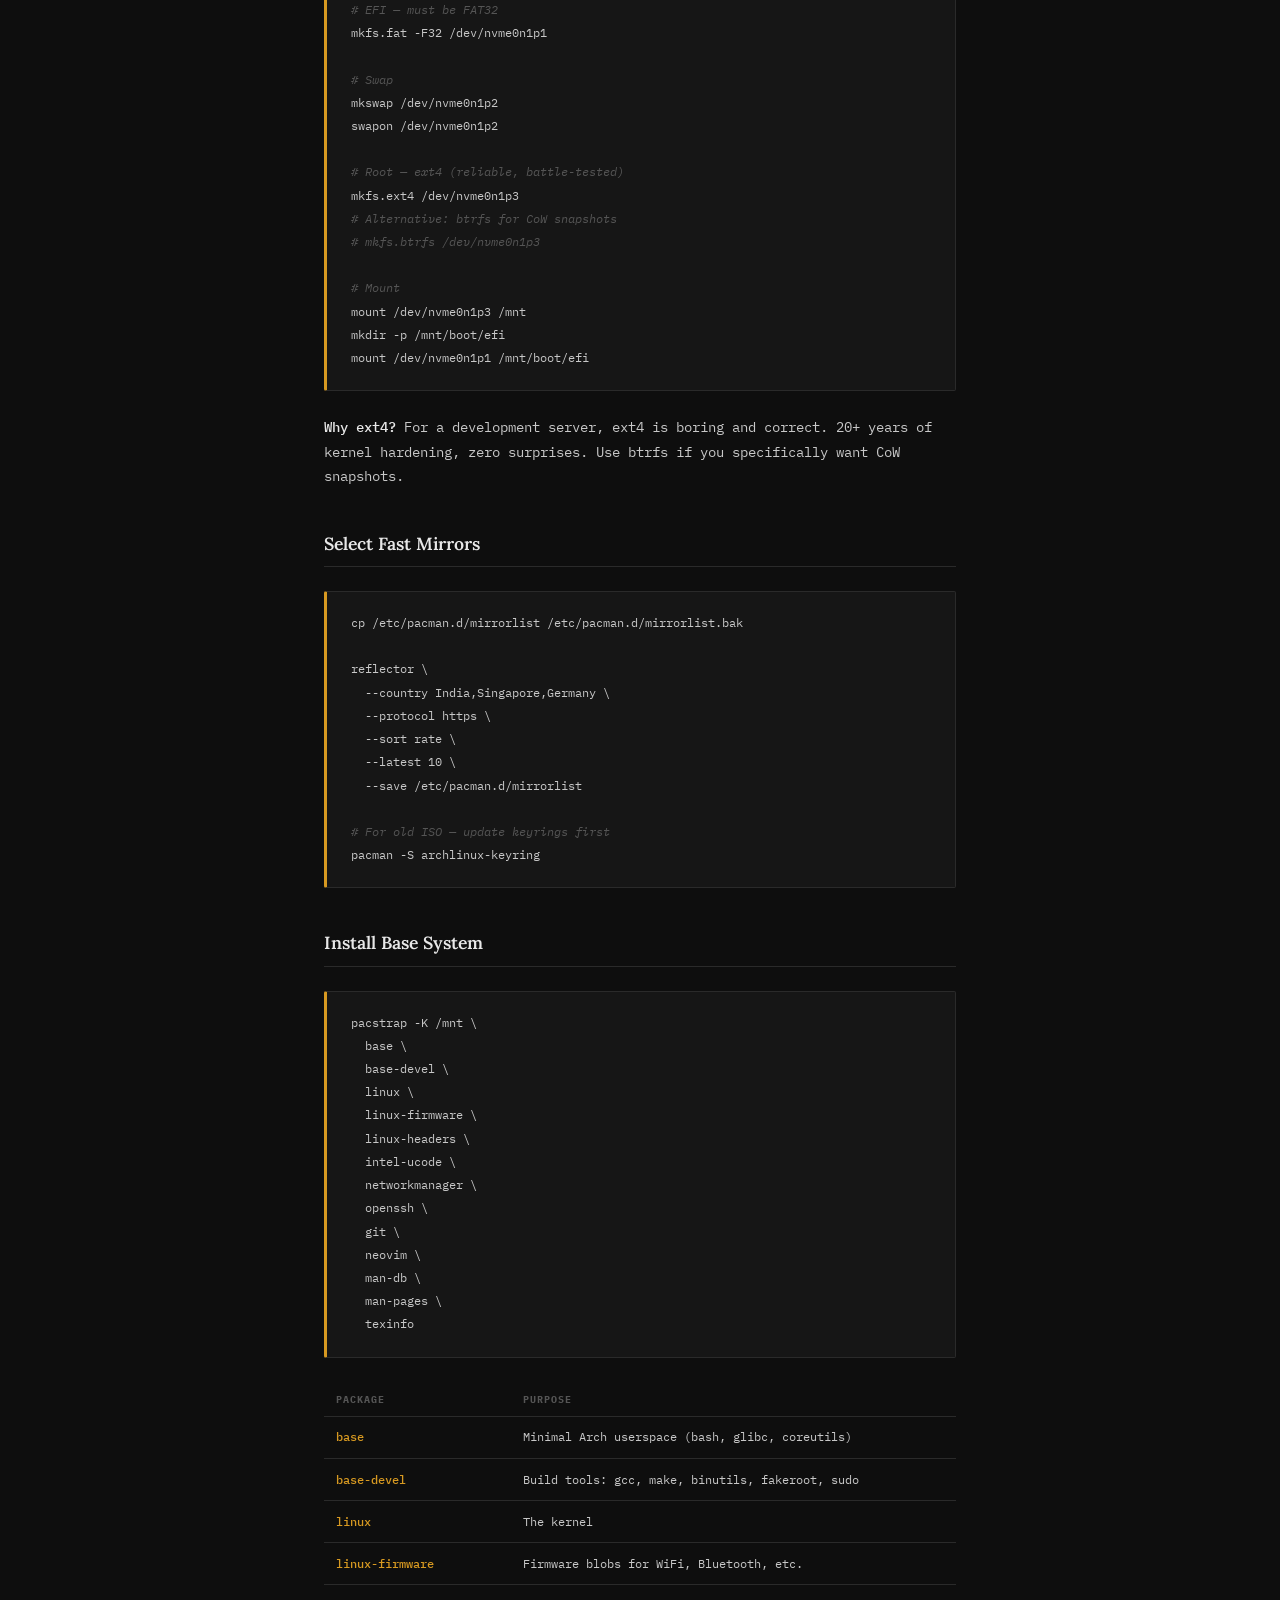
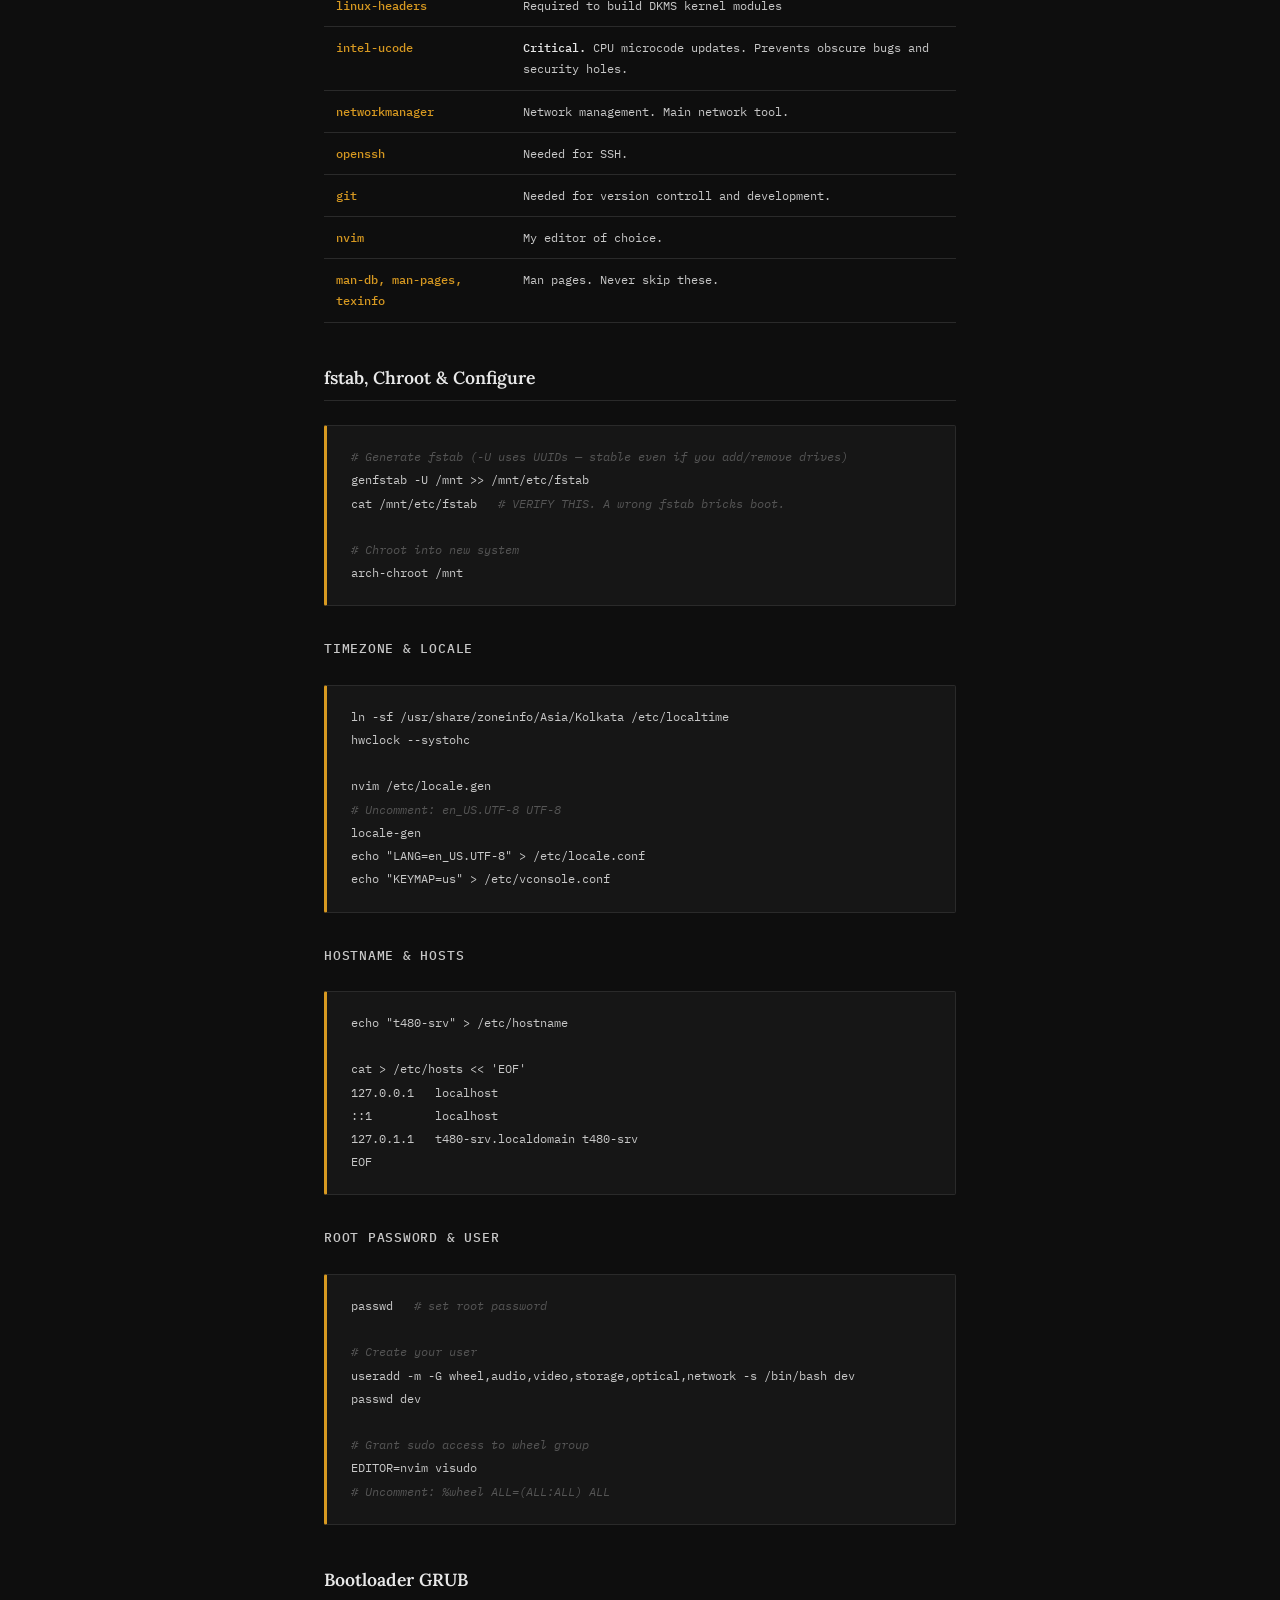
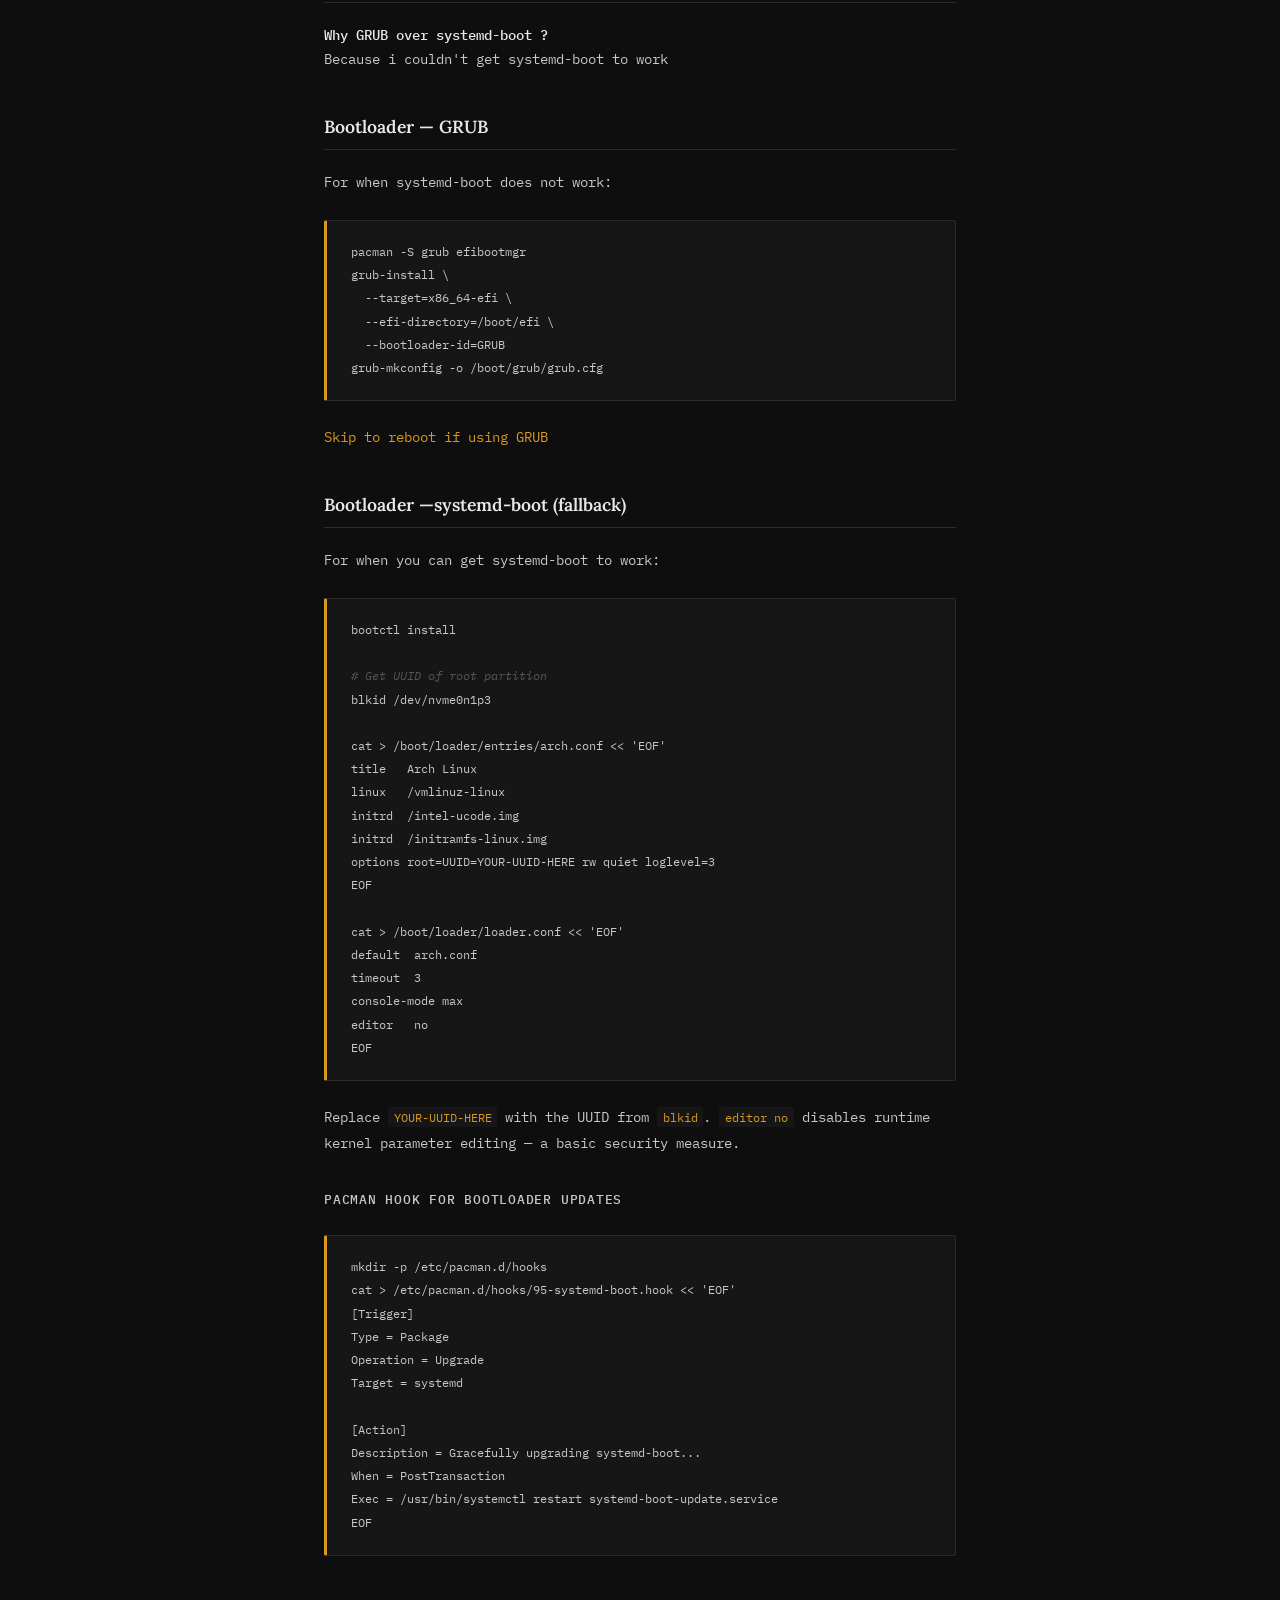
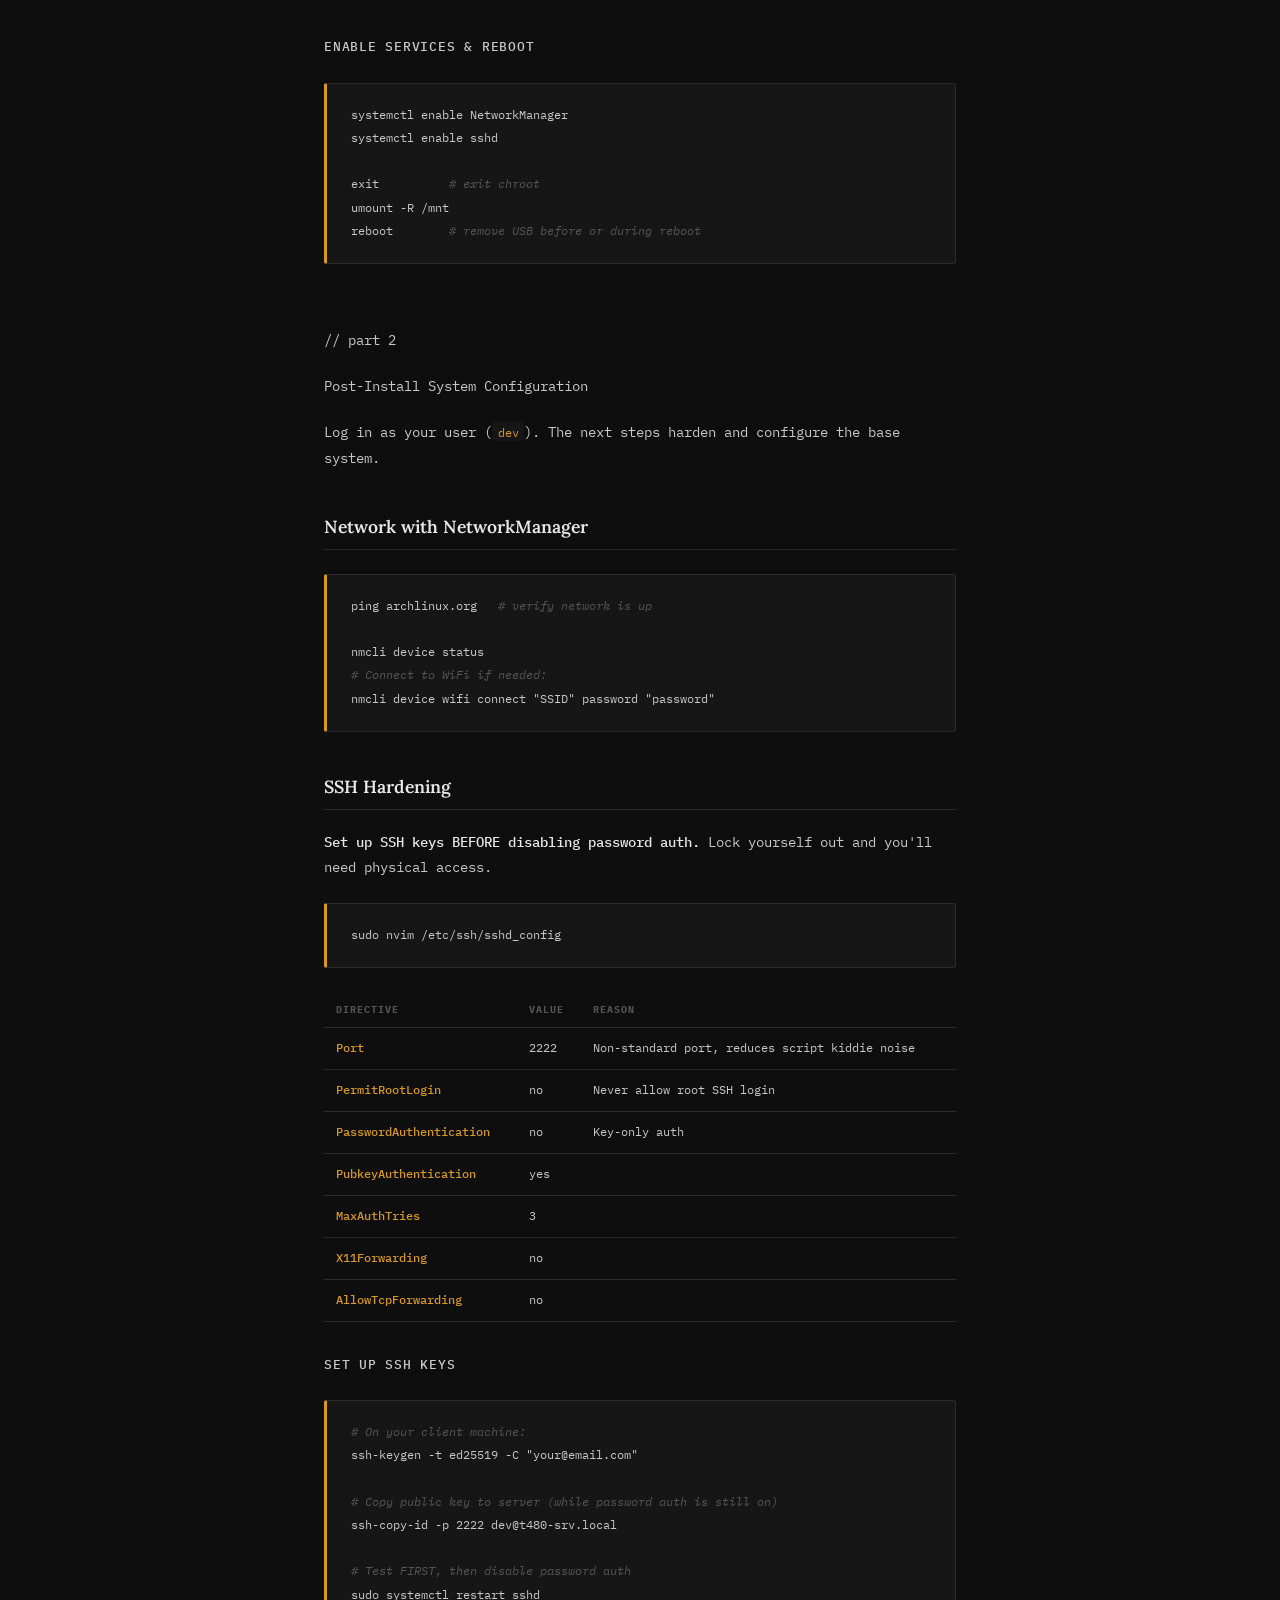
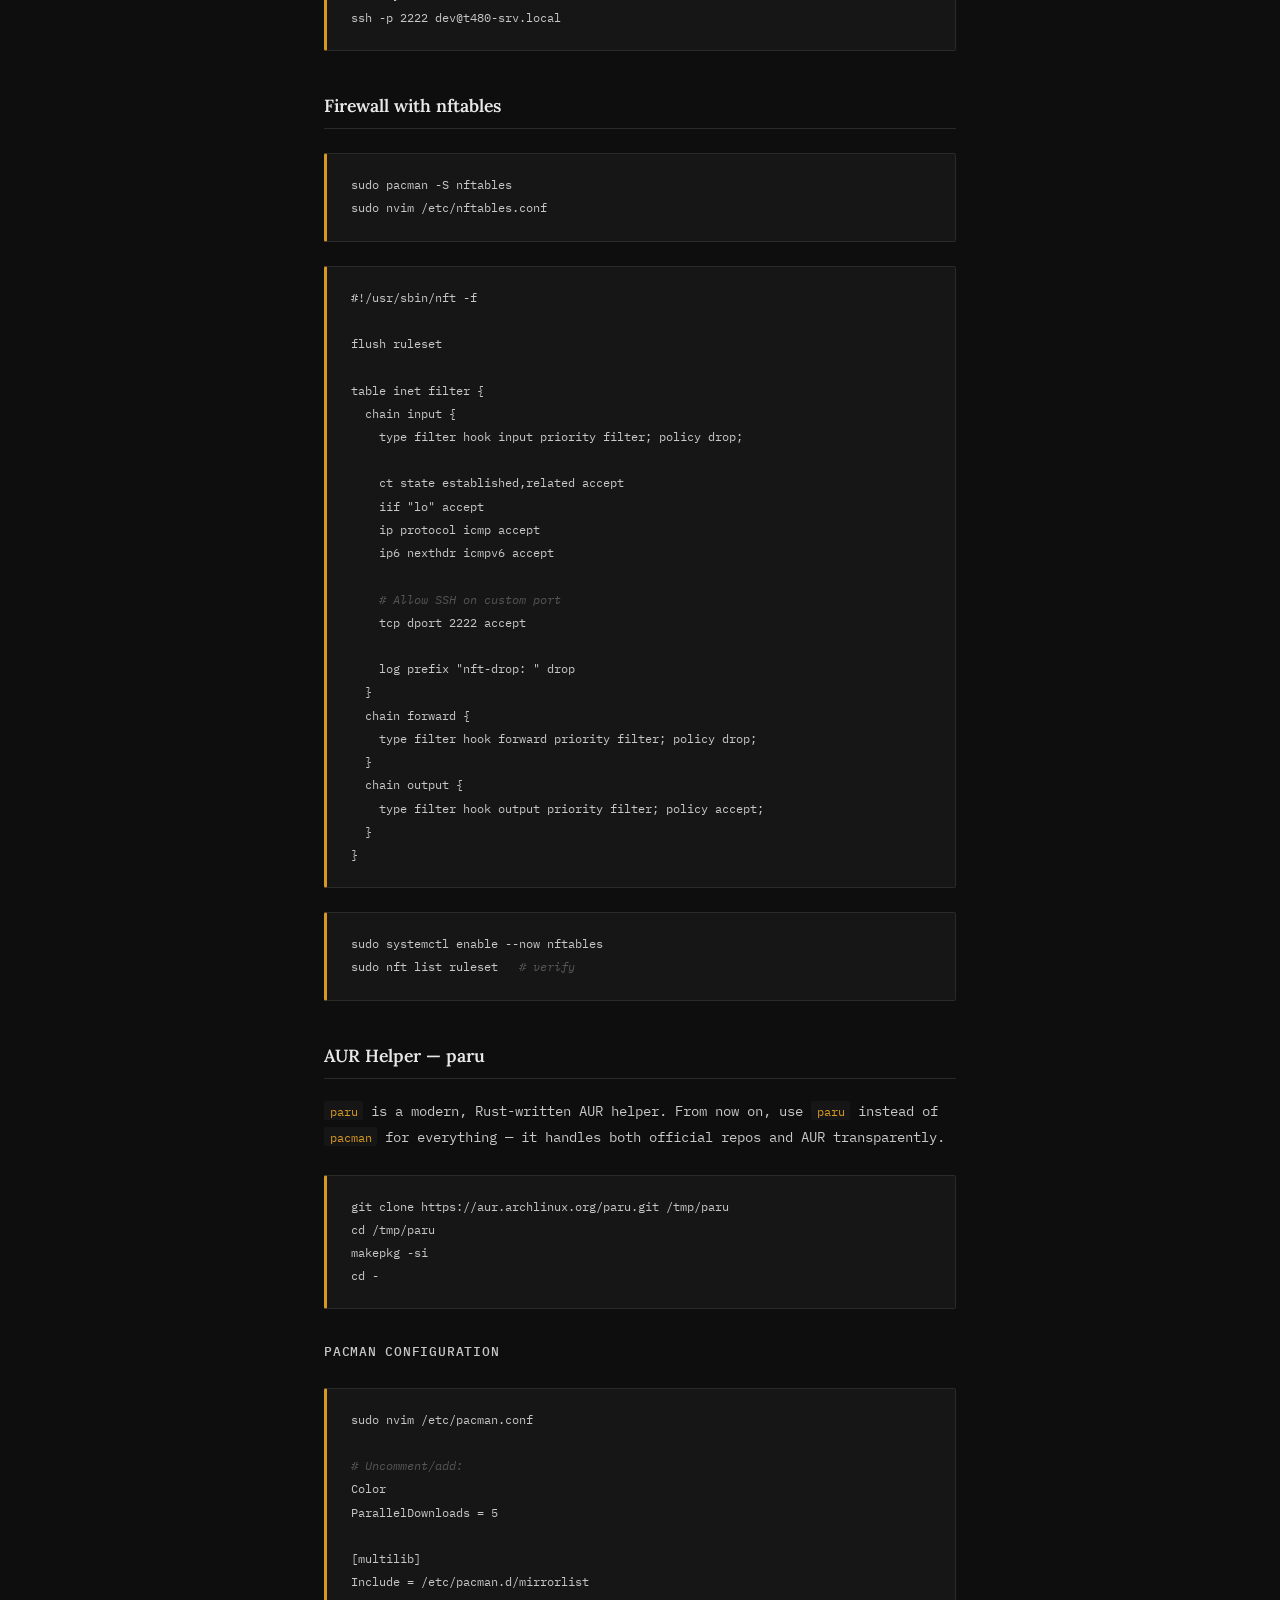
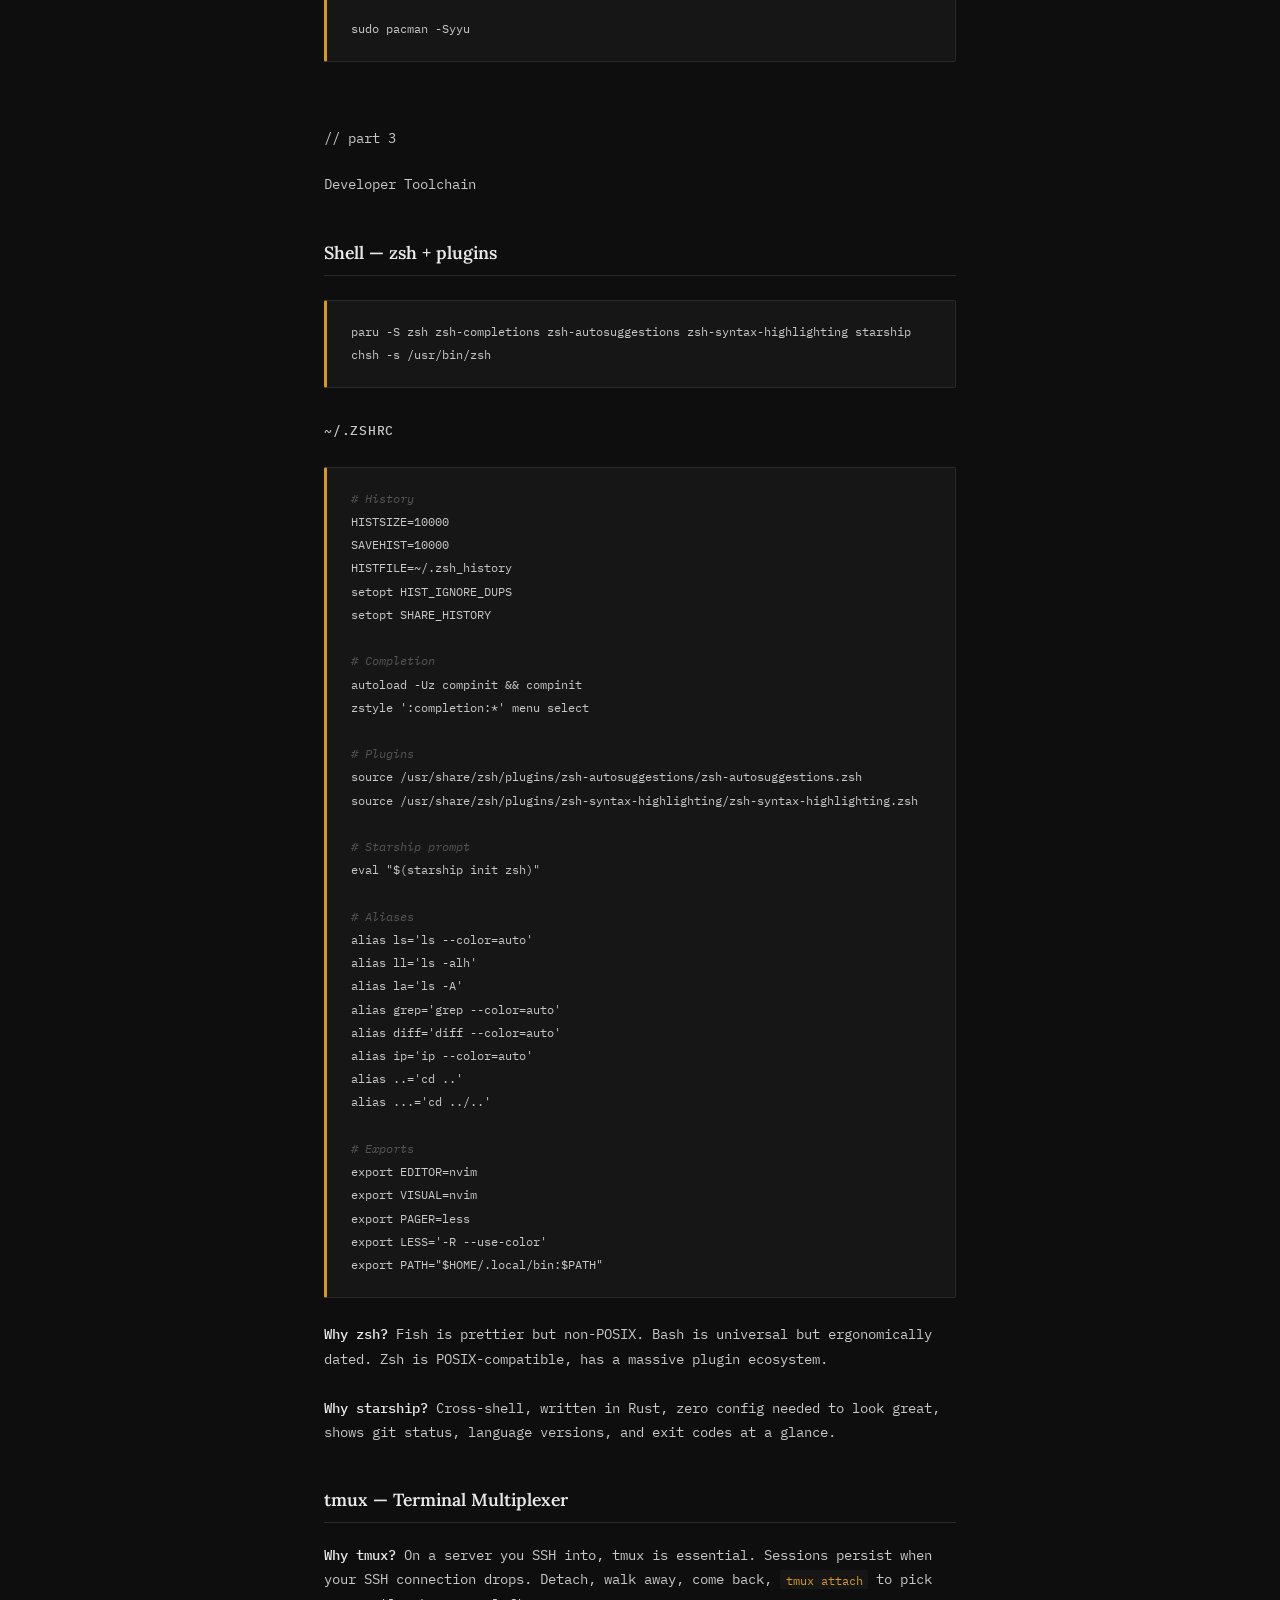
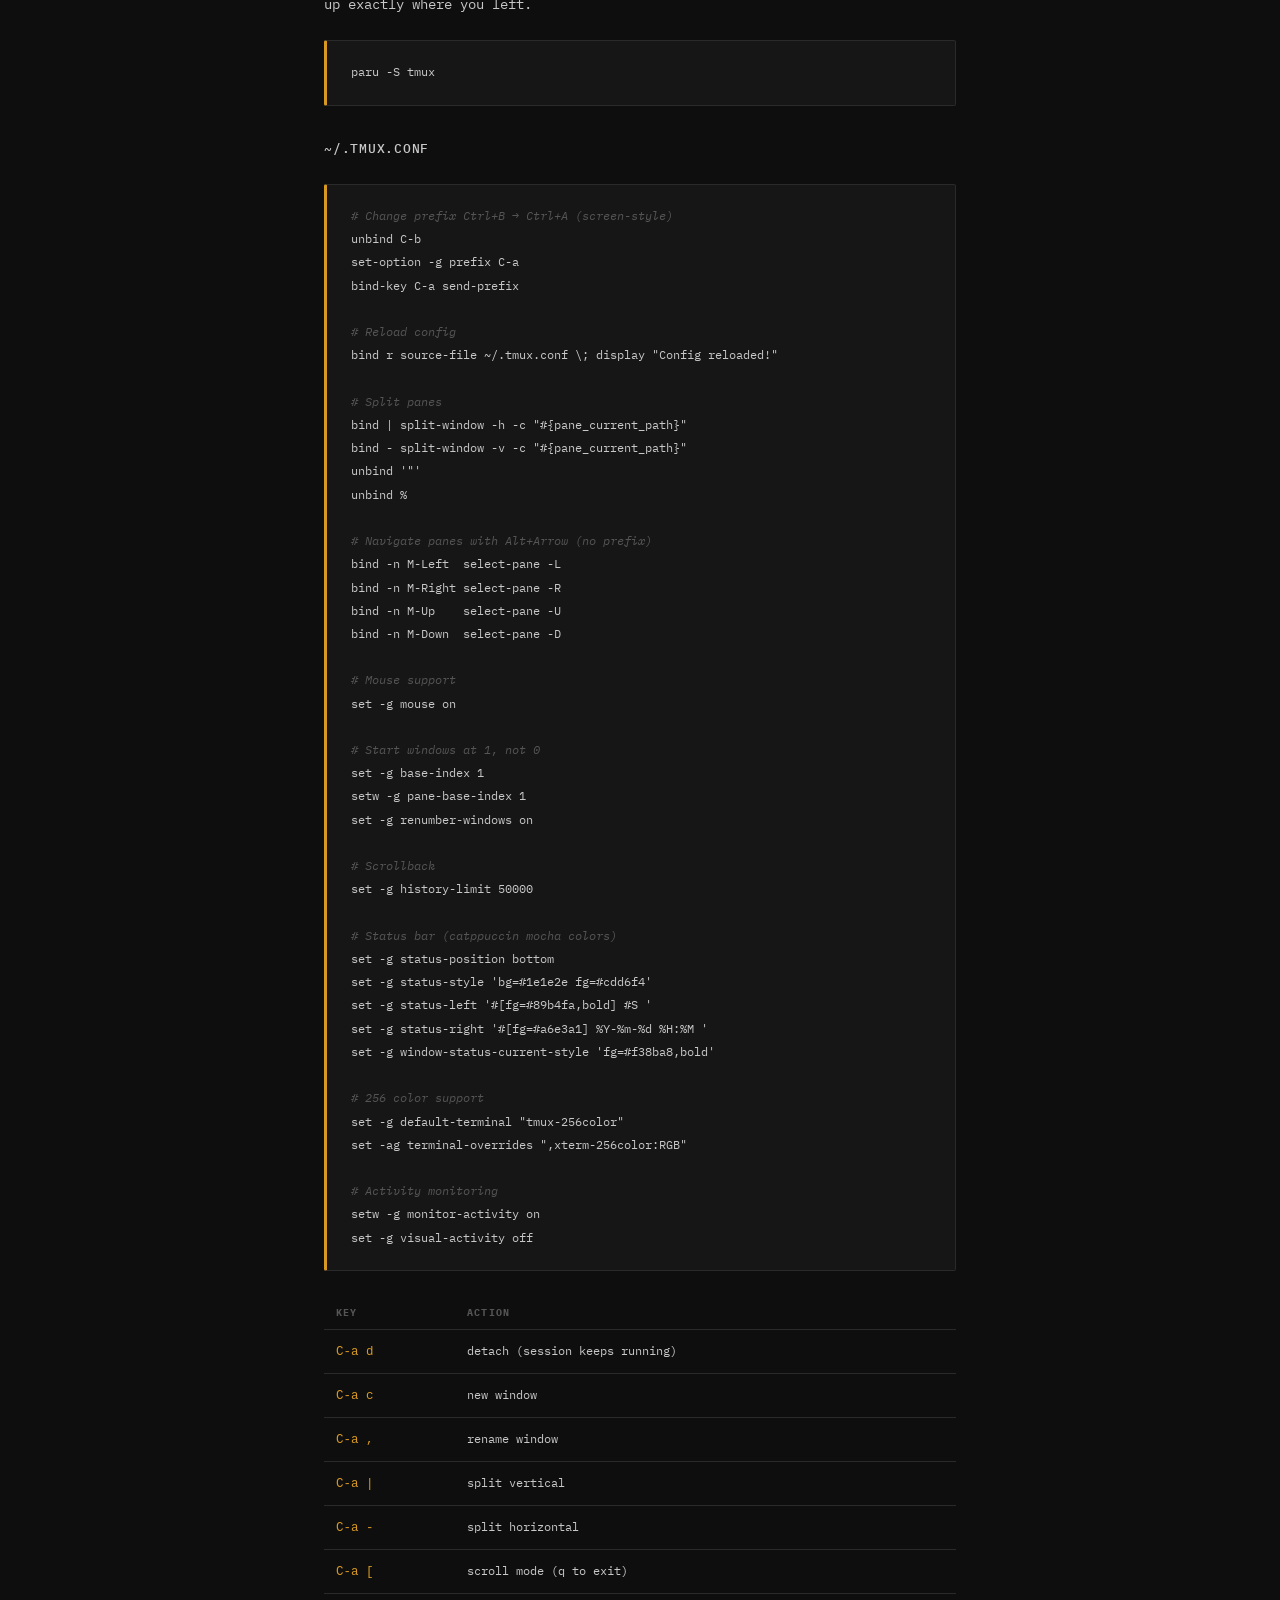
==== commit 8c35bc0f: "made a few correction" ====
--- a/posts/arch_server.html
+++ b/posts/arch_server.html
@@ -12,10 +12,10 @@
 
 <header>
   <div class="inner">
-    <a href="#" class="site-name"><span>~/</span>&nbsp;terminal notes</a>
+    <a href="/index.html" class="site-name"><span>~/</span>&nbsp;terminal notes</a>
     <nav>
-      <a href="#">posts</a>
-      <a href="#">about</a>
+      <a href="/index.html">posts</a>
+      <a href="/index.html">about</a>
       <a href="https://github.com/Manav-madhu" target="_blank">github</a>
     </nav>
   </div>
@@ -192,18 +192,21 @@
 <span class="cm"># EFI partition</span>
 Command: n
 Partition number: 1
+First secrtor: (default - enter)
 Last sector: +512M
 Hex code: EF00
 
 <span class="cm"># Swap partition</span>
 Command: n
 Partition number: 2
+First secrtor: (default - enter)
 Last sector: +4G
 Hex code: 8200
 
 <span class="cm"># Root partition</span>
 Command: n
 Partition number: 3
+First secrtor: (default - enter)
 Last sector: (default — uses all remaining space)
 Hex code: 8300
 
@@ -259,7 +262,7 @@
   networkmanager \
   openssh \
   git \
-  nvim \
+  neovim \
   man-db \
   man-pages \
   texinfo</code></pre>
@@ -296,7 +299,7 @@
 <pre><code>ln -sf /usr/share/zoneinfo/Asia/Kolkata /etc/localtime
 hwclock --systohc
 
-vim /etc/locale.gen
+nvim /etc/locale.gen
 <span class="cm"># Uncomment: en_US.UTF-8 UTF-8</span>
 locale-gen
 echo "LANG=en_US.UTF-8" > /etc/locale.conf
@@ -327,7 +330,7 @@
       <div class="callout">
           <strong>Why GRUB over systemd-boot ?</strong> <br>Because i couldn't get systemd-boot to work
       </div>
-      <h2>Bootloader — GRUB (fallback)</h2>
+      <h2>Bootloader — GRUB</h2>
       <p>For when systemd-boot does not work:</p>
 <pre><code>pacman -S grub efibootmgr
 grub-install \
@@ -335,9 +338,9 @@
   --efi-directory=/boot/efi \
   --bootloader-id=GRUB
 grub-mkconfig -o /boot/grub/grub.cfg</code></pre>
-<a href="#reboot">Skip to if using GRUB</a>
-
-      <h2>Bootloader —systemd-boot(fallback)</h2>
+<a href="#reboot">Skip to reboot if using GRUB</a>
+
+      <h2>Bootloader —systemd-boot (fallback)</h2>
       <p>For when you can get systemd-boot to work:</p>
 <pre><code>bootctl install
 
@@ -479,7 +482,6 @@
 
 <span class="cm"># Uncomment/add:</span>
 Color
-ILoveCandy
 ParallelDownloads = 5
 
 [multilib]
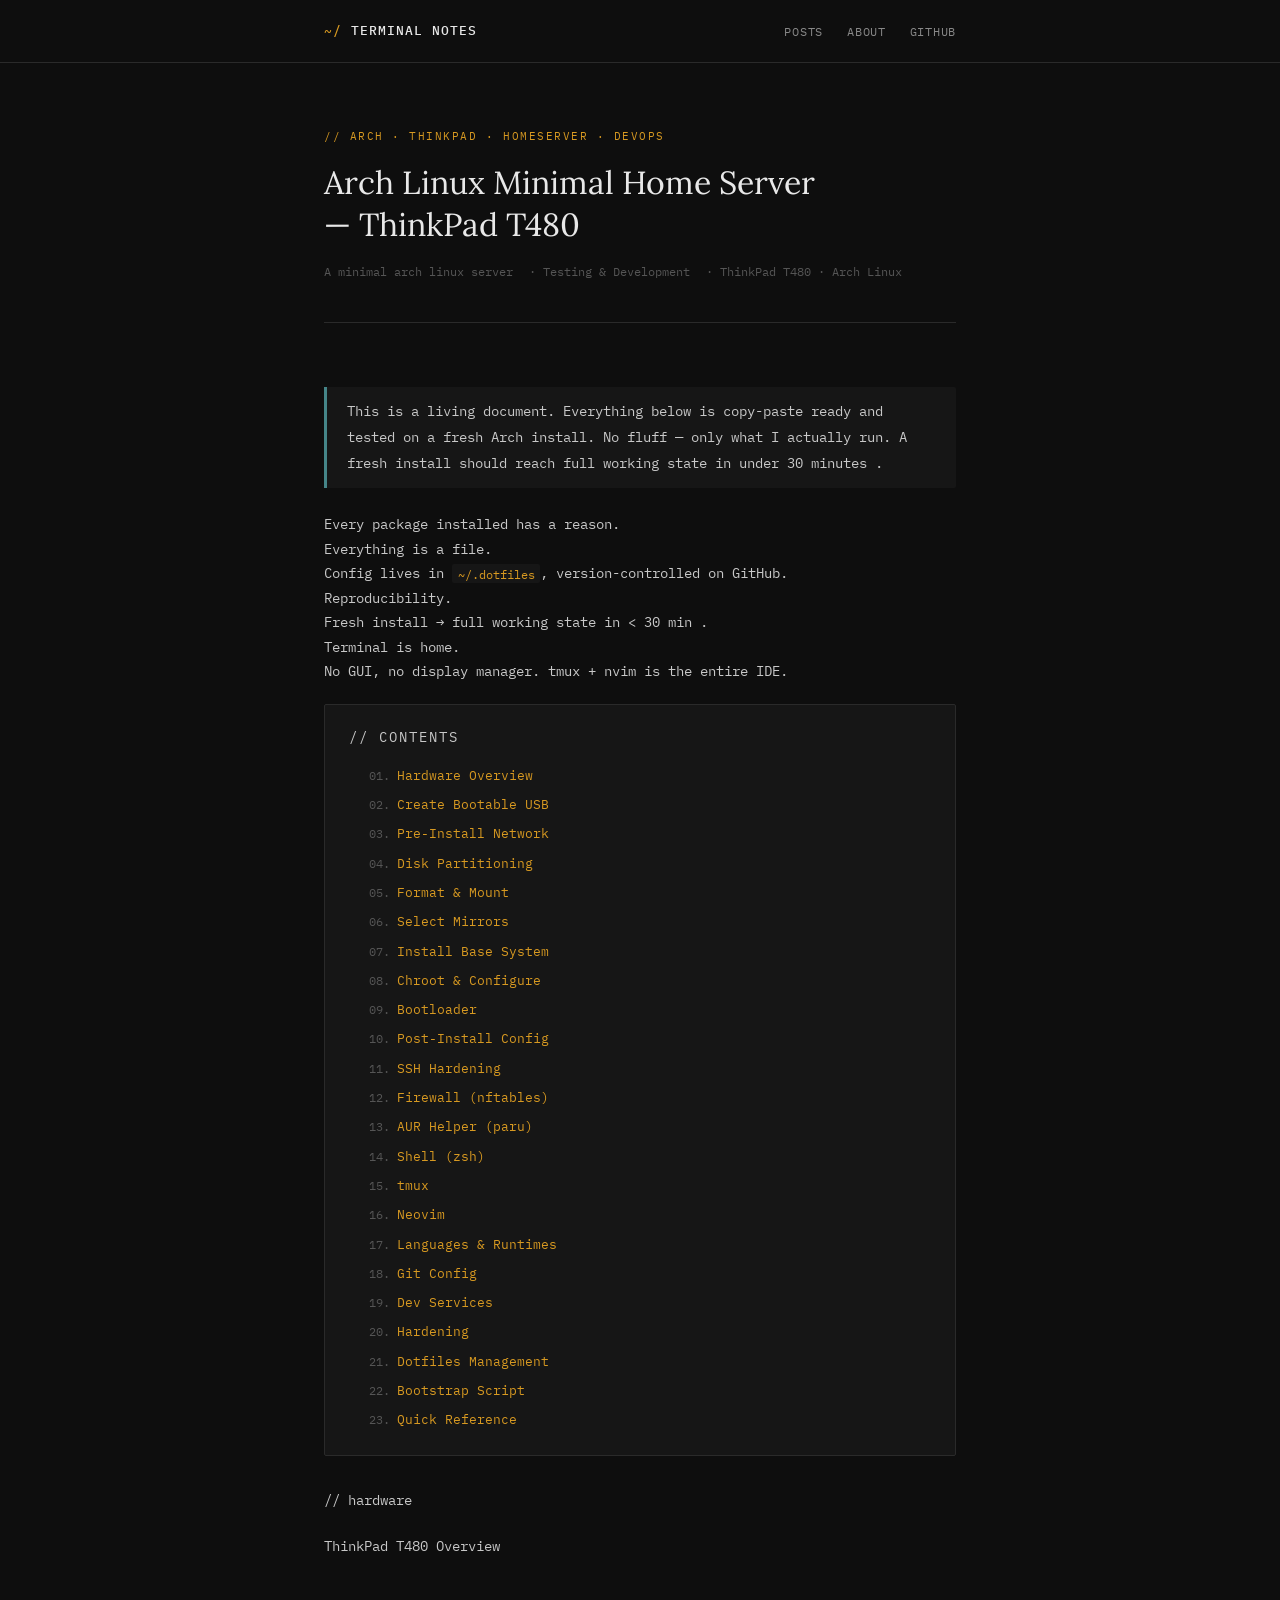
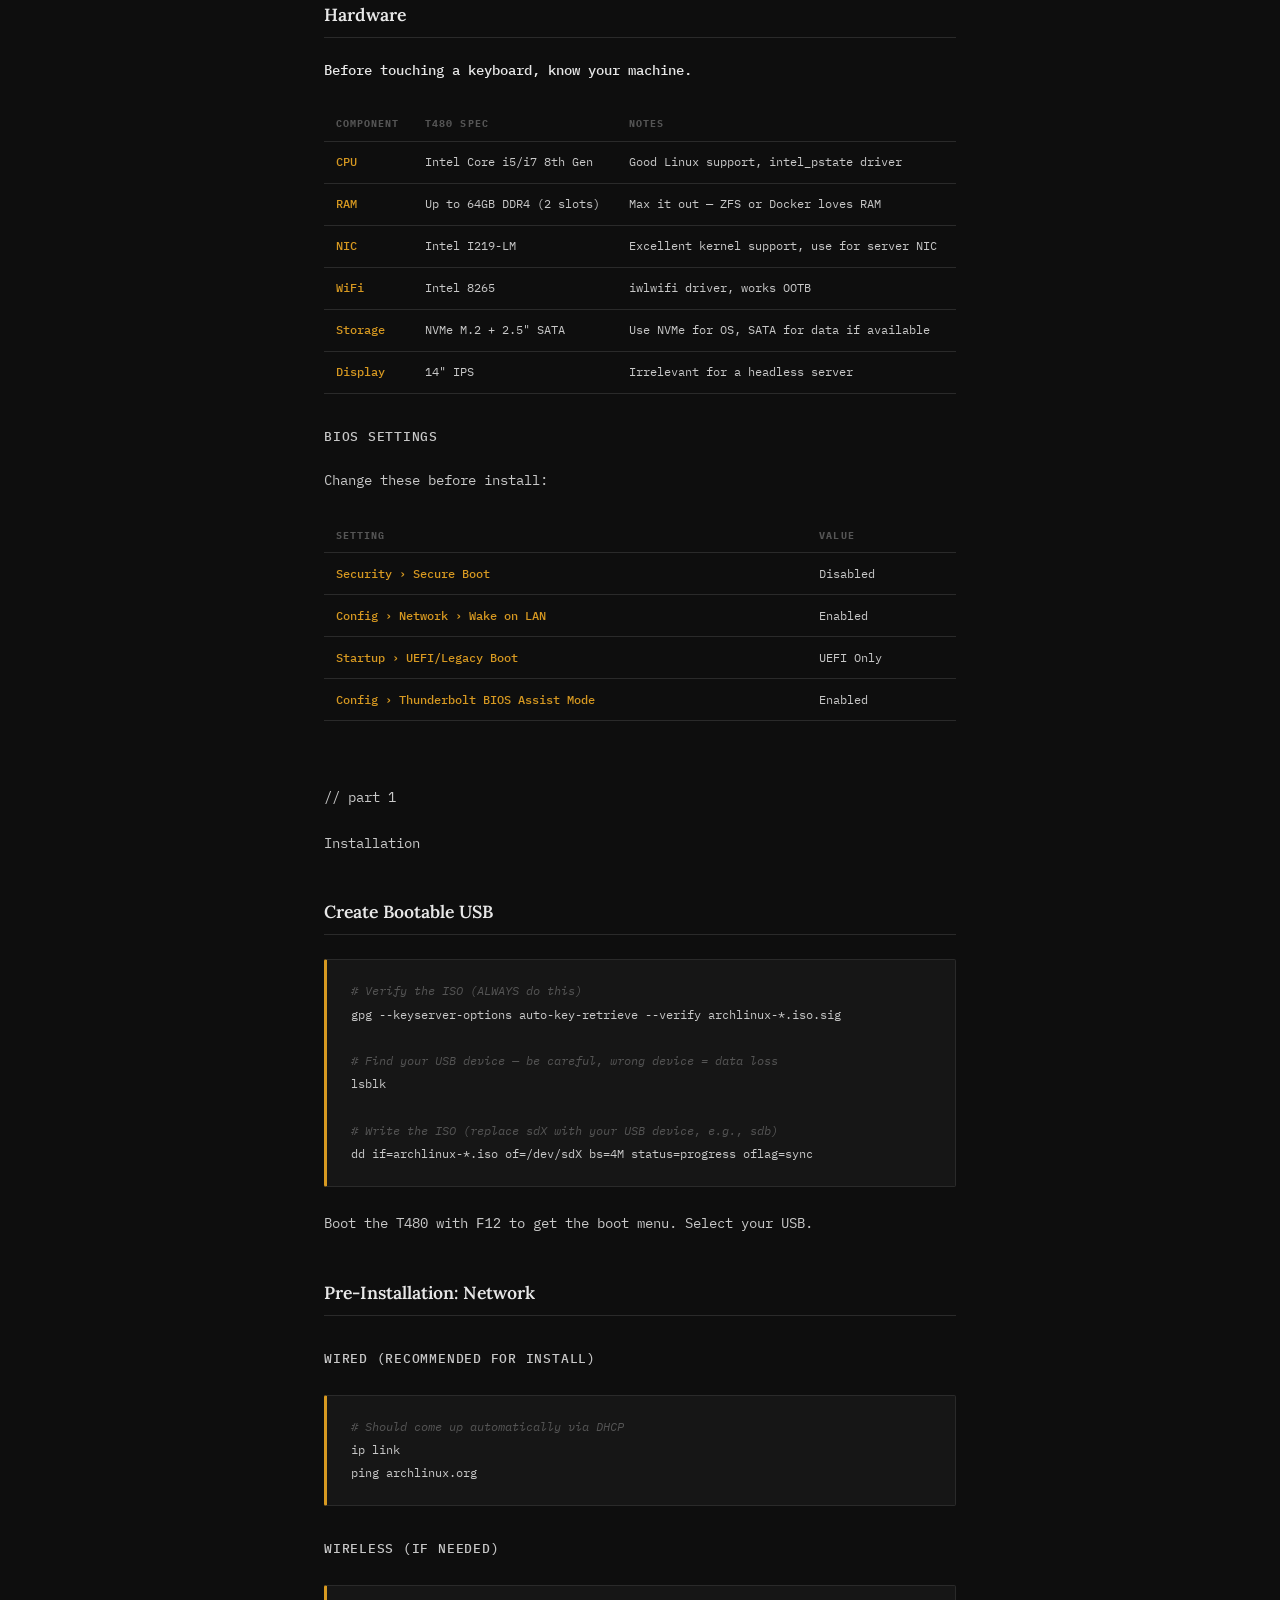
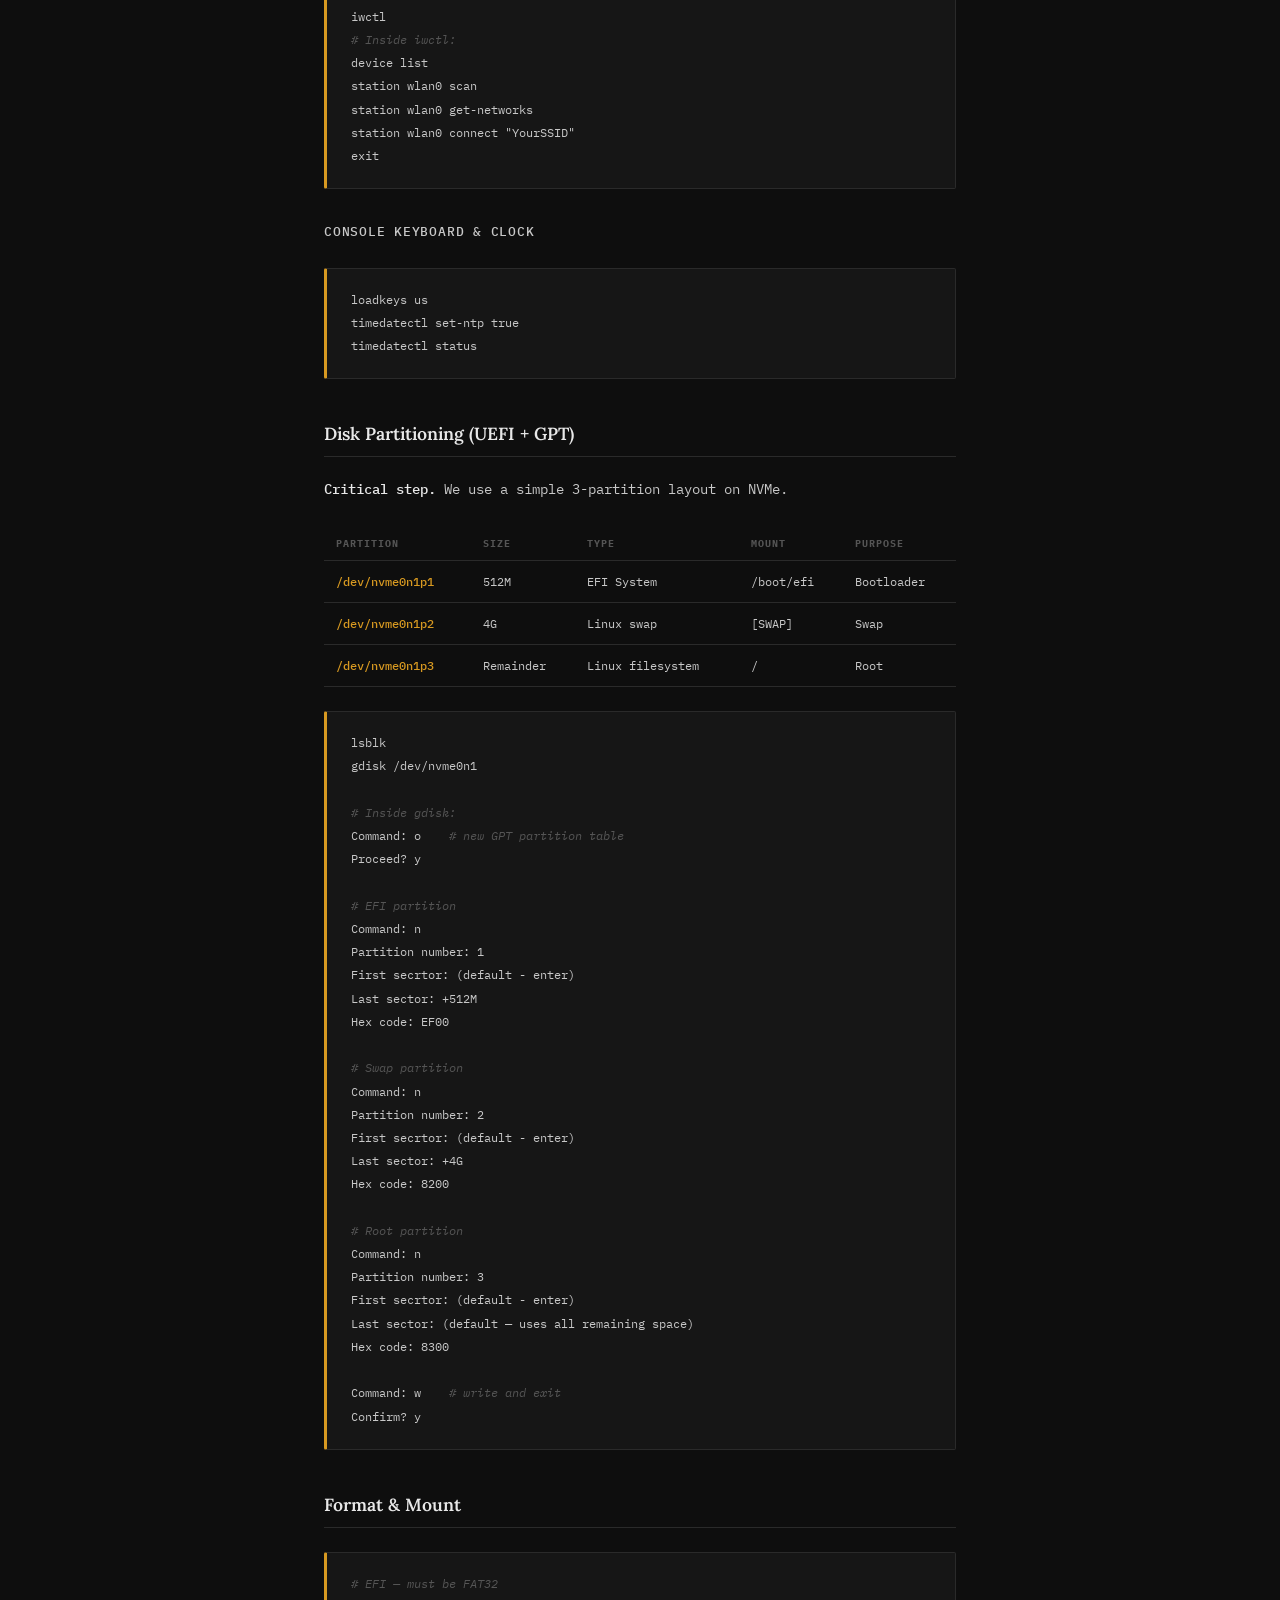
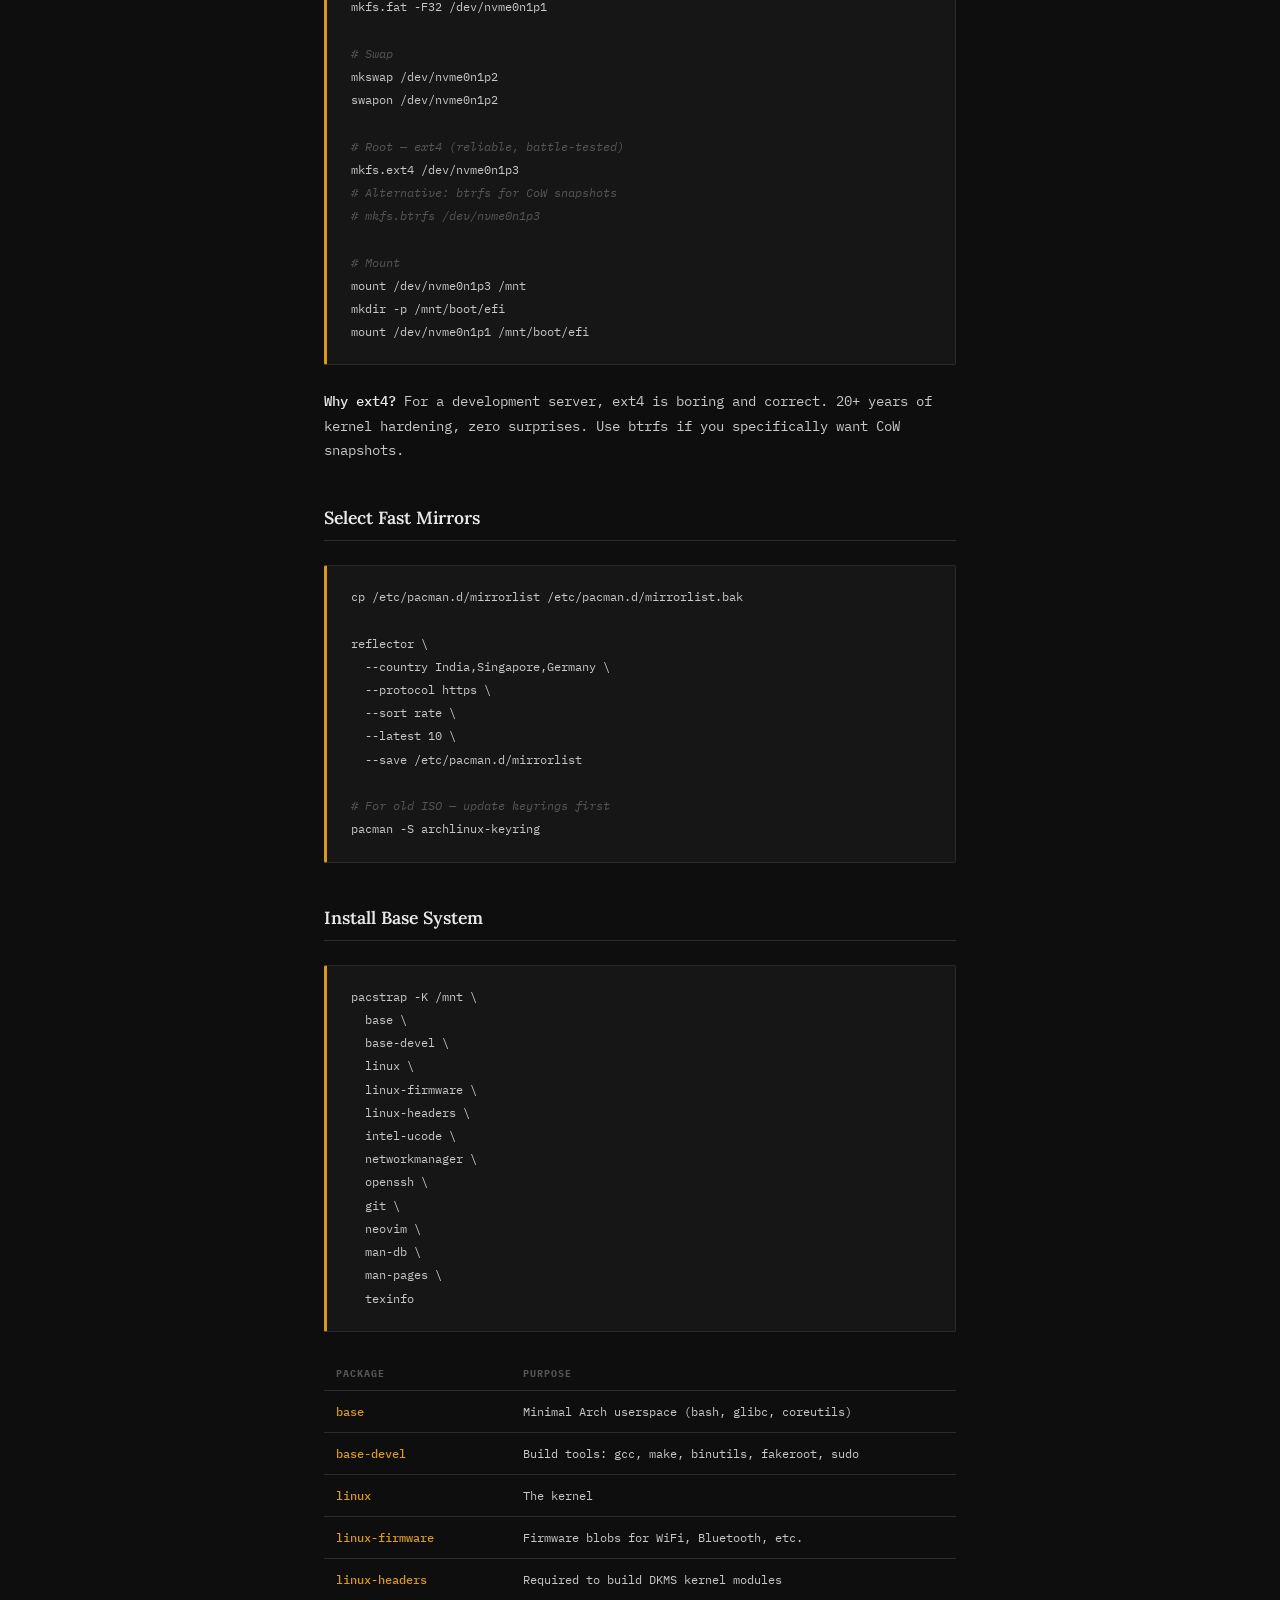
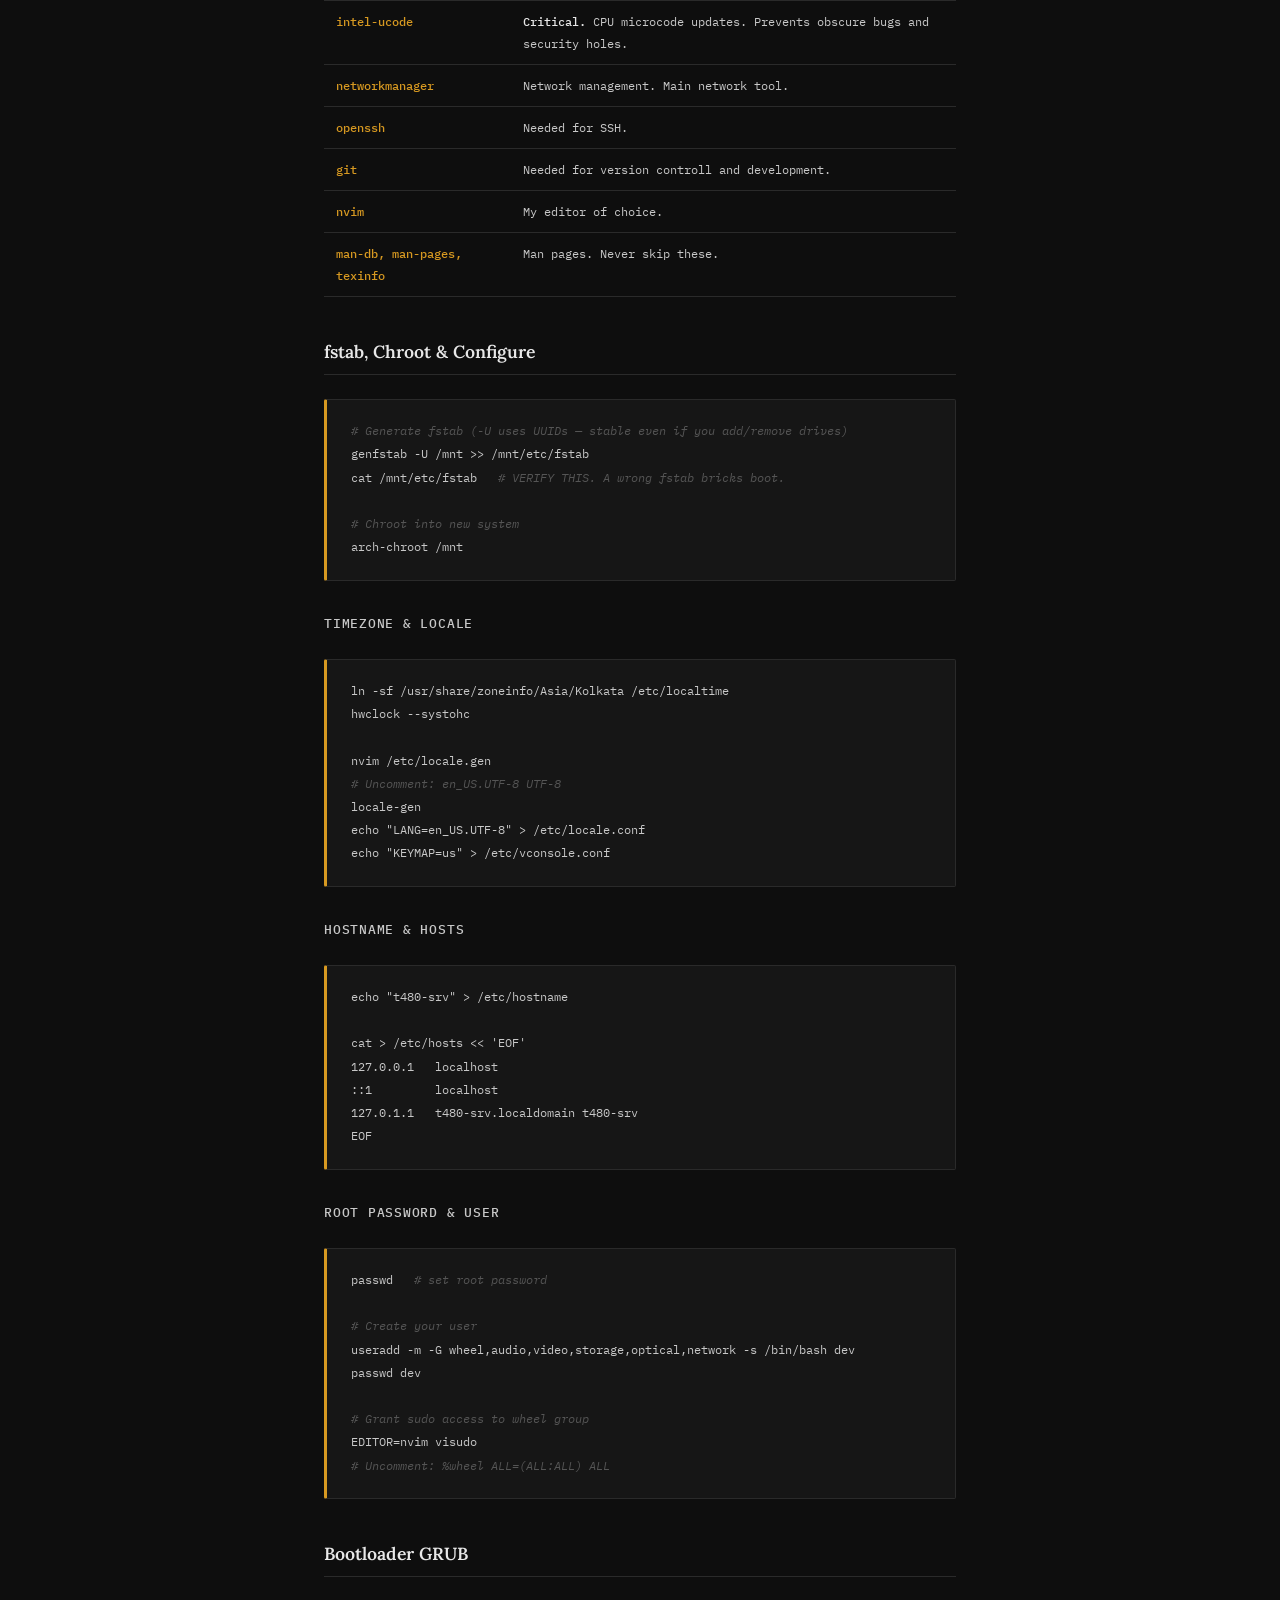
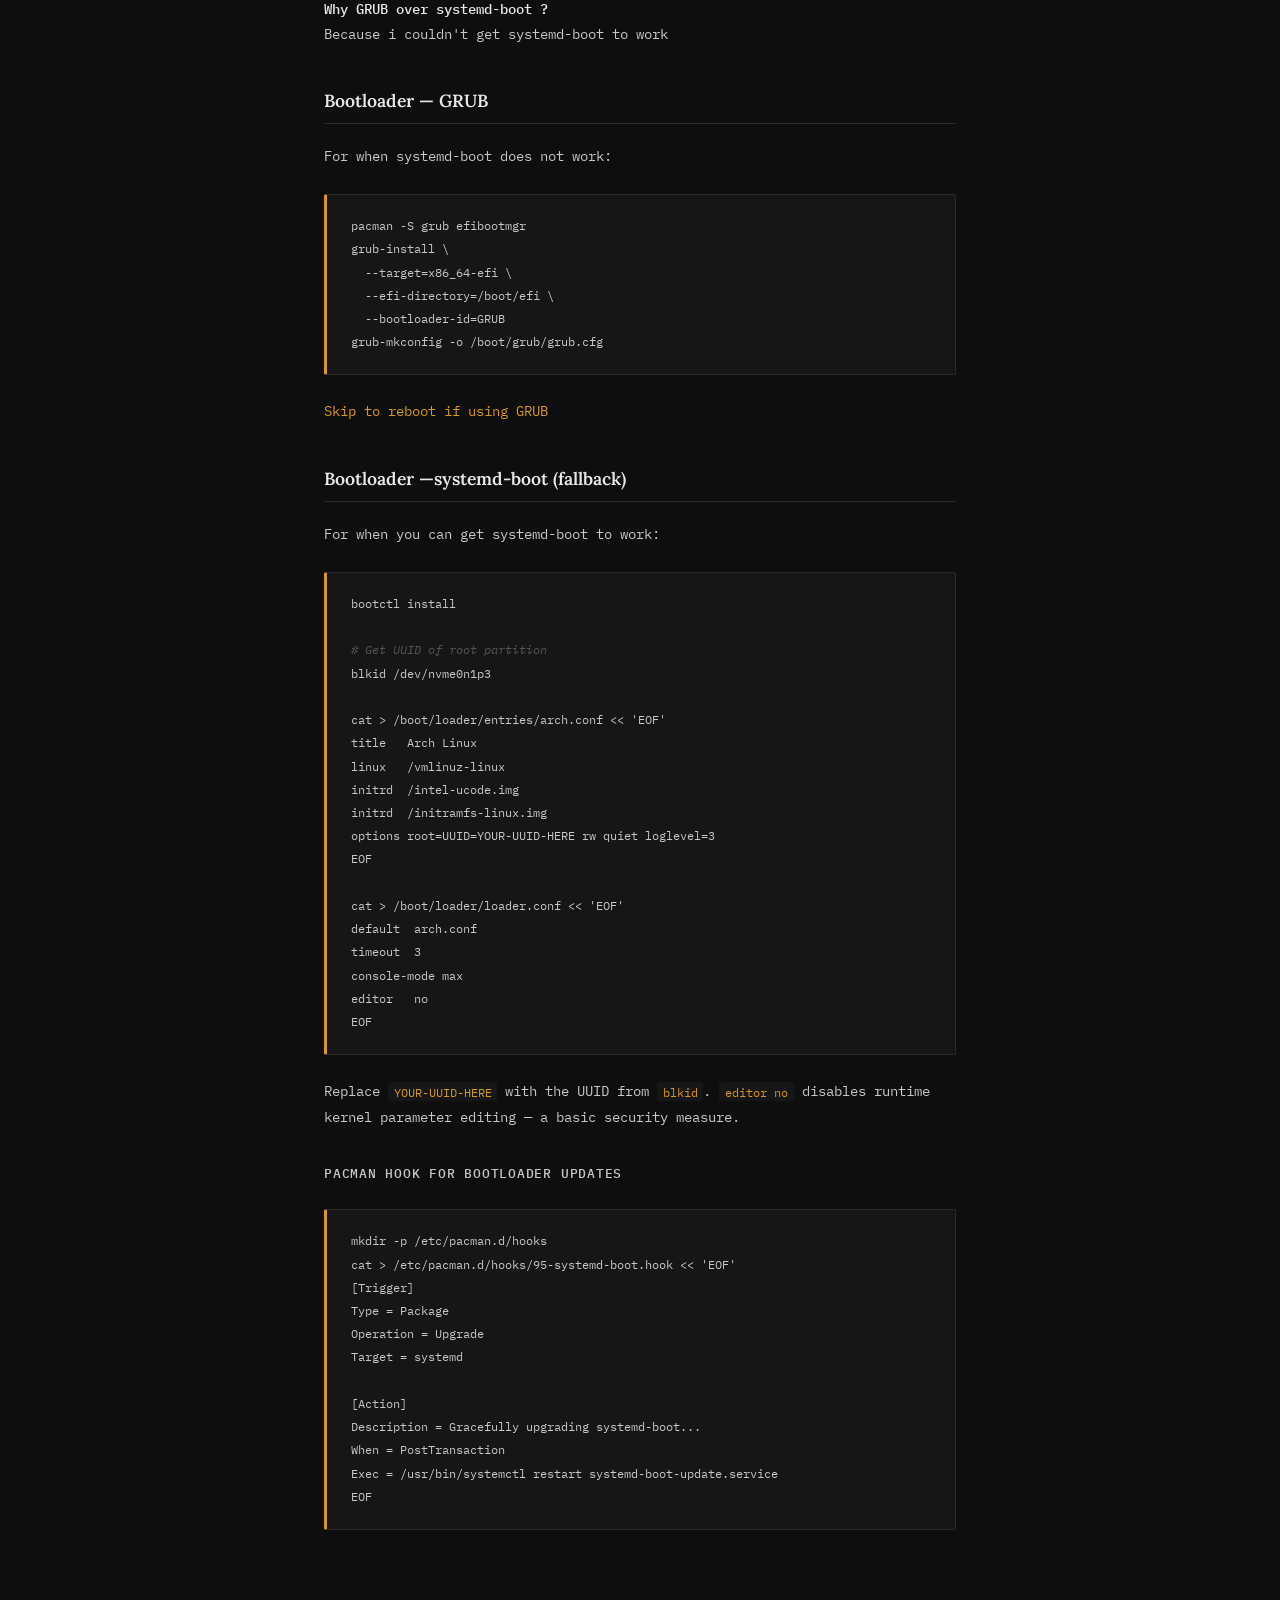
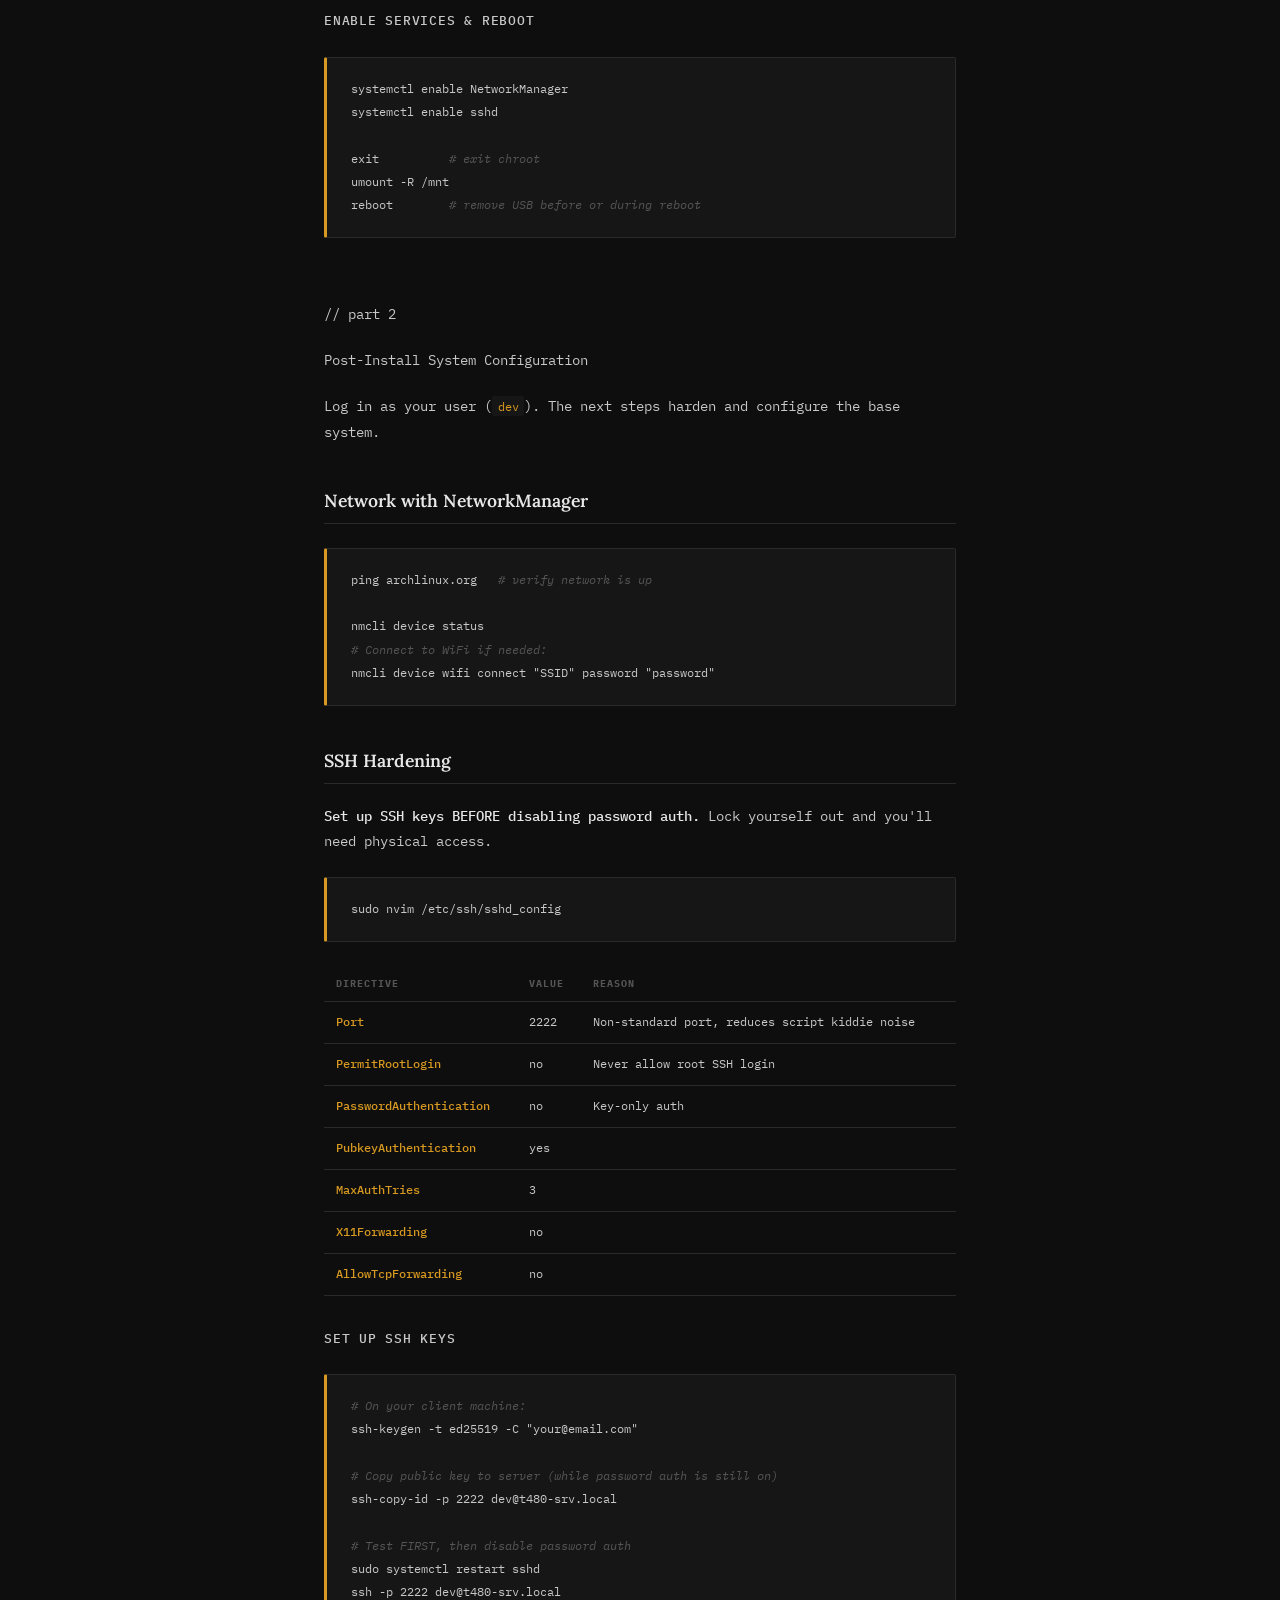
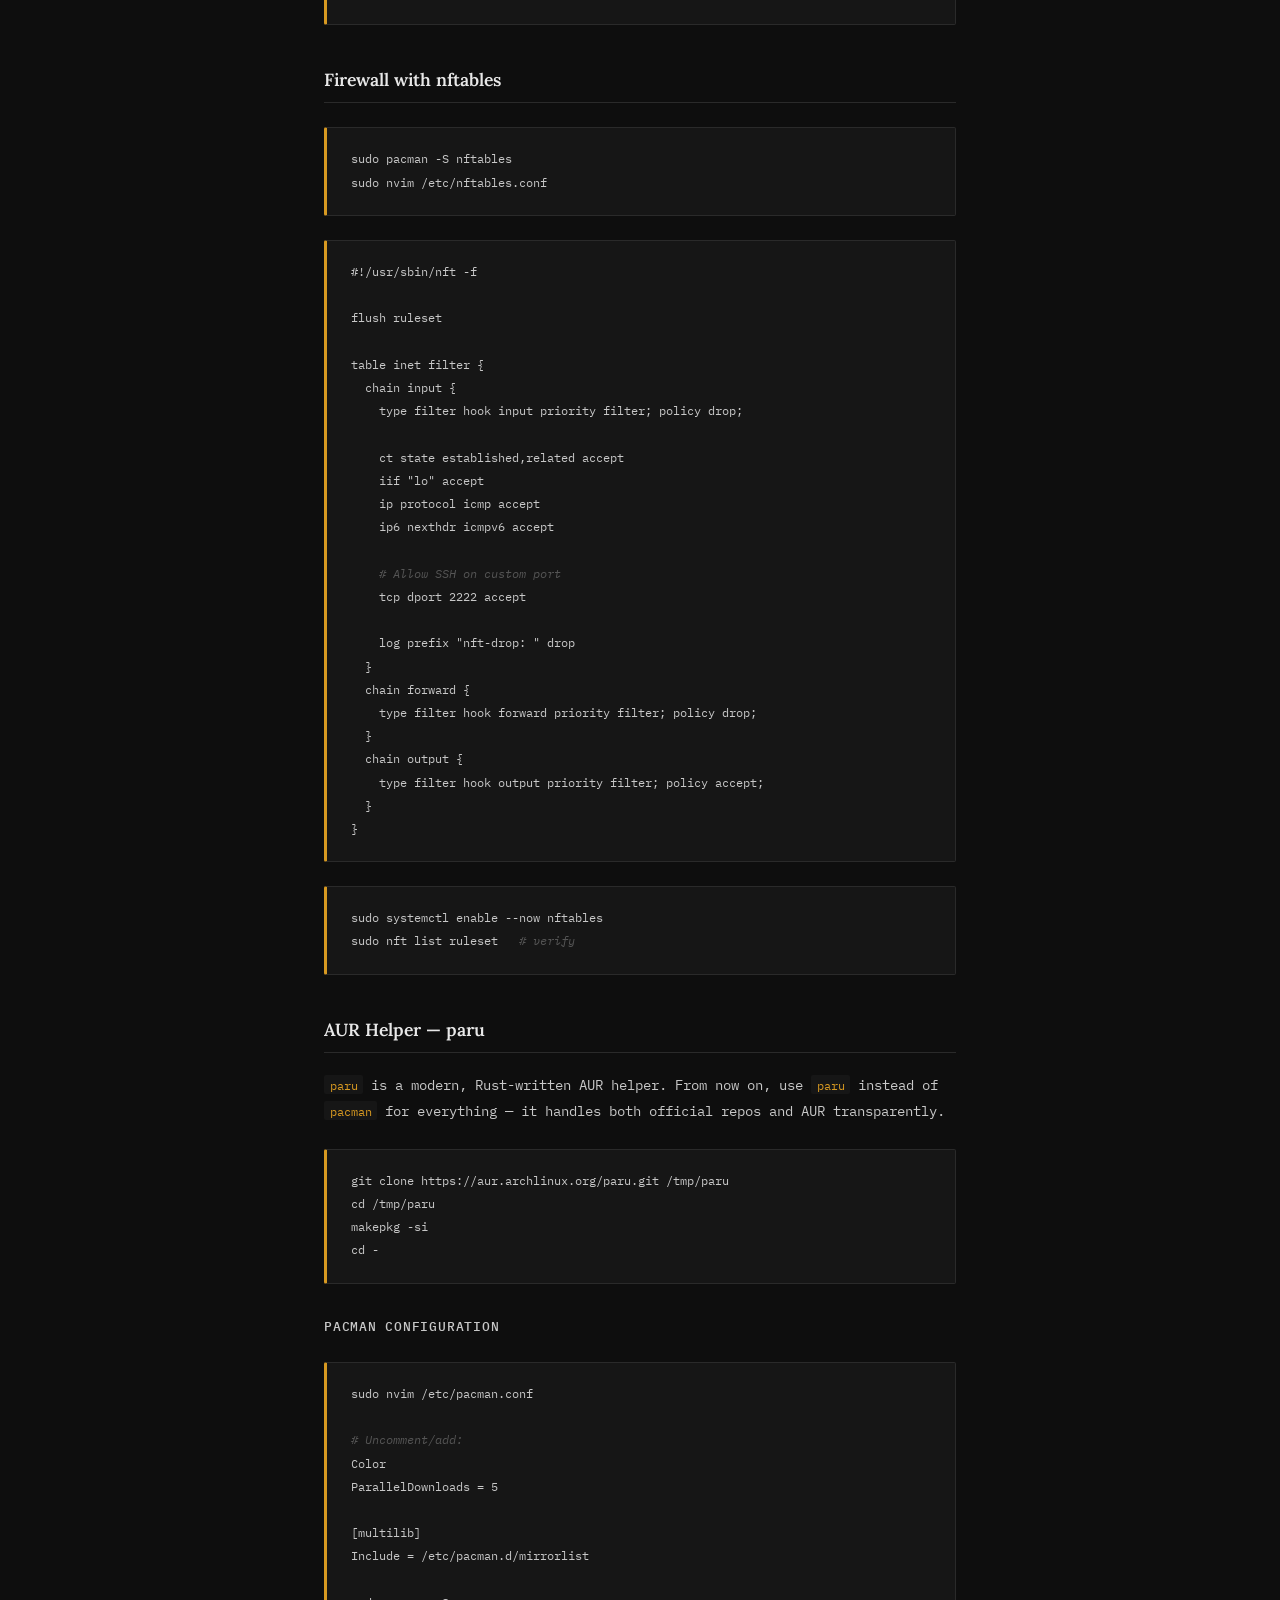
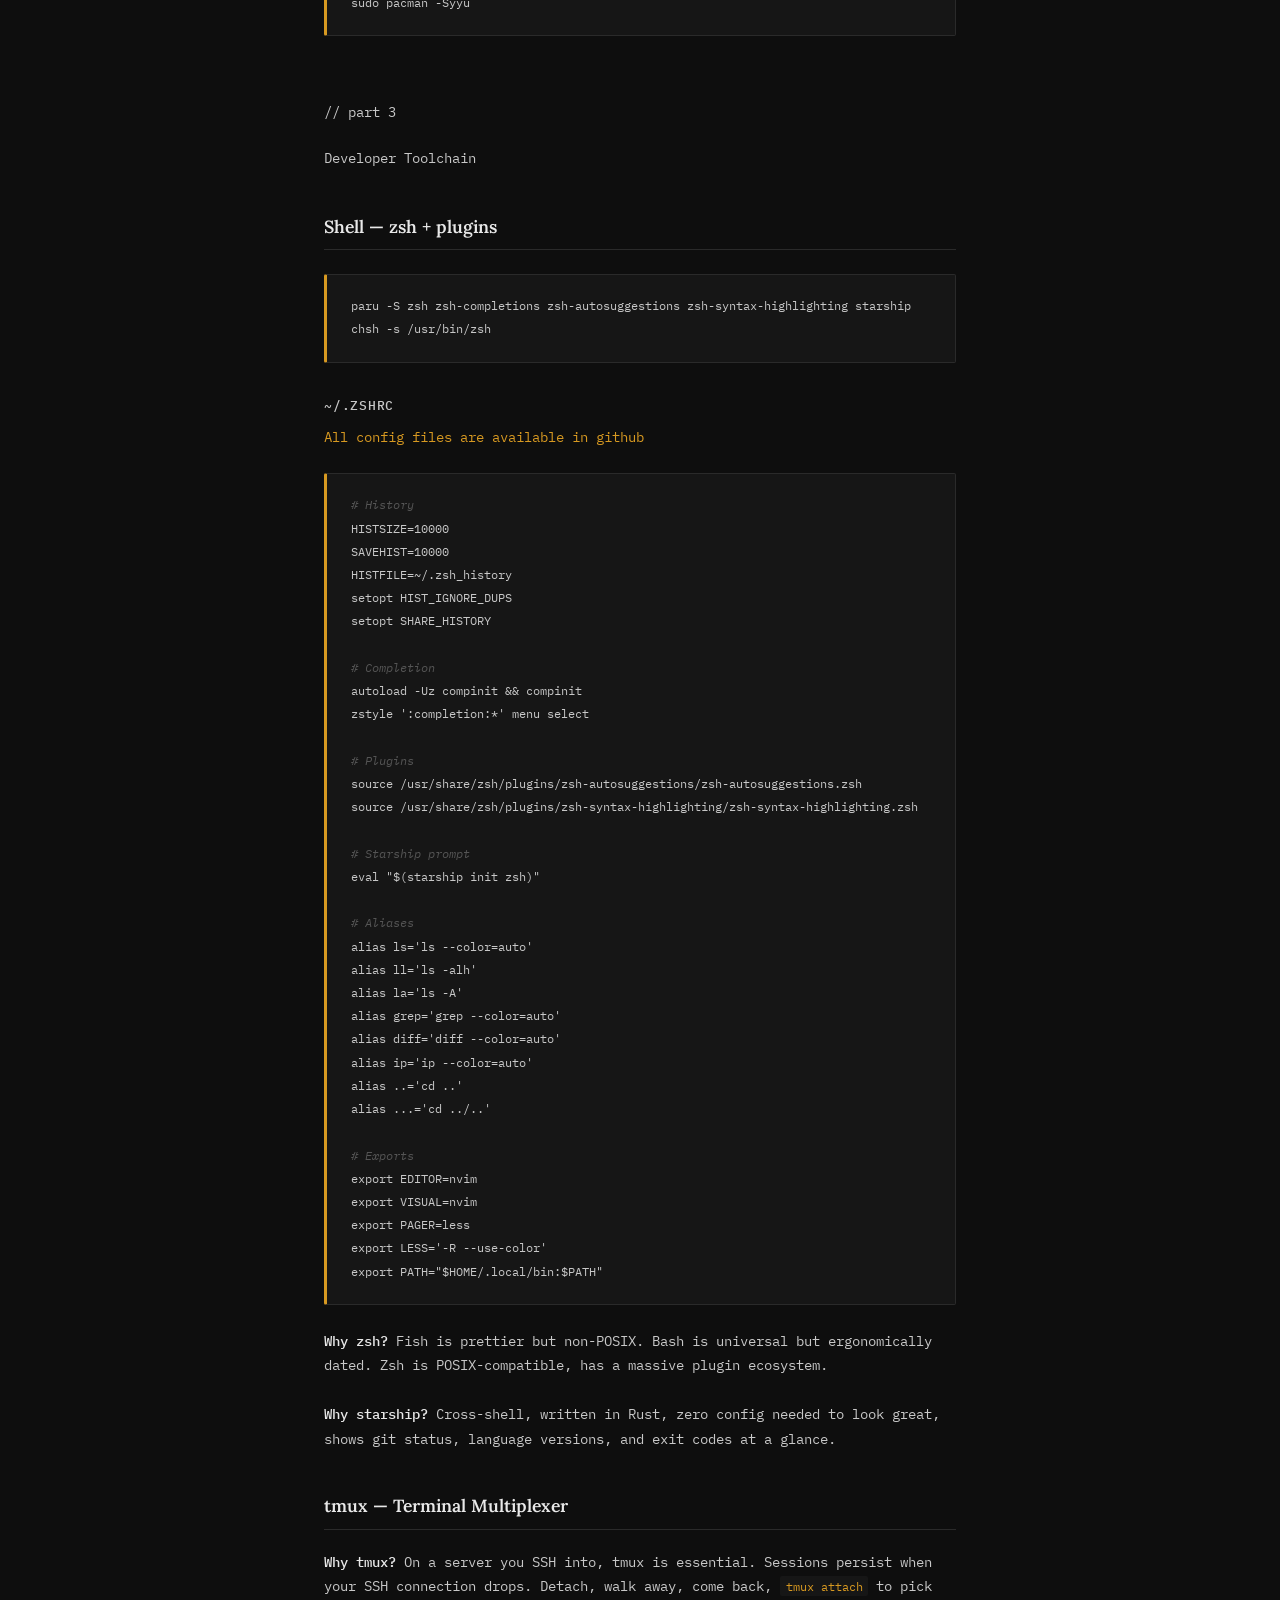
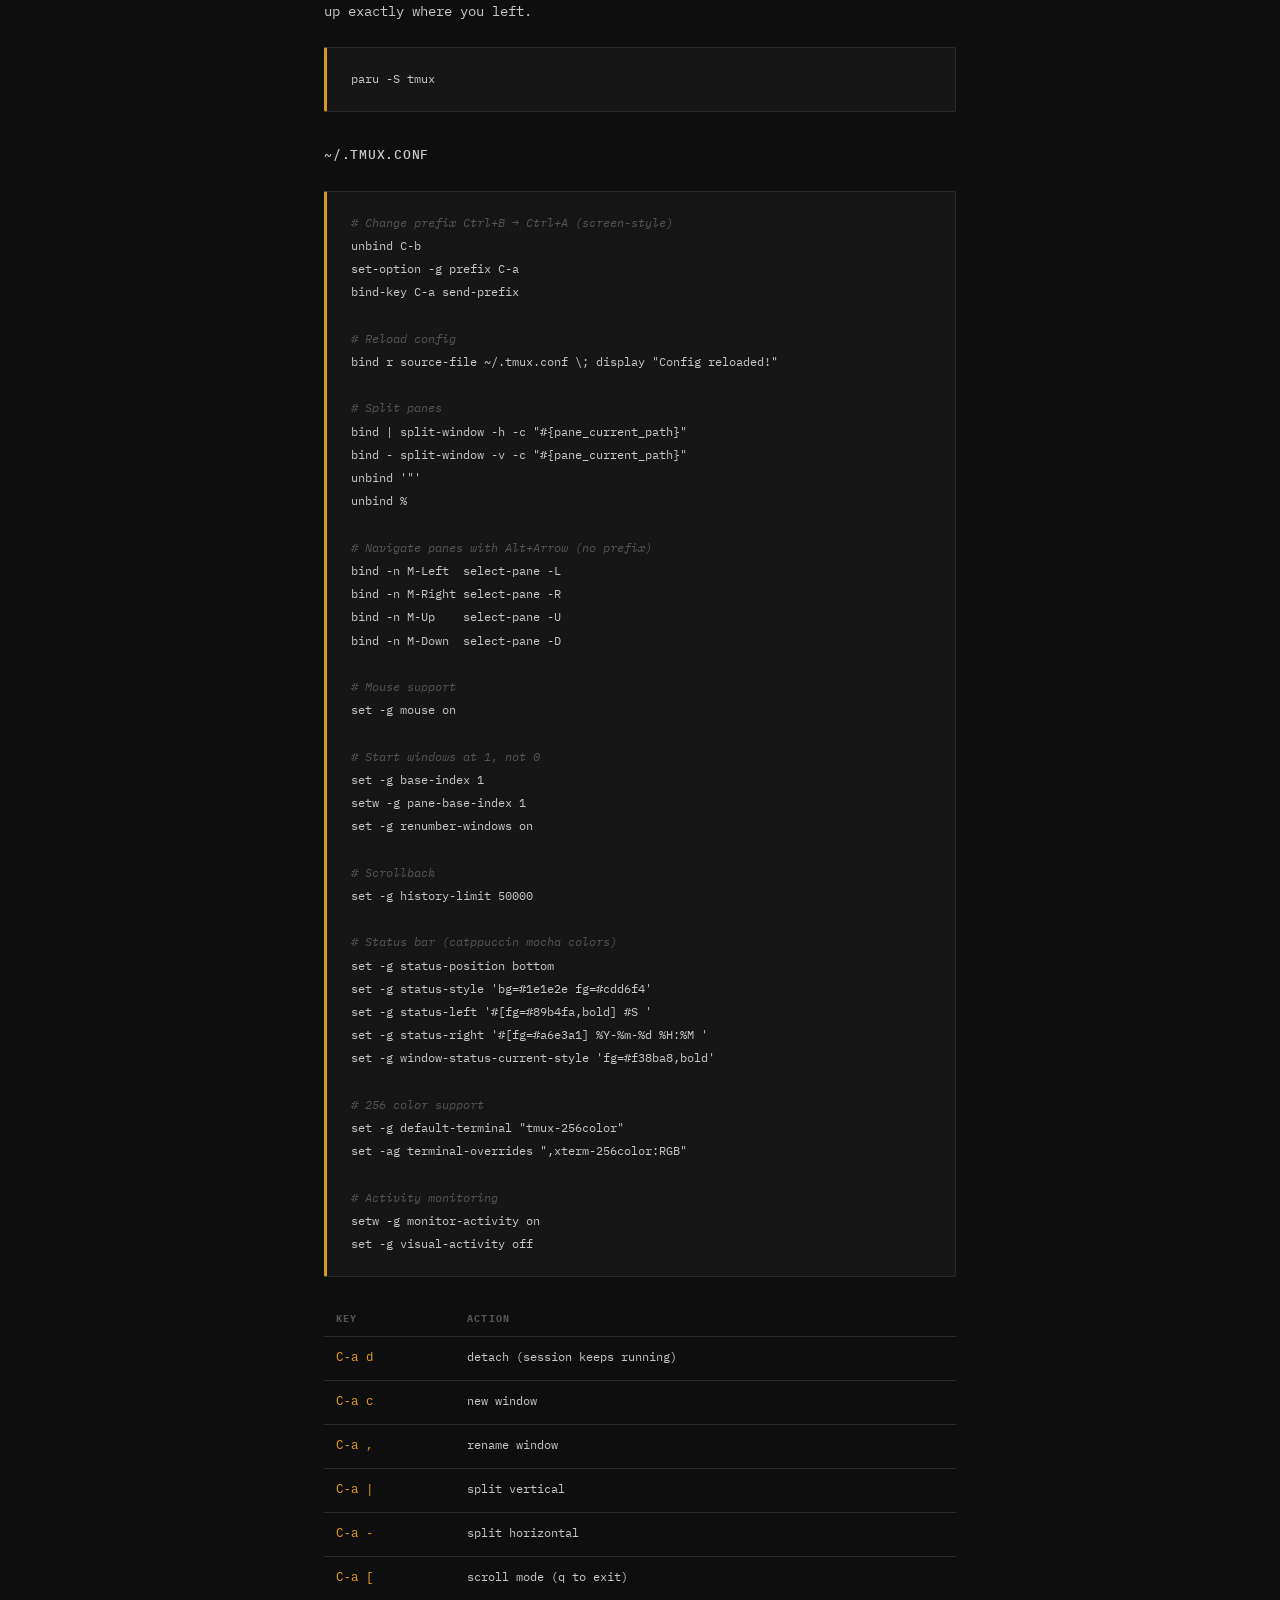
==== commit 7f74ecdb: "fixed small errors" ====
--- a/posts/arch_server.html
+++ b/posts/arch_server.html
@@ -39,7 +39,7 @@
       <blockquote>
         <p>This is a living document. Everything below is copy-paste ready and
         tested on a fresh Arch install. No fluff — only what I actually run.
-        A fresh install should reach full working state in under 30 minutes via the bootstrap script.</p>
+        A fresh install should reach full working state in under 30 minutes .</p>
       </blockquote>
 
       <!-- Philosophy -->
@@ -499,6 +499,7 @@
 chsh -s /usr/bin/zsh</code></pre>
 
       <h3>~/.zshrc</h3>
+      <a href="https://GitHub.com/Manav-madhu/dotfiles">All config files are available in github</a>
 <pre><code><span class="cm"># History</span>
 HISTSIZE=10000
 SAVEHIST=10000
@@ -806,6 +807,7 @@
 sudo fail2ban-client status sshd</code></pre>
 
       <h3>Wake-on-LAN</h3>
+      <a>NOT YET TESTED</a>
 <pre><code><span class="cm"># Enable WoL (persisted via systemd service)</span>
 sudo cat > /etc/systemd/system/wol.service &lt;&lt; 'EOF'
 [Unit]
@@ -902,6 +904,7 @@
 
       <!-- ═══════════════════════════════════════════════════ BOOTSTRAP -->
       <h2 id="bootstrap" data-n="21">Bootstrap Script</h2>
+      <a>THIS IS A AI Generated script use at your own risk!!!</a>
 
       <p>Restores your entire environment on a fresh Arch install. Save as <code>~/.local/bin/bootstrap.sh</code> and track it in dotfiles.</p>
 
@@ -1016,7 +1019,7 @@
     <div class="post-nav">
       <div><!-- no previous post --></div>
       <div style="text-align: right;">
-        <a href="/posts/dwm.html">
+        <a href="/posts/dwm-setup.html">
           <span class="nav-label">Next to</span>
           Setup desktop →
         </a>
